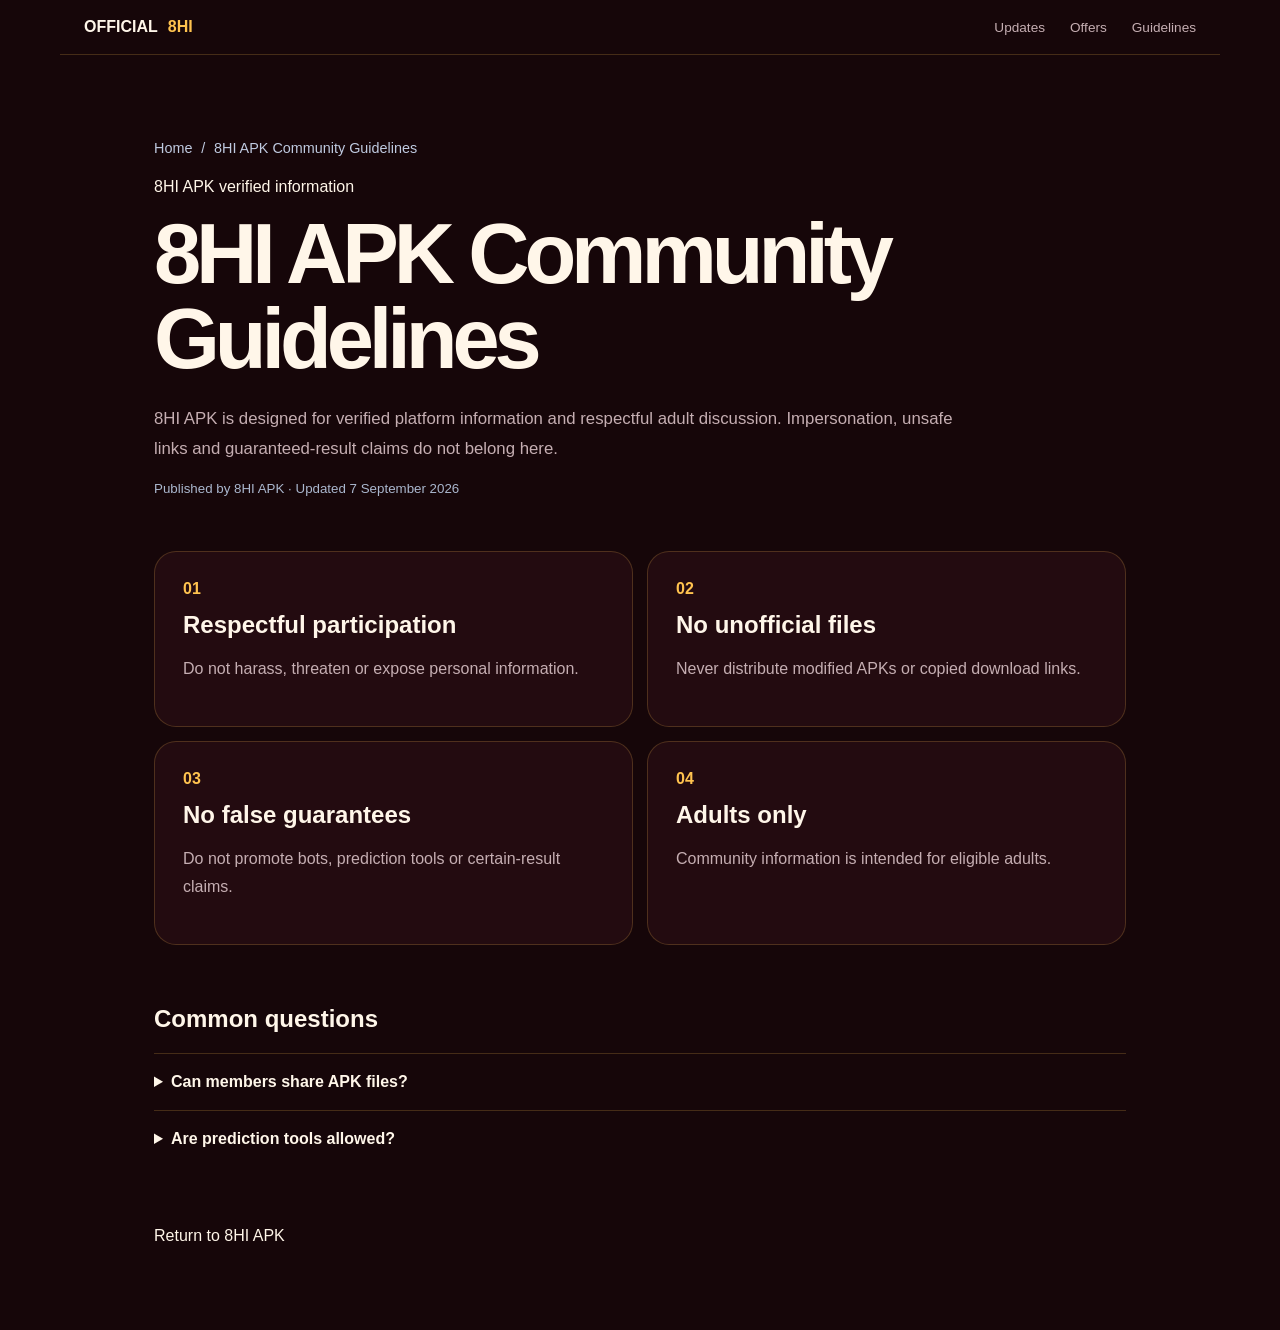
==== community-guidelines/index.html @ b9a1160f "Migrate 8HI site to GitHub Pages with live APK download" ====
<!DOCTYPE html><html lang="en-IN"><head><meta charSet="utf-8"/><meta name="viewport" content="width=device-width, initial-scale=1"/><link rel="stylesheet" href="/_next/static/css/index.CiIoMA8r.css" data-rsc-css-href="/_next/static/css/index.CiIoMA8r.css" data-precedence="vite-rsc/importer-resources"/><link rel="stylesheet" href="/_next/static/css/page.xhKDk1cl.css" data-rsc-css-href="/_next/static/css/page.xhKDk1cl.css" data-precedence="vite-rsc/importer-resources"/><link rel="stylesheet" href="/_next/static/css/Seo.BQ40Nzmg.css" data-rsc-css-href="/_next/static/css/Seo.BQ40Nzmg.css" data-precedence="vite-rsc/importer-resources"/><link rel="modulepreload" fetchPriority="low" href="/_next/static/chunks/index-BhxDBrUI.js"/><script src="/_next/static/chunks/rolldown-runtime-C60lm6uB.js" type="module" async=""></script><script src="/_next/static/chunks/framework-BgSIrAUN.js" type="module" async=""></script><link rel="modulepreload" href="/_next/static/chunks/layout-segment-context-27G4XR7P.js" crossorigin=""/><script>Object.assign(((self[Symbol.for("vinext.navigationRuntime")]??={bootstrap:{routeManifest:null},functions:{}}).bootstrap.rsc??={rsc:[]}),{params:{"slug":"community-guidelines"},nav:{"pathname":"/community-guidelines","searchParams":[]}})</script><link rel="modulepreload" href="/_next/static/chunks/index-BhxDBrUI.js" />
</head><body><main><script type="application/ld+json">{"@context":"https://schema.org","@graph":[{"@type":"Organization","@id":"https://8hiapk.com/#organization","name":"8HI APK","url":"https://8hiapk.com/","logo":{"@type":"ImageObject","url":"https://8hiapk.com/icon-512.png"}},{"@type":"WebSite","@id":"https://8hiapk.com/#website","name":"8HI APK","url":"https://8hiapk.com/","inLanguage":"en-IN","publisher":{"@id":"https://8hiapk.com/#organization"}},{"@type":"WebPage","name":"8HI APK Community Guidelines","description":"Read the principles for accurate, respectful and responsible participation around the 8HI community.","url":"https://8hiapk.com/community-guidelines","datePublished":"2026-08-31","dateModified":"2026-08-31","isPartOf":{"@id":"https://8hiapk.com/#website"}},{"@type":"BreadcrumbList","itemListElement":[{"@type":"ListItem","position":1,"name":"8HI APK","item":"https://8hiapk.com/"},{"@type":"ListItem","position":2,"name":"8HI APK Community Guidelines","item":"https://8hiapk.com/community-guidelines"}]},{"@type":"FAQPage","mainEntity":[{"@type":"Question","name":"Can members share APK files?","acceptedAnswer":{"@type":"Answer","text":"No. Link only to the official download centre."}},{"@type":"Question","name":"Are prediction tools allowed?","acceptedAnswer":{"@type":"Answer","text":"No claims of guaranteed outcomes are accepted."}}]}]}</script><header><a class="brand" href="/">OFFICIAL <b>8HI</b></a><nav><a href="/updates">Updates</a><a href="/offers">Offers</a><a href="/community-guidelines">Guidelines</a></nav></header><article class="subpage"><nav class="crumb"><a href="/">Home</a><span>/</span><span>8HI APK Community Guidelines</span></nav><p class="eyebrow">8HI APK verified information</p><h1>8HI APK Community Guidelines</h1><p class="intro">8HI APK is designed for verified platform information and respectful adult discussion. Impersonation, unsafe links and guaranteed-result claims do not belong here.</p><small class="updated">Published by 8HI APK · Updated 7 September 2026</small><div class="subgrid"><section><b>0<!-- -->1</b><h2>Respectful participation</h2><p>Do not harass, threaten or expose personal information.</p></section><section><b>0<!-- -->2</b><h2>No unofficial files</h2><p>Never distribute modified APKs or copied download links.</p></section><section><b>0<!-- -->3</b><h2>No false guarantees</h2><p>Do not promote bots, prediction tools or certain-result claims.</p></section><section><b>0<!-- -->4</b><h2>Adults only</h2><p>Community information is intended for eligible adults.</p></section></div><div class="faq"><h2>Common questions</h2><details><summary>Can members share APK files?</summary><p>No. Link only to the official download centre.</p></details><details><summary>Are prediction tools allowed?</summary><p>No claims of guaranteed outcomes are accepted.</p></details></div><a href="/">Return to 8HI APK</a></article></main><!--$--><!--/$--><div hidden=""><!--$--><div hidden=""><title>8HI APK Community Guidelines | 8HI APK</title><meta name="description" content="Read the principles for accurate, respectful and responsible participation around the 8HI community."><meta name="robots" content="index, follow"><meta name="googlebot" content="index, follow, max-image-preview:large, max-snippet:-1"><meta property="og:title" content="8HI APK — Verified Android Release Information"><meta property="og:description" content="Version, compatibility and APK safety information in one focused guide."><meta property="og:url" content="https://8hiapk.com"><meta property="og:site_name" content="8HI APK"><meta property="og:type" content="website"><meta property="og:locale" content="en_IN"><meta property="og:image" content="https://8hiapk.com/og.png"><meta name="twitter:card" content="summary_large_image"><meta name="twitter:title" content="8HI APK — Verified Android Release Information"><meta name="twitter:description" content="Version, compatibility and APK safety information in one focused guide."><meta name="twitter:image" content="https://8hiapk.com/og.png"><link rel="shortcut icon" href="/favicon.ico"><link rel="icon" href="/icon-48.png" type="image/png" sizes="48x48"><link rel="icon" href="/icon.png" type="image/png" sizes="96x96"><link rel="icon" href="/icon-192.png" type="image/png" sizes="192x192"><link rel="icon" href="/favicon.ico" type="image/x-icon" sizes="48x48"><link rel="apple-touch-icon" href="/icon-192.png" type="image/png" sizes="192x192"><link rel="manifest" href="/manifest.webmanifest"><link rel="canonical" href="https://8hiapk.com/community-guidelines"></div><!--/$--></div><script type="module" src="/_next/static/chunks/index-BhxDBrUI.js" id="_R_" async=""></script><script>((self[Symbol.for("vinext.navigationRuntime")]??={bootstrap:{routeManifest:null},functions:{}}).bootstrap.rsc??={rsc:[]}).rsc.push("4:I[\"d5075e13e03a\",[],\"Children\",1]\n")</script><script>((self[Symbol.for("vinext.navigationRuntime")]??={bootstrap:{routeManifest:null},functions:{}}).bootstrap.rsc??={rsc:[]}).rsc.push("5:I[\"f68a58624a56\",[],\"GlobalErrorBoundary\",1]\n")</script><script>((self[Symbol.for("vinext.navigationRuntime")]??={bootstrap:{routeManifest:null},functions:{}}).bootstrap.rsc??={rsc:[]}).rsc.push("6:I[\"ffd5c8636600\",[],\"default\",1]\n")</script><script>((self[Symbol.for("vinext.navigationRuntime")]??={bootstrap:{routeManifest:null},functions:{}}).bootstrap.rsc??={rsc:[]}).rsc.push("7:I[\"f68a58624a56\",[],\"ErrorBoundary\",1]\n")</script><script>((self[Symbol.for("vinext.navigationRuntime")]??={bootstrap:{routeManifest:null},functions:{}}).bootstrap.rsc??={rsc:[]}).rsc.push("8:I[\"ed53b9c3ef4a\",[],\"LayoutSegmentProvider\",1]\n")</script><script>((self[Symbol.for("vinext.navigationRuntime")]??={bootstrap:{routeManifest:null},functions:{}}).bootstrap.rsc??={rsc:[]}).rsc.push("9:I[\"d5075e13e03a\",[],\"Slot\",1]\n")</script><script>((self[Symbol.for("vinext.navigationRuntime")]??={bootstrap:{routeManifest:null},functions:{}}).bootstrap.rsc??={rsc:[]}).rsc.push("a:I[\"f68a58624a56\",[],\"NotFoundBoundary\",1]\n")</script><script>((self[Symbol.for("vinext.navigationRuntime")]??={bootstrap:{routeManifest:null},functions:{}}).bootstrap.rsc??={rsc:[]}).rsc.push("b:I[\"fe48302fca77\",[],\"AppRouterScrollTarget\",1]\n")</script><script>((self[Symbol.for("vinext.navigationRuntime")]??={bootstrap:{routeManifest:null},functions:{}}).bootstrap.rsc??={rsc:[]}).rsc.push("c:I[\"f68a58624a56\",[],\"RedirectBoundary\",1]\n")</script><script>((self[Symbol.for("vinext.navigationRuntime")]??={bootstrap:{routeManifest:null},functions:{}}).bootstrap.rsc??={rsc:[]}).rsc.push("d:\"$Sreact.suspense\"\n")</script><script>((self[Symbol.for("vinext.navigationRuntime")]??={bootstrap:{routeManifest:null},functions:{}}).bootstrap.rsc??={rsc:[]}).rsc.push(":HL[\"/_next/static/css/index.CiIoMA8r.css\",\"style\"     ]\n")</script><script>((self[Symbol.for("vinext.navigationRuntime")]??={bootstrap:{routeManifest:null},functions:{}}).bootstrap.rsc??={rsc:[]}).rsc.push("0:{\"__route\":\"route:/community-guidelines\",\"__interceptionContext\":null,\"__layoutIds\":[\"layout:/\"],\"__rootLayout\":\"/\",\"__sourcePage\":\"/[slug]/page\",\"__vinext_streaming_metadata_body:route:/community-guidelines\":\"$L1\",\"__vinext_streaming_metadata_outlet:route:/community-guidelines\":\"$L2\",\"page:/community-guidelines\":\"$L3\",\"layout:/\":[[[[\"$\",\"link\",\"css:/_next/static/css/index.CiIoMA8r.css\",{\"rel\":\"stylesheet\",\"precedence\":\"vite-rsc/importer-resources\",\"href\":\"/_next/static/css/index.CiIoMA8r.css\",\"data-rsc-css-href\":\"/_next/static/css/index.CiIoMA8r.css\"}],\"$undefined\"],[\"$\",\"html\",null,{\"lang\":\"en-IN\",\"children\":[\"$\",\"body\",null,{\"children\":[\"$\",\"$L4\",null,{}]}]}]],null],\"route:/community-guidelines\":[[[\"$\",\"meta\",null,{\"charSet\":\"utf-8\"}],null,[[\"$\",\"meta\",\"0\",{\"name\":\"viewport\",\"content\":\"width=device-width, initial-scale=1\"}]]],[\"$\",\"$L5\",null,{\"fallback\":\"$6\",\"children\":[\"$\",\"$L7\",null,{\"fallback\":\"$6\",\"children\":[\"$\",\"$L8\",null,{\"providerId\":\"layout:/\",\"segmentMap\":{\"children\":[\"community-guidelines\"]},\"children\":[\"$\",\"$L9\",null,{\"id\":\"layout:/\",\"parallelSlots\":\"$undefined\",\"children\":[\"$\",\"$La\",null,{\"resetKey\":\"slug|community-guidelines|d\",\"fallback\":[\"$\",\"main\",null,{\"className\":\"subpage\",\"children\":[[\"$\",\"p\",null,{\"className\":\"eyebrow\",\"children\":\"404\"}],[\"$\",\"h1\",null,{\"children\":\"Notice not found\"}],[\"$\",\"p\",null,{\"className\":\"intro\",\"children\":\"This address is not part of the verified 8HI APK information desk.\"}],[\"$\",\"a\",null,{\"href\":\"/\",\"children\":\"Return to 8HI APK\"}]]}],\"children\":[\"$\",\"$La\",null,{\"resetKey\":\"[\\\"slug|community-guidelines|d\\\"]\",\"fallback\":[\"$\",\"main\",null,{\"className\":\"subpage\",\"children\":[[\"$\",\"p\",null,{\"className\":\"eyebrow\",\"children\":\"404\"}],[\"$\",\"h1\",null,{\"children\":\"Notice not found\"}],[\"$\",\"p\",null,{\"className\":\"intro\",\"children\":\"This address is not part of the verified 8HI APK information desk.\"}],[\"$\",\"a\",null,{\"href\":\"/\",\"children\":\"Return to 8HI APK\"}]]}],\"children\":[\"$\",\"$Lb\",null,{\"children\":[\"$\",\"$Lc\",null,{\"children\":[[\"$\",\"$L8\",null,{\"providerId\":\"page:/community-guidelines\",\"segmentMap\":{\"children\":[\"__PAGE__\"]},\"children\":[\"$\",\"$L9\",null,{\"id\":\"page:/community-guidelines\"}]}],[\"$\",\"$d\",null,{\"fallback\":null,\"children\":[\"$\",\"$L9\",null,{\"id\":\"__vinext_streaming_metadata_outlet:route:/community-guidelines\"}]}]]}]}]}]}]}]}]}]}],null,[\"$\",\"div\",null,{\"hidden\":true,\"children\":[\"$\",\"$d\",null,{\"fallback\":null,\"children\":[\"$\",\"$L9\",null,{\"id\":\"__vinext_streaming_metadata_body:route:/community-guidelines\"}]}]}]],\"__layoutFlags\":{\"layout:/\":\"s\"},\"__artifactCompatibility\":{\"schemaVersion\":1,\"graphVersion\":\"app-route-graph:c75e66a7605490d9\",\"deploymentVersion\":\"e45ffc69-0d20-4cae-9b53-470d438253cd\",\"appElementsSchemaVersion\":1,\"rscPayloadSchemaVersion\":1,\"rootBoundaryId\":\"/\",\"renderEpoch\":null},\"__renderObservation\":{\"schemaVersion\":1,\"output\":{\"kind\":\"app-rsc\",\"mountedSlotsFingerprint\":null,\"renderEpoch\":null,\"rootBoundaryId\":\"/\",\"routeId\":\"route:/community-guidelines\"},\"completeness\":\"partial\",\"boundaryOutcome\":{\"kind\":\"unknown\"},\"requestApis\":[{\"kind\":\"connection\",\"status\":\"unknown\"},{\"kind\":\"cookies\",\"status\":\"unknown\"},{\"kind\":\"draftMode\",\"status\":\"unknown\"},{\"kind\":\"headers\",\"status\":\"unknown\"},{\"kind\":\"params\",\"status\":\"observed\"},{\"kind\":\"searchParams\",\"status\":\"unknown\"}],\"dynamicFetches\":[],\"cacheTags\":[\"/community-guidelines\",\"_N_T_/[slug]/layout\",\"_N_T_/[slug]/page\",\"_N_T_/community-guidelines\",\"_N_T_/layout\"],\"pathTags\":[\"/community-guidelines\"],\"cacheability\":\"unknown\",\"downgrade\":{\"target\":\"freshRender\",\"reasons\":[{\"code\":\"CP_DOWNGRADE_CACHEABILITY_UNKNOWN\",\"target\":\"freshRender\"},{\"code\":\"CP_DOWNGRADE_INCOMPLETE_OBSERVATION\",\"completeness\":\"partial\",\"target\":\"freshRender\"},{\"code\":\"CP_DOWNGRADE_UNKNOWN_REQUEST_API\",\"requestApi\":\"connection\",\"target\":\"freshRender\"},{\"code\":\"CP_DOWNGRADE_UNKNOWN_REQUEST_API\",\"requestApi\":\"cookies\",\"target\":\"freshRender\"},{\"code\":\"CP_DOWNGRADE_UNKNOWN_REQUEST_API\",\"requestApi\":\"draftMode\",\"target\":\"freshRender\"},{\"code\":\"CP_DOWNGRADE_UNKNOWN_REQUEST_API\",\"requestApi\":\"headers\",\"target\":\"freshRender\"},{\"code\":\"CP_DOWNGRADE_PUBLIC_REQUEST_API\",\"requestApi\":\"params\",\"target\":\"publicVariant\"},{\"code\":\"CP_DOWNGRADE_UNKNOWN_REQUEST_API\",\"requestApi\":\"searchParams\",\"target\":\"freshRender\"}],\"fallback\":{\"kind\":\"breakerFallback\",\"code\":\"CP_PRIVATE_DYNAMIC_DOWNGRADE\",\"mode\":\"renderFresh\",\"scope\":\"affectedOutput\",\"fields\":{\"reasonCodes\":[\"CP_DOWNGRADE_CACHEABILITY_UNKNOWN\",\"CP_DOWNGRADE_INCOMPLETE_OBSERVATION\",\"CP_DOWNGRADE_UNKNOWN_REQUEST_API\",\"CP_DOWNGRADE_UNKNOWN_REQUEST_API\",\"CP_DOWNGRADE_UNKNOWN_REQUEST_API\",\"CP_DOWNGRADE_UNKNOWN_REQUEST_API\",\"CP_DOWNGRADE_PUBLIC_REQUEST_API\",\"CP_DOWNGRADE_UNKNOWN_REQUEST_API\"],\"target\":\"freshRender\"}},\"isPublicCacheCandidate\":false}}}\n")</script><script>((self[Symbol.for("vinext.navigationRuntime")]??={bootstrap:{routeManifest:null},functions:{}}).bootstrap.rsc??={rsc:[]}).rsc.push("e:T64c,")</script><script>((self[Symbol.for("vinext.navigationRuntime")]??={bootstrap:{routeManifest:null},functions:{}}).bootstrap.rsc??={rsc:[]}).rsc.push("\u003ctitle\u003e8HI APK Community Guidelines | 8HI APK\u003c/title\u003e\u003cmeta name=\"description\" content=\"Read the principles for accurate, respectful and responsible participation around the 8HI community.\"\u003e\u003cmeta name=\"robots\" content=\"index, follow\"\u003e\u003cmeta name=\"googlebot\" content=\"index, follow, max-image-preview:large, max-snippet:-1\"\u003e\u003cmeta property=\"og:title\" content=\"8HI APK — Verified Android Release Information\"\u003e\u003cmeta property=\"og:description\" content=\"Version, compatibility and APK safety information in one focused guide.\"\u003e\u003cmeta property=\"og:url\" content=\"https://8hiapk.com\"\u003e\u003cmeta property=\"og:site_name\" content=\"8HI APK\"\u003e\u003cmeta property=\"og:type\" content=\"website\"\u003e\u003cmeta property=\"og:locale\" content=\"en_IN\"\u003e\u003cmeta property=\"og:image\" content=\"https://8hiapk.com/og.png\"\u003e\u003cmeta name=\"twitter:card\" content=\"summary_large_image\"\u003e\u003cmeta name=\"twitter:title\" content=\"8HI APK — Verified Android Release Information\"\u003e\u003cmeta name=\"twitter:description\" content=\"Version, compatibility and APK safety information in one focused guide.\"\u003e\u003cmeta name=\"twitter:image\" content=\"https://8hiapk.com/og.png\"\u003e\u003clink rel=\"shortcut icon\" href=\"/favicon.ico\"\u003e\u003clink rel=\"icon\" href=\"/icon-48.png\" type=\"image/png\" sizes=\"48x48\"\u003e\u003clink rel=\"icon\" href=\"/icon.png\" type=\"image/png\" sizes=\"96x96\"\u003e\u003clink rel=\"icon\" href=\"/icon-192.png\" type=\"image/png\" sizes=\"192x192\"\u003e\u003clink rel=\"icon\" href=\"/favicon.ico\" type=\"image/x-icon\" sizes=\"48x48\"\u003e\u003clink rel=\"apple-touch-icon\" href=\"/icon-192.png\" type=\"image/png\" sizes=\"192x192\"\u003e\u003clink rel=\"manifest\" href=\"/manifest.webmanifest\"\u003e\u003clink rel=\"canonical\" href=\"https://8hiapk.com/community-guidelines\"\u003e")</script><script>((self[Symbol.for("vinext.navigationRuntime")]??={bootstrap:{routeManifest:null},functions:{}}).bootstrap.rsc??={rsc:[]}).rsc.push("1:[\"$\",\"div\",null,{\"hidden\":true,\"dangerouslySetInnerHTML\":{\"__html\":\"$e\"}}]\n")</script><script>((self[Symbol.for("vinext.navigationRuntime")]??={bootstrap:{routeManifest:null},functions:{}}).bootstrap.rsc??={rsc:[]}).rsc.push("2:null\n")</script><script>((self[Symbol.for("vinext.navigationRuntime")]??={bootstrap:{routeManifest:null},functions:{}}).bootstrap.rsc??={rsc:[]}).rsc.push(":HL[\"/_next/static/css/page.xhKDk1cl.css\",\"style\"     ]\n")</script><script>((self[Symbol.for("vinext.navigationRuntime")]??={bootstrap:{routeManifest:null},functions:{}}).bootstrap.rsc??={rsc:[]}).rsc.push(":HL[\"/_next/static/css/Seo.BQ40Nzmg.css\",\"style\"     ]\n")</script><script>((self[Symbol.for("vinext.navigationRuntime")]??={bootstrap:{routeManifest:null},functions:{}}).bootstrap.rsc??={rsc:[]}).rsc.push("3:[[[\"$\",\"link\",\"css:/_next/static/css/page.xhKDk1cl.css\",{\"rel\":\"stylesheet\",\"precedence\":\"vite-rsc/importer-resources\",\"href\":\"/_next/static/css/page.xhKDk1cl.css\",\"data-rsc-css-href\":\"/_next/static/css/page.xhKDk1cl.css\"}],[\"$\",\"link\",\"css:/_next/static/css/Seo.BQ40Nzmg.css\",{\"rel\":\"stylesheet\",\"precedence\":\"vite-rsc/importer-resources\",\"href\":\"/_next/static/css/Seo.BQ40Nzmg.css\",\"data-rsc-css-href\":\"/_next/static/css/Seo.BQ40Nzmg.css\"}],\"$undefined\"],\"$Lf\"]\n")</script><script>((self[Symbol.for("vinext.navigationRuntime")]??={bootstrap:{routeManifest:null},functions:{}}).bootstrap.rsc??={rsc:[]}).rsc.push("10:T526,")</script><script>((self[Symbol.for("vinext.navigationRuntime")]??={bootstrap:{routeManifest:null},functions:{}}).bootstrap.rsc??={rsc:[]}).rsc.push("{\"@context\":\"https://schema.org\",\"@graph\":[{\"@type\":\"Organization\",\"@id\":\"https://8hiapk.com/#organization\",\"name\":\"8HI APK\",\"url\":\"https://8hiapk.com/\",\"logo\":{\"@type\":\"ImageObject\",\"url\":\"https://8hiapk.com/icon-512.png\"}},{\"@type\":\"WebSite\",\"@id\":\"https://8hiapk.com/#website\",\"name\":\"8HI APK\",\"url\":\"https://8hiapk.com/\",\"inLanguage\":\"en-IN\",\"publisher\":{\"@id\":\"https://8hiapk.com/#organization\"}},{\"@type\":\"WebPage\",\"name\":\"8HI APK Community Guidelines\",\"description\":\"Read the principles for accurate, respectful and responsible participation around the 8HI community.\",\"url\":\"https://8hiapk.com/community-guidelines\",\"datePublished\":\"2026-08-31\",\"dateModified\":\"2026-08-31\",\"isPartOf\":{\"@id\":\"https://8hiapk.com/#website\"}},{\"@type\":\"BreadcrumbList\",\"itemListElement\":[{\"@type\":\"ListItem\",\"position\":1,\"name\":\"8HI APK\",\"item\":\"https://8hiapk.com/\"},{\"@type\":\"ListItem\",\"position\":2,\"name\":\"8HI APK Community Guidelines\",\"item\":\"https://8hiapk.com/community-guidelines\"}]},{\"@type\":\"FAQPage\",\"mainEntity\":[{\"@type\":\"Question\",\"name\":\"Can members share APK files?\",\"acceptedAnswer\":{\"@type\":\"Answer\",\"text\":\"No. Link only to the official download centre.\"}},{\"@type")</script><script>((self[Symbol.for("vinext.navigationRuntime")]??={bootstrap:{routeManifest:null},functions:{}}).bootstrap.rsc??={rsc:[]}).rsc.push("\":\"Question\",\"name\":\"Are prediction tools allowed?\",\"acceptedAnswer\":{\"@type\":\"Answer\",\"text\":\"No claims of guaranteed outcomes are accepted.\"}}]}]}")</script><script>((self[Symbol.for("vinext.navigationRuntime")]??={bootstrap:{routeManifest:null},functions:{}}).bootstrap.rsc??={rsc:[]}).rsc.push("f:[\"$\",\"main\",null,{\"children\":[[[[\"$\",\"link\",\"css:/_next/static/css/Seo.BQ40Nzmg.css\",{\"rel\":\"stylesheet\",\"precedence\":\"vite-rsc/importer-resources\",\"href\":\"/_next/static/css/Seo.BQ40Nzmg.css\",\"data-rsc-css-href\":\"/_next/static/css/Seo.BQ40Nzmg.css\"}],\"$undefined\"],[\"$\",\"script\",null,{\"type\":\"application/ld+json\",\"dangerouslySetInnerHTML\":{\"__html\":\"$10\"}}]],[\"$\",\"header\",null,{\"children\":[[\"$\",\"a\",null,{\"className\":\"brand\",\"href\":\"/\",\"children\":[\"OFFICIAL \",[\"$\",\"b\",null,{\"children\":\"8HI\"}]]}],[\"$\",\"nav\",null,{\"children\":[[\"$\",\"a\",null,{\"href\":\"/updates\",\"children\":\"Updates\"}],[\"$\",\"a\",null,{\"href\":\"/offers\",\"children\":\"Offers\"}],[\"$\",\"a\",null,{\"href\":\"/community-guidelines\",\"children\":\"Guidelines\"}]]}]]}],[\"$\",\"article\",null,{\"className\":\"subpage\",\"children\":[[\"$\",\"nav\",null,{\"className\":\"crumb\",\"children\":[[\"$\",\"a\",null,{\"href\":\"/\",\"children\":\"Home\"}],[\"$\",\"span\",null,{\"children\":\"/\"}],[\"$\",\"span\",null,{\"children\":\"8HI APK Community Guidelines\"}]]}],[\"$\",\"p\",null,{\"className\":\"eyebrow\",\"children\":\"8HI APK verified information\"}],[\"$\",\"h1\",null,{\"children\":\"8HI APK Community Guidelines\"}],[\"$\",\"p\",null,{\"className\":\"intro\",\"children\":\"8HI APK is designed for verified platform information and respectful adult discussion. Impersonation, unsafe links and guaranteed-result claims do not belong here.\"}],[\"$\",\"small\",null,{\"className\":\"updated\",\"children\":\"Published by 8HI APK · Updated 7 September 2026\"}],[\"$\",\"div\",null,{\"className\":\"subgrid\",\"children\":[[\"$\",\"section\",\"Respectful participation\",{\"children\":[[\"$\",\"b\",null,{\"children\":[\"0\",1]}],[\"$\",\"h2\",null,{\"children\":\"Respectful participation\"}],[\"$\",\"p\",null,{\"children\":\"Do not harass, threaten or expose personal information.\"}]]}],[\"$\",\"section\",\"No unofficial files\",{\"children\":[[\"$\",\"b\",null,{\"children\":[\"0\",2]}],[\"$\",\"h2\",null,{\"children\":\"No unofficial files\"}],[\"$\",\"p\",null,{\"children\":\"Never distribute modified APKs or copied download links.\"}]]}],[\"$\",\"section\",\"No false guarantees\",{\"children\":[[\"$\",\"b\",null,{\"children\":[\"0\",3]}],[\"$\",\"h2\",null,{\"children\":\"No false guarantees\"}],[\"$\",\"p\",null,{\"children\":\"Do not promote bots, prediction tools or certain-result claims.\"}]]}],[\"$\",\"section\",\"Adults only\",{\"children\":[[\"$\",\"b\",null,{\"children\":[\"0\",4]}],[\"$\",\"h2\",null,{\"children\":\"Adults only\"}],[\"$\",\"p\",null,{\"children\":\"Community information is intended for eligible adults.\"}]]}]]}],[\"$\",\"div\",null,{\"className\":\"faq\",\"children\":[[\"$\",\"h2\",null,{\"children\":\"Common questions\"}],[[\"$\",\"details\",\"Can members share APK files?\",{\"children\":[[\"$\",\"summary\",null,{\"children\":\"Can members share APK files?\"}],[\"$\",\"p\",null,{\"children\":\"No. Link only to the official download centre.\"}]]}],\"$L11\"]]}],\"$L12\"]}]]}]\n")</script><script>((self[Symbol.for("vinext.navigationRuntime")]??={bootstrap:{routeManifest:null},functions:{}}).bootstrap.rsc??={rsc:[]}).rsc.push("11:[\"$\",\"details\",\"Are prediction tools allowed?\",{\"children\":[[\"$\",\"summary\",null,{\"children\":\"Are prediction tools allowed?\"}],[\"$\",\"p\",null,{\"children\":\"No claims of guaranteed outcomes are accepted.\"}]]}]\n")</script><script>((self[Symbol.for("vinext.navigationRuntime")]??={bootstrap:{routeManifest:null},functions:{}}).bootstrap.rsc??={rsc:[]}).rsc.push("12:[\"$\",\"a\",null,{\"href\":\"/\",\"children\":\"Return to 8HI APK\"}]\n")</script><script>Object.assign(((self[Symbol.for("vinext.navigationRuntime")]??={bootstrap:{routeManifest:null},functions:{}}).bootstrap.rsc??={rsc:[]}),{"initialCacheKind":"static"});((self[Symbol.for("vinext.navigationRuntime")]??={bootstrap:{routeManifest:null},functions:{}}).bootstrap.rsc??={rsc:[]}).done=true</script><script src="/download-ready.js" defer></script></body></html>
---- _next/static/css/index.CiIoMA8r.css ----
:root{--bg:#160609;--card:#230b10;--gold:#ffc34f;--text:#fff6e9;--muted:#c5aeb2;--line:#ffc34f33}*{box-sizing:border-box}html{scroll-behavior:smooth}body{background:var(--bg);color:var(--text);margin:0;font-family:Arial,sans-serif}a{color:inherit;text-decoration:none}header{border-bottom:1px solid var(--line);justify-content:space-between;align-items:center;max-width:1160px;margin:auto;padding:18px 24px;display:flex}.brand{align-items:center;gap:10px;font-weight:900;display:flex}.brand b,.hero p,.club>p{color:var(--gold)}nav{color:var(--muted);gap:25px;font-size:.85rem;display:flex}.hero{grid-template-columns:1fr .82fr;align-items:center;max-width:1160px;min-height:670px;margin:auto;padding:65px 24px;display:grid}.hero p,.club>p{letter-spacing:.16em;font-size:.72rem;font-weight:900}.hero h1{letter-spacing:-.07em;margin:10px 0 0;font-size:clamp(4rem,8vw,7.5rem);line-height:.9}.hero h1 span{color:var(--gold)}.hero h2{color:var(--muted);margin:22px 0 34px;font-size:1.2rem}.hero>div>a{background:var(--gold);color:#2a0a05;border-radius:999px;padding:14px 21px;font-weight:900;display:inline-flex}.hero img{border:1px solid var(--line);border-radius:35% 65% 55% 45%;width:100%;height:auto;box-shadow:0 35px 80px #090203}.updates{grid-template-columns:repeat(3,1fr);gap:14px;max-width:1120px;margin:auto;padding:60px 24px;display:grid}.updates>div{border:1px solid var(--line);background:var(--card);border-radius:24px;padding:30px}.updates small{color:var(--gold);letter-spacing:.12em}.updates strong{margin:15px 0;font-size:1.7rem;display:block}.updates p,.club span{color:var(--muted);line-height:1.65}.updates a{color:var(--gold);font-size:.8rem;font-weight:800}.club{max-width:1120px;margin:auto;padding:90px 24px}.club h2{letter-spacing:-.05em;max-width:700px;margin:10px 0 35px;font-size:clamp(2.4rem,5vw,4rem)}.club>div{grid-template-columns:repeat(3,1fr);gap:14px;display:grid}.club article{border-top:1px solid var(--line);padding:26px}.club b{color:var(--gold)}footer{border-top:1px solid var(--line);color:#a58f93;flex-wrap:wrap;justify-content:center;gap:24px;padding:32px;font-size:.78rem;display:flex}@media (max-width:720px){body{padding-bottom:72px}header{padding:12px 16px}header nav{z-index:10;border:1px solid var(--line);background:#160609f2;border-radius:16px;justify-content:space-around;padding:14px;position:fixed;bottom:8px;left:10px;right:10px}.hero{text-align:center;grid-template-columns:1fr;min-height:auto;padding:55px 18px}.hero h1{font-size:4rem}.hero img{margin-top:45px}.updates,.club>div{grid-template-columns:1fr}.updates,.club{padding:60px 18px}}
---- _next/static/css/page.xhKDk1cl.css ----
.subpage{max-width:1020px;margin:auto;padding:85px 24px}.subpage h1{letter-spacing:-.06em;max-width:880px;margin:12px 0 22px;font-size:clamp(3rem,7vw,5.3rem);line-height:1}.subpage>.intro{max-width:820px;color:var(--muted);font-size:1.05rem;line-height:1.8}.subgrid{grid-template-columns:1fr 1fr;gap:14px;margin:55px 0;display:grid}.subgrid section{border:1px solid var(--line);background:var(--card);border-radius:22px;padding:28px}.subgrid b{color:var(--gold)}.subgrid h2{margin:13px 0 9px}.subgrid p,.faq p{color:var(--muted);line-height:1.7}.faq{margin:60px 0}.faq details{border-top:1px solid var(--line);padding:19px 0}.faq summary{cursor:pointer;font-weight:800}@media (max-width:720px){.subpage{padding:55px 18px}.subpage h1{font-size:3rem}.subgrid{grid-template-columns:1fr}}
---- _next/static/css/Seo.BQ40Nzmg.css ----
.crumb{color:#bfcae0;flex-wrap:wrap;align-items:center;gap:.55rem;margin:0 0 1.4rem;font-size:.9rem;display:flex}.crumb a{color:inherit}.updated{color:#aab7ce;margin:1rem 0 2rem;display:block}:is(a:focus-visible,summary:focus-visible){outline-offset:4px;outline:3px solid #efbd45}
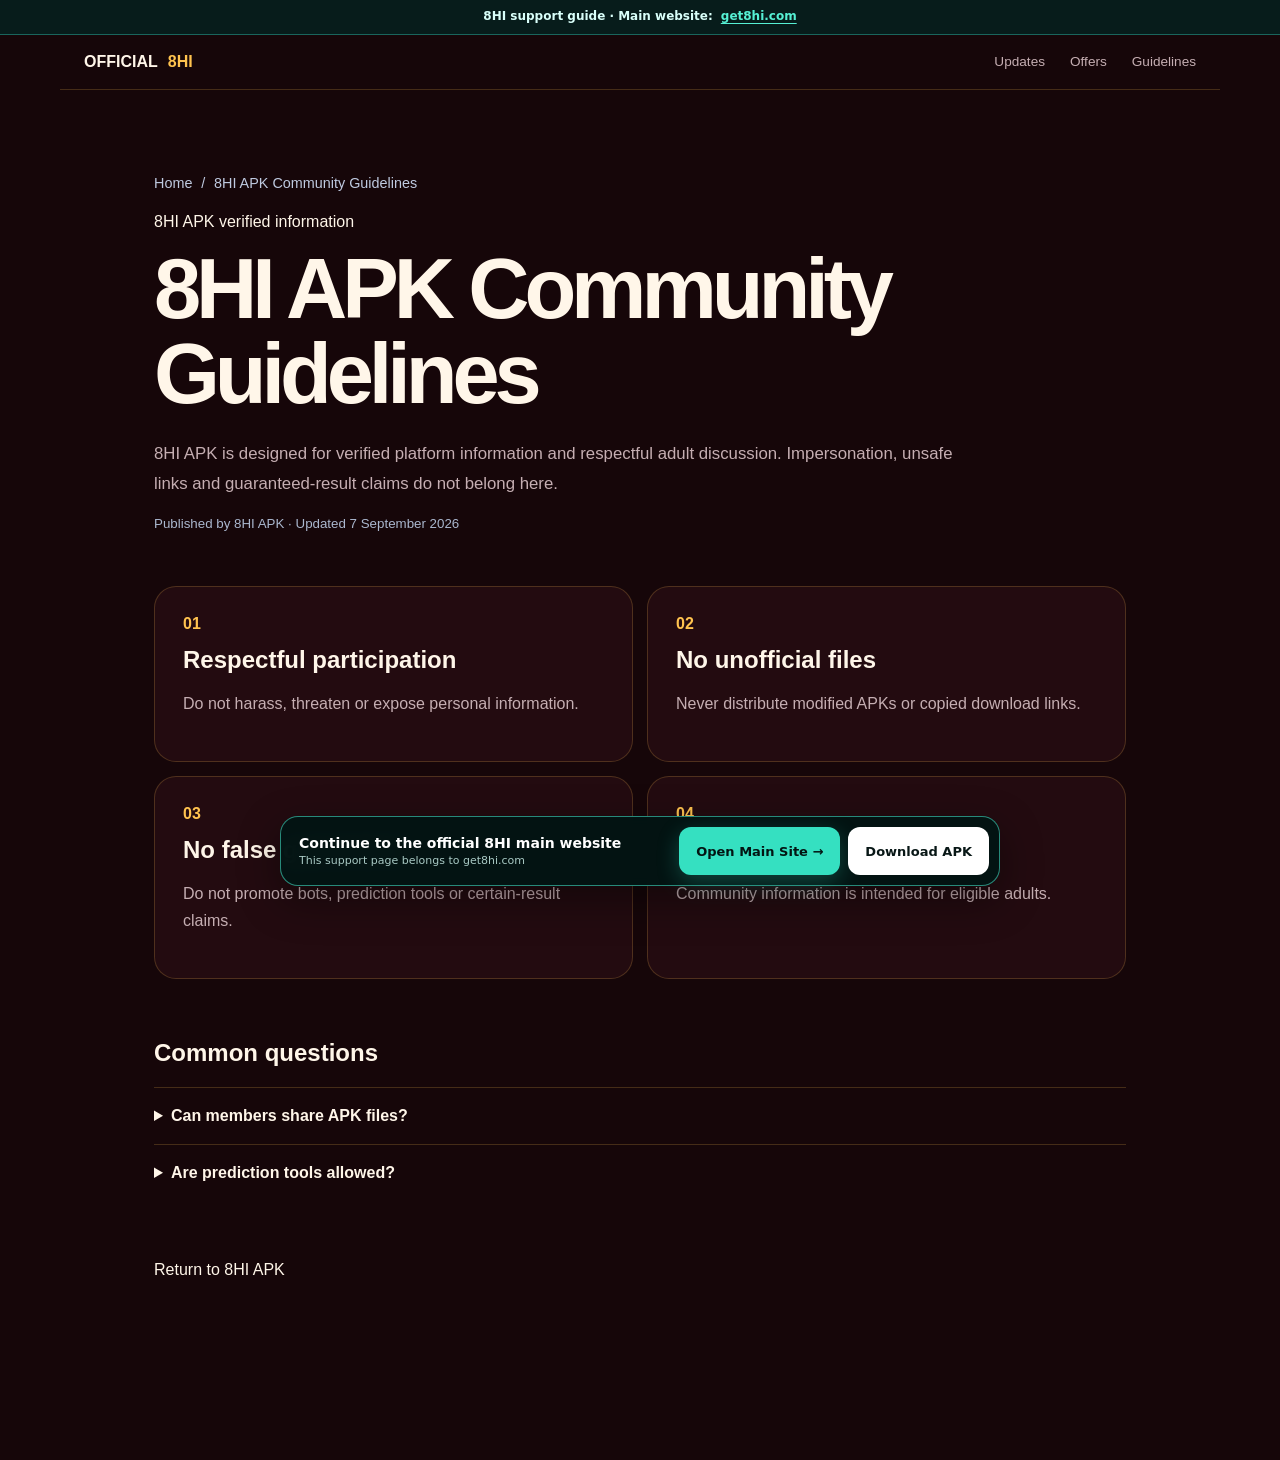
==== commit e8784ed2: "Add clear mobile navigation to main site" ====
--- a/community-guidelines/index.html
+++ b/community-guidelines/index.html
@@ -1,2 +1,2 @@
 <!DOCTYPE html><html lang="en-IN"><head><meta charSet="utf-8"/><meta name="viewport" content="width=device-width, initial-scale=1"/><link rel="stylesheet" href="/_next/static/css/index.CiIoMA8r.css" data-rsc-css-href="/_next/static/css/index.CiIoMA8r.css" data-precedence="vite-rsc/importer-resources"/><link rel="stylesheet" href="/_next/static/css/page.xhKDk1cl.css" data-rsc-css-href="/_next/static/css/page.xhKDk1cl.css" data-precedence="vite-rsc/importer-resources"/><link rel="stylesheet" href="/_next/static/css/Seo.BQ40Nzmg.css" data-rsc-css-href="/_next/static/css/Seo.BQ40Nzmg.css" data-precedence="vite-rsc/importer-resources"/><link rel="modulepreload" fetchPriority="low" href="/_next/static/chunks/index-BhxDBrUI.js"/><script src="/_next/static/chunks/rolldown-runtime-C60lm6uB.js" type="module" async=""></script><script src="/_next/static/chunks/framework-BgSIrAUN.js" type="module" async=""></script><link rel="modulepreload" href="/_next/static/chunks/layout-segment-context-27G4XR7P.js" crossorigin=""/><script>Object.assign(((self[Symbol.for("vinext.navigationRuntime")]??={bootstrap:{routeManifest:null},functions:{}}).bootstrap.rsc??={rsc:[]}),{params:{"slug":"community-guidelines"},nav:{"pathname":"/community-guidelines","searchParams":[]}})</script><link rel="modulepreload" href="/_next/static/chunks/index-BhxDBrUI.js" />
-</head><body><main><script type="application/ld+json">{"@context":"https://schema.org","@graph":[{"@type":"Organization","@id":"https://8hiapk.com/#organization","name":"8HI APK","url":"https://8hiapk.com/","logo":{"@type":"ImageObject","url":"https://8hiapk.com/icon-512.png"}},{"@type":"WebSite","@id":"https://8hiapk.com/#website","name":"8HI APK","url":"https://8hiapk.com/","inLanguage":"en-IN","publisher":{"@id":"https://8hiapk.com/#organization"}},{"@type":"WebPage","name":"8HI APK Community Guidelines","description":"Read the principles for accurate, respectful and responsible participation around the 8HI community.","url":"https://8hiapk.com/community-guidelines","datePublished":"2026-08-31","dateModified":"2026-08-31","isPartOf":{"@id":"https://8hiapk.com/#website"}},{"@type":"BreadcrumbList","itemListElement":[{"@type":"ListItem","position":1,"name":"8HI APK","item":"https://8hiapk.com/"},{"@type":"ListItem","position":2,"name":"8HI APK Community Guidelines","item":"https://8hiapk.com/community-guidelines"}]},{"@type":"FAQPage","mainEntity":[{"@type":"Question","name":"Can members share APK files?","acceptedAnswer":{"@type":"Answer","text":"No. Link only to the official download centre."}},{"@type":"Question","name":"Are prediction tools allowed?","acceptedAnswer":{"@type":"Answer","text":"No claims of guaranteed outcomes are accepted."}}]}]}</script><header><a class="brand" href="/">OFFICIAL <b>8HI</b></a><nav><a href="/updates">Updates</a><a href="/offers">Offers</a><a href="/community-guidelines">Guidelines</a></nav></header><article class="subpage"><nav class="crumb"><a href="/">Home</a><span>/</span><span>8HI APK Community Guidelines</span></nav><p class="eyebrow">8HI APK verified information</p><h1>8HI APK Community Guidelines</h1><p class="intro">8HI APK is designed for verified platform information and respectful adult discussion. Impersonation, unsafe links and guaranteed-result claims do not belong here.</p><small class="updated">Published by 8HI APK · Updated 7 September 2026</small><div class="subgrid"><section><b>0<!-- -->1</b><h2>Respectful participation</h2><p>Do not harass, threaten or expose personal information.</p></section><section><b>0<!-- -->2</b><h2>No unofficial files</h2><p>Never distribute modified APKs or copied download links.</p></section><section><b>0<!-- -->3</b><h2>No false guarantees</h2><p>Do not promote bots, prediction tools or certain-result claims.</p></section><section><b>0<!-- -->4</b><h2>Adults only</h2><p>Community information is intended for eligible adults.</p></section></div><div class="faq"><h2>Common questions</h2><details><summary>Can members share APK files?</summary><p>No. Link only to the official download centre.</p></details><details><summary>Are prediction tools allowed?</summary><p>No claims of guaranteed outcomes are accepted.</p></details></div><a href="/">Return to 8HI APK</a></article></main><!--$--><!--/$--><div hidden=""><!--$--><div hidden=""><title>8HI APK Community Guidelines | 8HI APK</title><meta name="description" content="Read the principles for accurate, respectful and responsible participation around the 8HI community."><meta name="robots" content="index, follow"><meta name="googlebot" content="index, follow, max-image-preview:large, max-snippet:-1"><meta property="og:title" content="8HI APK — Verified Android Release Information"><meta property="og:description" content="Version, compatibility and APK safety information in one focused guide."><meta property="og:url" content="https://8hiapk.com"><meta property="og:site_name" content="8HI APK"><meta property="og:type" content="website"><meta property="og:locale" content="en_IN"><meta property="og:image" content="https://8hiapk.com/og.png"><meta name="twitter:card" content="summary_large_image"><meta name="twitter:title" content="8HI APK — Verified Android Release Information"><meta name="twitter:description" content="Version, compatibility and APK safety information in one focused guide."><meta name="twitter:image" content="https://8hiapk.com/og.png"><link rel="shortcut icon" href="/favicon.ico"><link rel="icon" href="/icon-48.png" type="image/png" sizes="48x48"><link rel="icon" href="/icon.png" type="image/png" sizes="96x96"><link rel="icon" href="/icon-192.png" type="image/png" sizes="192x192"><link rel="icon" href="/favicon.ico" type="image/x-icon" sizes="48x48"><link rel="apple-touch-icon" href="/icon-192.png" type="image/png" sizes="192x192"><link rel="manifest" href="/manifest.webmanifest"><link rel="canonical" href="https://8hiapk.com/community-guidelines"></div><!--/$--></div><script type="module" src="/_next/static/chunks/index-BhxDBrUI.js" id="_R_" async=""></script><script>((self[Symbol.for("vinext.navigationRuntime")]??={bootstrap:{routeManifest:null},functions:{}}).bootstrap.rsc??={rsc:[]}).rsc.push("4:I[\"d5075e13e03a\",[],\"Children\",1]\n")</script><script>((self[Symbol.for("vinext.navigationRuntime")]??={bootstrap:{routeManifest:null},functions:{}}).bootstrap.rsc??={rsc:[]}).rsc.push("5:I[\"f68a58624a56\",[],\"GlobalErrorBoundary\",1]\n")</script><script>((self[Symbol.for("vinext.navigationRuntime")]??={bootstrap:{routeManifest:null},functions:{}}).bootstrap.rsc??={rsc:[]}).rsc.push("6:I[\"ffd5c8636600\",[],\"default\",1]\n")</script><script>((self[Symbol.for("vinext.navigationRuntime")]??={bootstrap:{routeManifest:null},functions:{}}).bootstrap.rsc??={rsc:[]}).rsc.push("7:I[\"f68a58624a56\",[],\"ErrorBoundary\",1]\n")</script><script>((self[Symbol.for("vinext.navigationRuntime")]??={bootstrap:{routeManifest:null},functions:{}}).bootstrap.rsc??={rsc:[]}).rsc.push("8:I[\"ed53b9c3ef4a\",[],\"LayoutSegmentProvider\",1]\n")</script><script>((self[Symbol.for("vinext.navigationRuntime")]??={bootstrap:{routeManifest:null},functions:{}}).bootstrap.rsc??={rsc:[]}).rsc.push("9:I[\"d5075e13e03a\",[],\"Slot\",1]\n")</script><script>((self[Symbol.for("vinext.navigationRuntime")]??={bootstrap:{routeManifest:null},functions:{}}).bootstrap.rsc??={rsc:[]}).rsc.push("a:I[\"f68a58624a56\",[],\"NotFoundBoundary\",1]\n")</script><script>((self[Symbol.for("vinext.navigationRuntime")]??={bootstrap:{routeManifest:null},functions:{}}).bootstrap.rsc??={rsc:[]}).rsc.push("b:I[\"fe48302fca77\",[],\"AppRouterScrollTarget\",1]\n")</script><script>((self[Symbol.for("vinext.navigationRuntime")]??={bootstrap:{routeManifest:null},functions:{}}).bootstrap.rsc??={rsc:[]}).rsc.push("c:I[\"f68a58624a56\",[],\"RedirectBoundary\",1]\n")</script><script>((self[Symbol.for("vinext.navigationRuntime")]??={bootstrap:{routeManifest:null},functions:{}}).bootstrap.rsc??={rsc:[]}).rsc.push("d:\"$Sreact.suspense\"\n")</script><script>((self[Symbol.for("vinext.navigationRuntime")]??={bootstrap:{routeManifest:null},functions:{}}).bootstrap.rsc??={rsc:[]}).rsc.push(":HL[\"/_next/static/css/index.CiIoMA8r.css\",\"style\"     ]\n")</script><script>((self[Symbol.for("vinext.navigationRuntime")]??={bootstrap:{routeManifest:null},functions:{}}).bootstrap.rsc??={rsc:[]}).rsc.push("0:{\"__route\":\"route:/community-guidelines\",\"__interceptionContext\":null,\"__layoutIds\":[\"layout:/\"],\"__rootLayout\":\"/\",\"__sourcePage\":\"/[slug]/page\",\"__vinext_streaming_metadata_body:route:/community-guidelines\":\"$L1\",\"__vinext_streaming_metadata_outlet:route:/community-guidelines\":\"$L2\",\"page:/community-guidelines\":\"$L3\",\"layout:/\":[[[[\"$\",\"link\",\"css:/_next/static/css/index.CiIoMA8r.css\",{\"rel\":\"stylesheet\",\"precedence\":\"vite-rsc/importer-resources\",\"href\":\"/_next/static/css/index.CiIoMA8r.css\",\"data-rsc-css-href\":\"/_next/static/css/index.CiIoMA8r.css\"}],\"$undefined\"],[\"$\",\"html\",null,{\"lang\":\"en-IN\",\"children\":[\"$\",\"body\",null,{\"children\":[\"$\",\"$L4\",null,{}]}]}]],null],\"route:/community-guidelines\":[[[\"$\",\"meta\",null,{\"charSet\":\"utf-8\"}],null,[[\"$\",\"meta\",\"0\",{\"name\":\"viewport\",\"content\":\"width=device-width, initial-scale=1\"}]]],[\"$\",\"$L5\",null,{\"fallback\":\"$6\",\"children\":[\"$\",\"$L7\",null,{\"fallback\":\"$6\",\"children\":[\"$\",\"$L8\",null,{\"providerId\":\"layout:/\",\"segmentMap\":{\"children\":[\"community-guidelines\"]},\"children\":[\"$\",\"$L9\",null,{\"id\":\"layout:/\",\"parallelSlots\":\"$undefined\",\"children\":[\"$\",\"$La\",null,{\"resetKey\":\"slug|community-guidelines|d\",\"fallback\":[\"$\",\"main\",null,{\"className\":\"subpage\",\"children\":[[\"$\",\"p\",null,{\"className\":\"eyebrow\",\"children\":\"404\"}],[\"$\",\"h1\",null,{\"children\":\"Notice not found\"}],[\"$\",\"p\",null,{\"className\":\"intro\",\"children\":\"This address is not part of the verified 8HI APK information desk.\"}],[\"$\",\"a\",null,{\"href\":\"/\",\"children\":\"Return to 8HI APK\"}]]}],\"children\":[\"$\",\"$La\",null,{\"resetKey\":\"[\\\"slug|community-guidelines|d\\\"]\",\"fallback\":[\"$\",\"main\",null,{\"className\":\"subpage\",\"children\":[[\"$\",\"p\",null,{\"className\":\"eyebrow\",\"children\":\"404\"}],[\"$\",\"h1\",null,{\"children\":\"Notice not found\"}],[\"$\",\"p\",null,{\"className\":\"intro\",\"children\":\"This address is not part of the verified 8HI APK information desk.\"}],[\"$\",\"a\",null,{\"href\":\"/\",\"children\":\"Return to 8HI APK\"}]]}],\"children\":[\"$\",\"$Lb\",null,{\"children\":[\"$\",\"$Lc\",null,{\"children\":[[\"$\",\"$L8\",null,{\"providerId\":\"page:/community-guidelines\",\"segmentMap\":{\"children\":[\"__PAGE__\"]},\"children\":[\"$\",\"$L9\",null,{\"id\":\"page:/community-guidelines\"}]}],[\"$\",\"$d\",null,{\"fallback\":null,\"children\":[\"$\",\"$L9\",null,{\"id\":\"__vinext_streaming_metadata_outlet:route:/community-guidelines\"}]}]]}]}]}]}]}]}]}]}],null,[\"$\",\"div\",null,{\"hidden\":true,\"children\":[\"$\",\"$d\",null,{\"fallback\":null,\"children\":[\"$\",\"$L9\",null,{\"id\":\"__vinext_streaming_metadata_body:route:/community-guidelines\"}]}]}]],\"__layoutFlags\":{\"layout:/\":\"s\"},\"__artifactCompatibility\":{\"schemaVersion\":1,\"graphVersion\":\"app-route-graph:c75e66a7605490d9\",\"deploymentVersion\":\"e45ffc69-0d20-4cae-9b53-470d438253cd\",\"appElementsSchemaVersion\":1,\"rscPayloadSchemaVersion\":1,\"rootBoundaryId\":\"/\",\"renderEpoch\":null},\"__renderObservation\":{\"schemaVersion\":1,\"output\":{\"kind\":\"app-rsc\",\"mountedSlotsFingerprint\":null,\"renderEpoch\":null,\"rootBoundaryId\":\"/\",\"routeId\":\"route:/community-guidelines\"},\"completeness\":\"partial\",\"boundaryOutcome\":{\"kind\":\"unknown\"},\"requestApis\":[{\"kind\":\"connection\",\"status\":\"unknown\"},{\"kind\":\"cookies\",\"status\":\"unknown\"},{\"kind\":\"draftMode\",\"status\":\"unknown\"},{\"kind\":\"headers\",\"status\":\"unknown\"},{\"kind\":\"params\",\"status\":\"observed\"},{\"kind\":\"searchParams\",\"status\":\"unknown\"}],\"dynamicFetches\":[],\"cacheTags\":[\"/community-guidelines\",\"_N_T_/[slug]/layout\",\"_N_T_/[slug]/page\",\"_N_T_/community-guidelines\",\"_N_T_/layout\"],\"pathTags\":[\"/community-guidelines\"],\"cacheability\":\"unknown\",\"downgrade\":{\"target\":\"freshRender\",\"reasons\":[{\"code\":\"CP_DOWNGRADE_CACHEABILITY_UNKNOWN\",\"target\":\"freshRender\"},{\"code\":\"CP_DOWNGRADE_INCOMPLETE_OBSERVATION\",\"completeness\":\"partial\",\"target\":\"freshRender\"},{\"code\":\"CP_DOWNGRADE_UNKNOWN_REQUEST_API\",\"requestApi\":\"connection\",\"target\":\"freshRender\"},{\"code\":\"CP_DOWNGRADE_UNKNOWN_REQUEST_API\",\"requestApi\":\"cookies\",\"target\":\"freshRender\"},{\"code\":\"CP_DOWNGRADE_UNKNOWN_REQUEST_API\",\"requestApi\":\"draftMode\",\"target\":\"freshRender\"},{\"code\":\"CP_DOWNGRADE_UNKNOWN_REQUEST_API\",\"requestApi\":\"headers\",\"target\":\"freshRender\"},{\"code\":\"CP_DOWNGRADE_PUBLIC_REQUEST_API\",\"requestApi\":\"params\",\"target\":\"publicVariant\"},{\"code\":\"CP_DOWNGRADE_UNKNOWN_REQUEST_API\",\"requestApi\":\"searchParams\",\"target\":\"freshRender\"}],\"fallback\":{\"kind\":\"breakerFallback\",\"code\":\"CP_PRIVATE_DYNAMIC_DOWNGRADE\",\"mode\":\"renderFresh\",\"scope\":\"affectedOutput\",\"fields\":{\"reasonCodes\":[\"CP_DOWNGRADE_CACHEABILITY_UNKNOWN\",\"CP_DOWNGRADE_INCOMPLETE_OBSERVATION\",\"CP_DOWNGRADE_UNKNOWN_REQUEST_API\",\"CP_DOWNGRADE_UNKNOWN_REQUEST_API\",\"CP_DOWNGRADE_UNKNOWN_REQUEST_API\",\"CP_DOWNGRADE_UNKNOWN_REQUEST_API\",\"CP_DOWNGRADE_PUBLIC_REQUEST_API\",\"CP_DOWNGRADE_UNKNOWN_REQUEST_API\"],\"target\":\"freshRender\"}},\"isPublicCacheCandidate\":false}}}\n")</script><script>((self[Symbol.for("vinext.navigationRuntime")]??={bootstrap:{routeManifest:null},functions:{}}).bootstrap.rsc??={rsc:[]}).rsc.push("e:T64c,")</script><script>((self[Symbol.for("vinext.navigationRuntime")]??={bootstrap:{routeManifest:null},functions:{}}).bootstrap.rsc??={rsc:[]}).rsc.push("\u003ctitle\u003e8HI APK Community Guidelines | 8HI APK\u003c/title\u003e\u003cmeta name=\"description\" content=\"Read the principles for accurate, respectful and responsible participation around the 8HI community.\"\u003e\u003cmeta name=\"robots\" content=\"index, follow\"\u003e\u003cmeta name=\"googlebot\" content=\"index, follow, max-image-preview:large, max-snippet:-1\"\u003e\u003cmeta property=\"og:title\" content=\"8HI APK — Verified Android Release Information\"\u003e\u003cmeta property=\"og:description\" content=\"Version, compatibility and APK safety information in one focused guide.\"\u003e\u003cmeta property=\"og:url\" content=\"https://8hiapk.com\"\u003e\u003cmeta property=\"og:site_name\" content=\"8HI APK\"\u003e\u003cmeta property=\"og:type\" content=\"website\"\u003e\u003cmeta property=\"og:locale\" content=\"en_IN\"\u003e\u003cmeta property=\"og:image\" content=\"https://8hiapk.com/og.png\"\u003e\u003cmeta name=\"twitter:card\" content=\"summary_large_image\"\u003e\u003cmeta name=\"twitter:title\" content=\"8HI APK — Verified Android Release Information\"\u003e\u003cmeta name=\"twitter:description\" content=\"Version, compatibility and APK safety information in one focused guide.\"\u003e\u003cmeta name=\"twitter:image\" content=\"https://8hiapk.com/og.png\"\u003e\u003clink rel=\"shortcut icon\" href=\"/favicon.ico\"\u003e\u003clink rel=\"icon\" href=\"/icon-48.png\" type=\"image/png\" sizes=\"48x48\"\u003e\u003clink rel=\"icon\" href=\"/icon.png\" type=\"image/png\" sizes=\"96x96\"\u003e\u003clink rel=\"icon\" href=\"/icon-192.png\" type=\"image/png\" sizes=\"192x192\"\u003e\u003clink rel=\"icon\" href=\"/favicon.ico\" type=\"image/x-icon\" sizes=\"48x48\"\u003e\u003clink rel=\"apple-touch-icon\" href=\"/icon-192.png\" type=\"image/png\" sizes=\"192x192\"\u003e\u003clink rel=\"manifest\" href=\"/manifest.webmanifest\"\u003e\u003clink rel=\"canonical\" href=\"https://8hiapk.com/community-guidelines\"\u003e")</script><script>((self[Symbol.for("vinext.navigationRuntime")]??={bootstrap:{routeManifest:null},functions:{}}).bootstrap.rsc??={rsc:[]}).rsc.push("1:[\"$\",\"div\",null,{\"hidden\":true,\"dangerouslySetInnerHTML\":{\"__html\":\"$e\"}}]\n")</script><script>((self[Symbol.for("vinext.navigationRuntime")]??={bootstrap:{routeManifest:null},functions:{}}).bootstrap.rsc??={rsc:[]}).rsc.push("2:null\n")</script><script>((self[Symbol.for("vinext.navigationRuntime")]??={bootstrap:{routeManifest:null},functions:{}}).bootstrap.rsc??={rsc:[]}).rsc.push(":HL[\"/_next/static/css/page.xhKDk1cl.css\",\"style\"     ]\n")</script><script>((self[Symbol.for("vinext.navigationRuntime")]??={bootstrap:{routeManifest:null},functions:{}}).bootstrap.rsc??={rsc:[]}).rsc.push(":HL[\"/_next/static/css/Seo.BQ40Nzmg.css\",\"style\"     ]\n")</script><script>((self[Symbol.for("vinext.navigationRuntime")]??={bootstrap:{routeManifest:null},functions:{}}).bootstrap.rsc??={rsc:[]}).rsc.push("3:[[[\"$\",\"link\",\"css:/_next/static/css/page.xhKDk1cl.css\",{\"rel\":\"stylesheet\",\"precedence\":\"vite-rsc/importer-resources\",\"href\":\"/_next/static/css/page.xhKDk1cl.css\",\"data-rsc-css-href\":\"/_next/static/css/page.xhKDk1cl.css\"}],[\"$\",\"link\",\"css:/_next/static/css/Seo.BQ40Nzmg.css\",{\"rel\":\"stylesheet\",\"precedence\":\"vite-rsc/importer-resources\",\"href\":\"/_next/static/css/Seo.BQ40Nzmg.css\",\"data-rsc-css-href\":\"/_next/static/css/Seo.BQ40Nzmg.css\"}],\"$undefined\"],\"$Lf\"]\n")</script><script>((self[Symbol.for("vinext.navigationRuntime")]??={bootstrap:{routeManifest:null},functions:{}}).bootstrap.rsc??={rsc:[]}).rsc.push("10:T526,")</script><script>((self[Symbol.for("vinext.navigationRuntime")]??={bootstrap:{routeManifest:null},functions:{}}).bootstrap.rsc??={rsc:[]}).rsc.push("{\"@context\":\"https://schema.org\",\"@graph\":[{\"@type\":\"Organization\",\"@id\":\"https://8hiapk.com/#organization\",\"name\":\"8HI APK\",\"url\":\"https://8hiapk.com/\",\"logo\":{\"@type\":\"ImageObject\",\"url\":\"https://8hiapk.com/icon-512.png\"}},{\"@type\":\"WebSite\",\"@id\":\"https://8hiapk.com/#website\",\"name\":\"8HI APK\",\"url\":\"https://8hiapk.com/\",\"inLanguage\":\"en-IN\",\"publisher\":{\"@id\":\"https://8hiapk.com/#organization\"}},{\"@type\":\"WebPage\",\"name\":\"8HI APK Community Guidelines\",\"description\":\"Read the principles for accurate, respectful and responsible participation around the 8HI community.\",\"url\":\"https://8hiapk.com/community-guidelines\",\"datePublished\":\"2026-08-31\",\"dateModified\":\"2026-08-31\",\"isPartOf\":{\"@id\":\"https://8hiapk.com/#website\"}},{\"@type\":\"BreadcrumbList\",\"itemListElement\":[{\"@type\":\"ListItem\",\"position\":1,\"name\":\"8HI APK\",\"item\":\"https://8hiapk.com/\"},{\"@type\":\"ListItem\",\"position\":2,\"name\":\"8HI APK Community Guidelines\",\"item\":\"https://8hiapk.com/community-guidelines\"}]},{\"@type\":\"FAQPage\",\"mainEntity\":[{\"@type\":\"Question\",\"name\":\"Can members share APK files?\",\"acceptedAnswer\":{\"@type\":\"Answer\",\"text\":\"No. Link only to the official download centre.\"}},{\"@type")</script><script>((self[Symbol.for("vinext.navigationRuntime")]??={bootstrap:{routeManifest:null},functions:{}}).bootstrap.rsc??={rsc:[]}).rsc.push("\":\"Question\",\"name\":\"Are prediction tools allowed?\",\"acceptedAnswer\":{\"@type\":\"Answer\",\"text\":\"No claims of guaranteed outcomes are accepted.\"}}]}]}")</script><script>((self[Symbol.for("vinext.navigationRuntime")]??={bootstrap:{routeManifest:null},functions:{}}).bootstrap.rsc??={rsc:[]}).rsc.push("f:[\"$\",\"main\",null,{\"children\":[[[[\"$\",\"link\",\"css:/_next/static/css/Seo.BQ40Nzmg.css\",{\"rel\":\"stylesheet\",\"precedence\":\"vite-rsc/importer-resources\",\"href\":\"/_next/static/css/Seo.BQ40Nzmg.css\",\"data-rsc-css-href\":\"/_next/static/css/Seo.BQ40Nzmg.css\"}],\"$undefined\"],[\"$\",\"script\",null,{\"type\":\"application/ld+json\",\"dangerouslySetInnerHTML\":{\"__html\":\"$10\"}}]],[\"$\",\"header\",null,{\"children\":[[\"$\",\"a\",null,{\"className\":\"brand\",\"href\":\"/\",\"children\":[\"OFFICIAL \",[\"$\",\"b\",null,{\"children\":\"8HI\"}]]}],[\"$\",\"nav\",null,{\"children\":[[\"$\",\"a\",null,{\"href\":\"/updates\",\"children\":\"Updates\"}],[\"$\",\"a\",null,{\"href\":\"/offers\",\"children\":\"Offers\"}],[\"$\",\"a\",null,{\"href\":\"/community-guidelines\",\"children\":\"Guidelines\"}]]}]]}],[\"$\",\"article\",null,{\"className\":\"subpage\",\"children\":[[\"$\",\"nav\",null,{\"className\":\"crumb\",\"children\":[[\"$\",\"a\",null,{\"href\":\"/\",\"children\":\"Home\"}],[\"$\",\"span\",null,{\"children\":\"/\"}],[\"$\",\"span\",null,{\"children\":\"8HI APK Community Guidelines\"}]]}],[\"$\",\"p\",null,{\"className\":\"eyebrow\",\"children\":\"8HI APK verified information\"}],[\"$\",\"h1\",null,{\"children\":\"8HI APK Community Guidelines\"}],[\"$\",\"p\",null,{\"className\":\"intro\",\"children\":\"8HI APK is designed for verified platform information and respectful adult discussion. Impersonation, unsafe links and guaranteed-result claims do not belong here.\"}],[\"$\",\"small\",null,{\"className\":\"updated\",\"children\":\"Published by 8HI APK · Updated 7 September 2026\"}],[\"$\",\"div\",null,{\"className\":\"subgrid\",\"children\":[[\"$\",\"section\",\"Respectful participation\",{\"children\":[[\"$\",\"b\",null,{\"children\":[\"0\",1]}],[\"$\",\"h2\",null,{\"children\":\"Respectful participation\"}],[\"$\",\"p\",null,{\"children\":\"Do not harass, threaten or expose personal information.\"}]]}],[\"$\",\"section\",\"No unofficial files\",{\"children\":[[\"$\",\"b\",null,{\"children\":[\"0\",2]}],[\"$\",\"h2\",null,{\"children\":\"No unofficial files\"}],[\"$\",\"p\",null,{\"children\":\"Never distribute modified APKs or copied download links.\"}]]}],[\"$\",\"section\",\"No false guarantees\",{\"children\":[[\"$\",\"b\",null,{\"children\":[\"0\",3]}],[\"$\",\"h2\",null,{\"children\":\"No false guarantees\"}],[\"$\",\"p\",null,{\"children\":\"Do not promote bots, prediction tools or certain-result claims.\"}]]}],[\"$\",\"section\",\"Adults only\",{\"children\":[[\"$\",\"b\",null,{\"children\":[\"0\",4]}],[\"$\",\"h2\",null,{\"children\":\"Adults only\"}],[\"$\",\"p\",null,{\"children\":\"Community information is intended for eligible adults.\"}]]}]]}],[\"$\",\"div\",null,{\"className\":\"faq\",\"children\":[[\"$\",\"h2\",null,{\"children\":\"Common questions\"}],[[\"$\",\"details\",\"Can members share APK files?\",{\"children\":[[\"$\",\"summary\",null,{\"children\":\"Can members share APK files?\"}],[\"$\",\"p\",null,{\"children\":\"No. Link only to the official download centre.\"}]]}],\"$L11\"]]}],\"$L12\"]}]]}]\n")</script><script>((self[Symbol.for("vinext.navigationRuntime")]??={bootstrap:{routeManifest:null},functions:{}}).bootstrap.rsc??={rsc:[]}).rsc.push("11:[\"$\",\"details\",\"Are prediction tools allowed?\",{\"children\":[[\"$\",\"summary\",null,{\"children\":\"Are prediction tools allowed?\"}],[\"$\",\"p\",null,{\"children\":\"No claims of guaranteed outcomes are accepted.\"}]]}]\n")</script><script>((self[Symbol.for("vinext.navigationRuntime")]??={bootstrap:{routeManifest:null},functions:{}}).bootstrap.rsc??={rsc:[]}).rsc.push("12:[\"$\",\"a\",null,{\"href\":\"/\",\"children\":\"Return to 8HI APK\"}]\n")</script><script>Object.assign(((self[Symbol.for("vinext.navigationRuntime")]??={bootstrap:{routeManifest:null},functions:{}}).bootstrap.rsc??={rsc:[]}),{"initialCacheKind":"static"});((self[Symbol.for("vinext.navigationRuntime")]??={bootstrap:{routeManifest:null},functions:{}}).bootstrap.rsc??={rsc:[]}).done=true</script><script src="/download-ready.js" defer></script></body></html>+</head><body><main><script type="application/ld+json">{"@context":"https://schema.org","@graph":[{"@type":"Organization","@id":"https://8hiapk.com/#organization","name":"8HI APK","url":"https://8hiapk.com/","logo":{"@type":"ImageObject","url":"https://8hiapk.com/icon-512.png"}},{"@type":"WebSite","@id":"https://8hiapk.com/#website","name":"8HI APK","url":"https://8hiapk.com/","inLanguage":"en-IN","publisher":{"@id":"https://8hiapk.com/#organization"}},{"@type":"WebPage","name":"8HI APK Community Guidelines","description":"Read the principles for accurate, respectful and responsible participation around the 8HI community.","url":"https://8hiapk.com/community-guidelines","datePublished":"2026-08-31","dateModified":"2026-08-31","isPartOf":{"@id":"https://8hiapk.com/#website"}},{"@type":"BreadcrumbList","itemListElement":[{"@type":"ListItem","position":1,"name":"8HI APK","item":"https://8hiapk.com/"},{"@type":"ListItem","position":2,"name":"8HI APK Community Guidelines","item":"https://8hiapk.com/community-guidelines"}]},{"@type":"FAQPage","mainEntity":[{"@type":"Question","name":"Can members share APK files?","acceptedAnswer":{"@type":"Answer","text":"No. Link only to the official download centre."}},{"@type":"Question","name":"Are prediction tools allowed?","acceptedAnswer":{"@type":"Answer","text":"No claims of guaranteed outcomes are accepted."}}]}]}</script><header><a class="brand" href="/">OFFICIAL <b>8HI</b></a><nav><a href="/updates">Updates</a><a href="/offers">Offers</a><a href="/community-guidelines">Guidelines</a></nav></header><article class="subpage"><nav class="crumb"><a href="/">Home</a><span>/</span><span>8HI APK Community Guidelines</span></nav><p class="eyebrow">8HI APK verified information</p><h1>8HI APK Community Guidelines</h1><p class="intro">8HI APK is designed for verified platform information and respectful adult discussion. Impersonation, unsafe links and guaranteed-result claims do not belong here.</p><small class="updated">Published by 8HI APK · Updated 7 September 2026</small><div class="subgrid"><section><b>0<!-- -->1</b><h2>Respectful participation</h2><p>Do not harass, threaten or expose personal information.</p></section><section><b>0<!-- -->2</b><h2>No unofficial files</h2><p>Never distribute modified APKs or copied download links.</p></section><section><b>0<!-- -->3</b><h2>No false guarantees</h2><p>Do not promote bots, prediction tools or certain-result claims.</p></section><section><b>0<!-- -->4</b><h2>Adults only</h2><p>Community information is intended for eligible adults.</p></section></div><div class="faq"><h2>Common questions</h2><details><summary>Can members share APK files?</summary><p>No. Link only to the official download centre.</p></details><details><summary>Are prediction tools allowed?</summary><p>No claims of guaranteed outcomes are accepted.</p></details></div><a href="/">Return to 8HI APK</a></article></main><!--$--><!--/$--><div hidden=""><!--$--><div hidden=""><title>8HI APK Community Guidelines | 8HI APK</title><meta name="description" content="Read the principles for accurate, respectful and responsible participation around the 8HI community."><meta name="robots" content="index, follow"><meta name="googlebot" content="index, follow, max-image-preview:large, max-snippet:-1"><meta property="og:title" content="8HI APK — Verified Android Release Information"><meta property="og:description" content="Version, compatibility and APK safety information in one focused guide."><meta property="og:url" content="https://8hiapk.com"><meta property="og:site_name" content="8HI APK"><meta property="og:type" content="website"><meta property="og:locale" content="en_IN"><meta property="og:image" content="https://8hiapk.com/og.png"><meta name="twitter:card" content="summary_large_image"><meta name="twitter:title" content="8HI APK — Verified Android Release Information"><meta name="twitter:description" content="Version, compatibility and APK safety information in one focused guide."><meta name="twitter:image" content="https://8hiapk.com/og.png"><link rel="shortcut icon" href="/favicon.ico"><link rel="icon" href="/icon-48.png" type="image/png" sizes="48x48"><link rel="icon" href="/icon.png" type="image/png" sizes="96x96"><link rel="icon" href="/icon-192.png" type="image/png" sizes="192x192"><link rel="icon" href="/favicon.ico" type="image/x-icon" sizes="48x48"><link rel="apple-touch-icon" href="/icon-192.png" type="image/png" sizes="192x192"><link rel="manifest" href="/manifest.webmanifest"><link rel="canonical" href="https://8hiapk.com/community-guidelines"></div><!--/$--></div><script type="module" src="/_next/static/chunks/index-BhxDBrUI.js" id="_R_" async=""></script><script>((self[Symbol.for("vinext.navigationRuntime")]??={bootstrap:{routeManifest:null},functions:{}}).bootstrap.rsc??={rsc:[]}).rsc.push("4:I[\"d5075e13e03a\",[],\"Children\",1]\n")</script><script>((self[Symbol.for("vinext.navigationRuntime")]??={bootstrap:{routeManifest:null},functions:{}}).bootstrap.rsc??={rsc:[]}).rsc.push("5:I[\"f68a58624a56\",[],\"GlobalErrorBoundary\",1]\n")</script><script>((self[Symbol.for("vinext.navigationRuntime")]??={bootstrap:{routeManifest:null},functions:{}}).bootstrap.rsc??={rsc:[]}).rsc.push("6:I[\"ffd5c8636600\",[],\"default\",1]\n")</script><script>((self[Symbol.for("vinext.navigationRuntime")]??={bootstrap:{routeManifest:null},functions:{}}).bootstrap.rsc??={rsc:[]}).rsc.push("7:I[\"f68a58624a56\",[],\"ErrorBoundary\",1]\n")</script><script>((self[Symbol.for("vinext.navigationRuntime")]??={bootstrap:{routeManifest:null},functions:{}}).bootstrap.rsc??={rsc:[]}).rsc.push("8:I[\"ed53b9c3ef4a\",[],\"LayoutSegmentProvider\",1]\n")</script><script>((self[Symbol.for("vinext.navigationRuntime")]??={bootstrap:{routeManifest:null},functions:{}}).bootstrap.rsc??={rsc:[]}).rsc.push("9:I[\"d5075e13e03a\",[],\"Slot\",1]\n")</script><script>((self[Symbol.for("vinext.navigationRuntime")]??={bootstrap:{routeManifest:null},functions:{}}).bootstrap.rsc??={rsc:[]}).rsc.push("a:I[\"f68a58624a56\",[],\"NotFoundBoundary\",1]\n")</script><script>((self[Symbol.for("vinext.navigationRuntime")]??={bootstrap:{routeManifest:null},functions:{}}).bootstrap.rsc??={rsc:[]}).rsc.push("b:I[\"fe48302fca77\",[],\"AppRouterScrollTarget\",1]\n")</script><script>((self[Symbol.for("vinext.navigationRuntime")]??={bootstrap:{routeManifest:null},functions:{}}).bootstrap.rsc??={rsc:[]}).rsc.push("c:I[\"f68a58624a56\",[],\"RedirectBoundary\",1]\n")</script><script>((self[Symbol.for("vinext.navigationRuntime")]??={bootstrap:{routeManifest:null},functions:{}}).bootstrap.rsc??={rsc:[]}).rsc.push("d:\"$Sreact.suspense\"\n")</script><script>((self[Symbol.for("vinext.navigationRuntime")]??={bootstrap:{routeManifest:null},functions:{}}).bootstrap.rsc??={rsc:[]}).rsc.push(":HL[\"/_next/static/css/index.CiIoMA8r.css\",\"style\"     ]\n")</script><script>((self[Symbol.for("vinext.navigationRuntime")]??={bootstrap:{routeManifest:null},functions:{}}).bootstrap.rsc??={rsc:[]}).rsc.push("0:{\"__route\":\"route:/community-guidelines\",\"__interceptionContext\":null,\"__layoutIds\":[\"layout:/\"],\"__rootLayout\":\"/\",\"__sourcePage\":\"/[slug]/page\",\"__vinext_streaming_metadata_body:route:/community-guidelines\":\"$L1\",\"__vinext_streaming_metadata_outlet:route:/community-guidelines\":\"$L2\",\"page:/community-guidelines\":\"$L3\",\"layout:/\":[[[[\"$\",\"link\",\"css:/_next/static/css/index.CiIoMA8r.css\",{\"rel\":\"stylesheet\",\"precedence\":\"vite-rsc/importer-resources\",\"href\":\"/_next/static/css/index.CiIoMA8r.css\",\"data-rsc-css-href\":\"/_next/static/css/index.CiIoMA8r.css\"}],\"$undefined\"],[\"$\",\"html\",null,{\"lang\":\"en-IN\",\"children\":[\"$\",\"body\",null,{\"children\":[\"$\",\"$L4\",null,{}]}]}]],null],\"route:/community-guidelines\":[[[\"$\",\"meta\",null,{\"charSet\":\"utf-8\"}],null,[[\"$\",\"meta\",\"0\",{\"name\":\"viewport\",\"content\":\"width=device-width, initial-scale=1\"}]]],[\"$\",\"$L5\",null,{\"fallback\":\"$6\",\"children\":[\"$\",\"$L7\",null,{\"fallback\":\"$6\",\"children\":[\"$\",\"$L8\",null,{\"providerId\":\"layout:/\",\"segmentMap\":{\"children\":[\"community-guidelines\"]},\"children\":[\"$\",\"$L9\",null,{\"id\":\"layout:/\",\"parallelSlots\":\"$undefined\",\"children\":[\"$\",\"$La\",null,{\"resetKey\":\"slug|community-guidelines|d\",\"fallback\":[\"$\",\"main\",null,{\"className\":\"subpage\",\"children\":[[\"$\",\"p\",null,{\"className\":\"eyebrow\",\"children\":\"404\"}],[\"$\",\"h1\",null,{\"children\":\"Notice not found\"}],[\"$\",\"p\",null,{\"className\":\"intro\",\"children\":\"This address is not part of the verified 8HI APK information desk.\"}],[\"$\",\"a\",null,{\"href\":\"/\",\"children\":\"Return to 8HI APK\"}]]}],\"children\":[\"$\",\"$La\",null,{\"resetKey\":\"[\\\"slug|community-guidelines|d\\\"]\",\"fallback\":[\"$\",\"main\",null,{\"className\":\"subpage\",\"children\":[[\"$\",\"p\",null,{\"className\":\"eyebrow\",\"children\":\"404\"}],[\"$\",\"h1\",null,{\"children\":\"Notice not found\"}],[\"$\",\"p\",null,{\"className\":\"intro\",\"children\":\"This address is not part of the verified 8HI APK information desk.\"}],[\"$\",\"a\",null,{\"href\":\"/\",\"children\":\"Return to 8HI APK\"}]]}],\"children\":[\"$\",\"$Lb\",null,{\"children\":[\"$\",\"$Lc\",null,{\"children\":[[\"$\",\"$L8\",null,{\"providerId\":\"page:/community-guidelines\",\"segmentMap\":{\"children\":[\"__PAGE__\"]},\"children\":[\"$\",\"$L9\",null,{\"id\":\"page:/community-guidelines\"}]}],[\"$\",\"$d\",null,{\"fallback\":null,\"children\":[\"$\",\"$L9\",null,{\"id\":\"__vinext_streaming_metadata_outlet:route:/community-guidelines\"}]}]]}]}]}]}]}]}]}]}],null,[\"$\",\"div\",null,{\"hidden\":true,\"children\":[\"$\",\"$d\",null,{\"fallback\":null,\"children\":[\"$\",\"$L9\",null,{\"id\":\"__vinext_streaming_metadata_body:route:/community-guidelines\"}]}]}]],\"__layoutFlags\":{\"layout:/\":\"s\"},\"__artifactCompatibility\":{\"schemaVersion\":1,\"graphVersion\":\"app-route-graph:c75e66a7605490d9\",\"deploymentVersion\":\"e45ffc69-0d20-4cae-9b53-470d438253cd\",\"appElementsSchemaVersion\":1,\"rscPayloadSchemaVersion\":1,\"rootBoundaryId\":\"/\",\"renderEpoch\":null},\"__renderObservation\":{\"schemaVersion\":1,\"output\":{\"kind\":\"app-rsc\",\"mountedSlotsFingerprint\":null,\"renderEpoch\":null,\"rootBoundaryId\":\"/\",\"routeId\":\"route:/community-guidelines\"},\"completeness\":\"partial\",\"boundaryOutcome\":{\"kind\":\"unknown\"},\"requestApis\":[{\"kind\":\"connection\",\"status\":\"unknown\"},{\"kind\":\"cookies\",\"status\":\"unknown\"},{\"kind\":\"draftMode\",\"status\":\"unknown\"},{\"kind\":\"headers\",\"status\":\"unknown\"},{\"kind\":\"params\",\"status\":\"observed\"},{\"kind\":\"searchParams\",\"status\":\"unknown\"}],\"dynamicFetches\":[],\"cacheTags\":[\"/community-guidelines\",\"_N_T_/[slug]/layout\",\"_N_T_/[slug]/page\",\"_N_T_/community-guidelines\",\"_N_T_/layout\"],\"pathTags\":[\"/community-guidelines\"],\"cacheability\":\"unknown\",\"downgrade\":{\"target\":\"freshRender\",\"reasons\":[{\"code\":\"CP_DOWNGRADE_CACHEABILITY_UNKNOWN\",\"target\":\"freshRender\"},{\"code\":\"CP_DOWNGRADE_INCOMPLETE_OBSERVATION\",\"completeness\":\"partial\",\"target\":\"freshRender\"},{\"code\":\"CP_DOWNGRADE_UNKNOWN_REQUEST_API\",\"requestApi\":\"connection\",\"target\":\"freshRender\"},{\"code\":\"CP_DOWNGRADE_UNKNOWN_REQUEST_API\",\"requestApi\":\"cookies\",\"target\":\"freshRender\"},{\"code\":\"CP_DOWNGRADE_UNKNOWN_REQUEST_API\",\"requestApi\":\"draftMode\",\"target\":\"freshRender\"},{\"code\":\"CP_DOWNGRADE_UNKNOWN_REQUEST_API\",\"requestApi\":\"headers\",\"target\":\"freshRender\"},{\"code\":\"CP_DOWNGRADE_PUBLIC_REQUEST_API\",\"requestApi\":\"params\",\"target\":\"publicVariant\"},{\"code\":\"CP_DOWNGRADE_UNKNOWN_REQUEST_API\",\"requestApi\":\"searchParams\",\"target\":\"freshRender\"}],\"fallback\":{\"kind\":\"breakerFallback\",\"code\":\"CP_PRIVATE_DYNAMIC_DOWNGRADE\",\"mode\":\"renderFresh\",\"scope\":\"affectedOutput\",\"fields\":{\"reasonCodes\":[\"CP_DOWNGRADE_CACHEABILITY_UNKNOWN\",\"CP_DOWNGRADE_INCOMPLETE_OBSERVATION\",\"CP_DOWNGRADE_UNKNOWN_REQUEST_API\",\"CP_DOWNGRADE_UNKNOWN_REQUEST_API\",\"CP_DOWNGRADE_UNKNOWN_REQUEST_API\",\"CP_DOWNGRADE_UNKNOWN_REQUEST_API\",\"CP_DOWNGRADE_PUBLIC_REQUEST_API\",\"CP_DOWNGRADE_UNKNOWN_REQUEST_API\"],\"target\":\"freshRender\"}},\"isPublicCacheCandidate\":false}}}\n")</script><script>((self[Symbol.for("vinext.navigationRuntime")]??={bootstrap:{routeManifest:null},functions:{}}).bootstrap.rsc??={rsc:[]}).rsc.push("e:T64c,")</script><script>((self[Symbol.for("vinext.navigationRuntime")]??={bootstrap:{routeManifest:null},functions:{}}).bootstrap.rsc??={rsc:[]}).rsc.push("\u003ctitle\u003e8HI APK Community Guidelines | 8HI APK\u003c/title\u003e\u003cmeta name=\"description\" content=\"Read the principles for accurate, respectful and responsible participation around the 8HI community.\"\u003e\u003cmeta name=\"robots\" content=\"index, follow\"\u003e\u003cmeta name=\"googlebot\" content=\"index, follow, max-image-preview:large, max-snippet:-1\"\u003e\u003cmeta property=\"og:title\" content=\"8HI APK — Verified Android Release Information\"\u003e\u003cmeta property=\"og:description\" content=\"Version, compatibility and APK safety information in one focused guide.\"\u003e\u003cmeta property=\"og:url\" content=\"https://8hiapk.com\"\u003e\u003cmeta property=\"og:site_name\" content=\"8HI APK\"\u003e\u003cmeta property=\"og:type\" content=\"website\"\u003e\u003cmeta property=\"og:locale\" content=\"en_IN\"\u003e\u003cmeta property=\"og:image\" content=\"https://8hiapk.com/og.png\"\u003e\u003cmeta name=\"twitter:card\" content=\"summary_large_image\"\u003e\u003cmeta name=\"twitter:title\" content=\"8HI APK — Verified Android Release Information\"\u003e\u003cmeta name=\"twitter:description\" content=\"Version, compatibility and APK safety information in one focused guide.\"\u003e\u003cmeta name=\"twitter:image\" content=\"https://8hiapk.com/og.png\"\u003e\u003clink rel=\"shortcut icon\" href=\"/favicon.ico\"\u003e\u003clink rel=\"icon\" href=\"/icon-48.png\" type=\"image/png\" sizes=\"48x48\"\u003e\u003clink rel=\"icon\" href=\"/icon.png\" type=\"image/png\" sizes=\"96x96\"\u003e\u003clink rel=\"icon\" href=\"/icon-192.png\" type=\"image/png\" sizes=\"192x192\"\u003e\u003clink rel=\"icon\" href=\"/favicon.ico\" type=\"image/x-icon\" sizes=\"48x48\"\u003e\u003clink rel=\"apple-touch-icon\" href=\"/icon-192.png\" type=\"image/png\" sizes=\"192x192\"\u003e\u003clink rel=\"manifest\" href=\"/manifest.webmanifest\"\u003e\u003clink rel=\"canonical\" href=\"https://8hiapk.com/community-guidelines\"\u003e")</script><script>((self[Symbol.for("vinext.navigationRuntime")]??={bootstrap:{routeManifest:null},functions:{}}).bootstrap.rsc??={rsc:[]}).rsc.push("1:[\"$\",\"div\",null,{\"hidden\":true,\"dangerouslySetInnerHTML\":{\"__html\":\"$e\"}}]\n")</script><script>((self[Symbol.for("vinext.navigationRuntime")]??={bootstrap:{routeManifest:null},functions:{}}).bootstrap.rsc??={rsc:[]}).rsc.push("2:null\n")</script><script>((self[Symbol.for("vinext.navigationRuntime")]??={bootstrap:{routeManifest:null},functions:{}}).bootstrap.rsc??={rsc:[]}).rsc.push(":HL[\"/_next/static/css/page.xhKDk1cl.css\",\"style\"     ]\n")</script><script>((self[Symbol.for("vinext.navigationRuntime")]??={bootstrap:{routeManifest:null},functions:{}}).bootstrap.rsc??={rsc:[]}).rsc.push(":HL[\"/_next/static/css/Seo.BQ40Nzmg.css\",\"style\"     ]\n")</script><script>((self[Symbol.for("vinext.navigationRuntime")]??={bootstrap:{routeManifest:null},functions:{}}).bootstrap.rsc??={rsc:[]}).rsc.push("3:[[[\"$\",\"link\",\"css:/_next/static/css/page.xhKDk1cl.css\",{\"rel\":\"stylesheet\",\"precedence\":\"vite-rsc/importer-resources\",\"href\":\"/_next/static/css/page.xhKDk1cl.css\",\"data-rsc-css-href\":\"/_next/static/css/page.xhKDk1cl.css\"}],[\"$\",\"link\",\"css:/_next/static/css/Seo.BQ40Nzmg.css\",{\"rel\":\"stylesheet\",\"precedence\":\"vite-rsc/importer-resources\",\"href\":\"/_next/static/css/Seo.BQ40Nzmg.css\",\"data-rsc-css-href\":\"/_next/static/css/Seo.BQ40Nzmg.css\"}],\"$undefined\"],\"$Lf\"]\n")</script><script>((self[Symbol.for("vinext.navigationRuntime")]??={bootstrap:{routeManifest:null},functions:{}}).bootstrap.rsc??={rsc:[]}).rsc.push("10:T526,")</script><script>((self[Symbol.for("vinext.navigationRuntime")]??={bootstrap:{routeManifest:null},functions:{}}).bootstrap.rsc??={rsc:[]}).rsc.push("{\"@context\":\"https://schema.org\",\"@graph\":[{\"@type\":\"Organization\",\"@id\":\"https://8hiapk.com/#organization\",\"name\":\"8HI APK\",\"url\":\"https://8hiapk.com/\",\"logo\":{\"@type\":\"ImageObject\",\"url\":\"https://8hiapk.com/icon-512.png\"}},{\"@type\":\"WebSite\",\"@id\":\"https://8hiapk.com/#website\",\"name\":\"8HI APK\",\"url\":\"https://8hiapk.com/\",\"inLanguage\":\"en-IN\",\"publisher\":{\"@id\":\"https://8hiapk.com/#organization\"}},{\"@type\":\"WebPage\",\"name\":\"8HI APK Community Guidelines\",\"description\":\"Read the principles for accurate, respectful and responsible participation around the 8HI community.\",\"url\":\"https://8hiapk.com/community-guidelines\",\"datePublished\":\"2026-08-31\",\"dateModified\":\"2026-08-31\",\"isPartOf\":{\"@id\":\"https://8hiapk.com/#website\"}},{\"@type\":\"BreadcrumbList\",\"itemListElement\":[{\"@type\":\"ListItem\",\"position\":1,\"name\":\"8HI APK\",\"item\":\"https://8hiapk.com/\"},{\"@type\":\"ListItem\",\"position\":2,\"name\":\"8HI APK Community Guidelines\",\"item\":\"https://8hiapk.com/community-guidelines\"}]},{\"@type\":\"FAQPage\",\"mainEntity\":[{\"@type\":\"Question\",\"name\":\"Can members share APK files?\",\"acceptedAnswer\":{\"@type\":\"Answer\",\"text\":\"No. Link only to the official download centre.\"}},{\"@type")</script><script>((self[Symbol.for("vinext.navigationRuntime")]??={bootstrap:{routeManifest:null},functions:{}}).bootstrap.rsc??={rsc:[]}).rsc.push("\":\"Question\",\"name\":\"Are prediction tools allowed?\",\"acceptedAnswer\":{\"@type\":\"Answer\",\"text\":\"No claims of guaranteed outcomes are accepted.\"}}]}]}")</script><script>((self[Symbol.for("vinext.navigationRuntime")]??={bootstrap:{routeManifest:null},functions:{}}).bootstrap.rsc??={rsc:[]}).rsc.push("f:[\"$\",\"main\",null,{\"children\":[[[[\"$\",\"link\",\"css:/_next/static/css/Seo.BQ40Nzmg.css\",{\"rel\":\"stylesheet\",\"precedence\":\"vite-rsc/importer-resources\",\"href\":\"/_next/static/css/Seo.BQ40Nzmg.css\",\"data-rsc-css-href\":\"/_next/static/css/Seo.BQ40Nzmg.css\"}],\"$undefined\"],[\"$\",\"script\",null,{\"type\":\"application/ld+json\",\"dangerouslySetInnerHTML\":{\"__html\":\"$10\"}}]],[\"$\",\"header\",null,{\"children\":[[\"$\",\"a\",null,{\"className\":\"brand\",\"href\":\"/\",\"children\":[\"OFFICIAL \",[\"$\",\"b\",null,{\"children\":\"8HI\"}]]}],[\"$\",\"nav\",null,{\"children\":[[\"$\",\"a\",null,{\"href\":\"/updates\",\"children\":\"Updates\"}],[\"$\",\"a\",null,{\"href\":\"/offers\",\"children\":\"Offers\"}],[\"$\",\"a\",null,{\"href\":\"/community-guidelines\",\"children\":\"Guidelines\"}]]}]]}],[\"$\",\"article\",null,{\"className\":\"subpage\",\"children\":[[\"$\",\"nav\",null,{\"className\":\"crumb\",\"children\":[[\"$\",\"a\",null,{\"href\":\"/\",\"children\":\"Home\"}],[\"$\",\"span\",null,{\"children\":\"/\"}],[\"$\",\"span\",null,{\"children\":\"8HI APK Community Guidelines\"}]]}],[\"$\",\"p\",null,{\"className\":\"eyebrow\",\"children\":\"8HI APK verified information\"}],[\"$\",\"h1\",null,{\"children\":\"8HI APK Community Guidelines\"}],[\"$\",\"p\",null,{\"className\":\"intro\",\"children\":\"8HI APK is designed for verified platform information and respectful adult discussion. Impersonation, unsafe links and guaranteed-result claims do not belong here.\"}],[\"$\",\"small\",null,{\"className\":\"updated\",\"children\":\"Published by 8HI APK · Updated 7 September 2026\"}],[\"$\",\"div\",null,{\"className\":\"subgrid\",\"children\":[[\"$\",\"section\",\"Respectful participation\",{\"children\":[[\"$\",\"b\",null,{\"children\":[\"0\",1]}],[\"$\",\"h2\",null,{\"children\":\"Respectful participation\"}],[\"$\",\"p\",null,{\"children\":\"Do not harass, threaten or expose personal information.\"}]]}],[\"$\",\"section\",\"No unofficial files\",{\"children\":[[\"$\",\"b\",null,{\"children\":[\"0\",2]}],[\"$\",\"h2\",null,{\"children\":\"No unofficial files\"}],[\"$\",\"p\",null,{\"children\":\"Never distribute modified APKs or copied download links.\"}]]}],[\"$\",\"section\",\"No false guarantees\",{\"children\":[[\"$\",\"b\",null,{\"children\":[\"0\",3]}],[\"$\",\"h2\",null,{\"children\":\"No false guarantees\"}],[\"$\",\"p\",null,{\"children\":\"Do not promote bots, prediction tools or certain-result claims.\"}]]}],[\"$\",\"section\",\"Adults only\",{\"children\":[[\"$\",\"b\",null,{\"children\":[\"0\",4]}],[\"$\",\"h2\",null,{\"children\":\"Adults only\"}],[\"$\",\"p\",null,{\"children\":\"Community information is intended for eligible adults.\"}]]}]]}],[\"$\",\"div\",null,{\"className\":\"faq\",\"children\":[[\"$\",\"h2\",null,{\"children\":\"Common questions\"}],[[\"$\",\"details\",\"Can members share APK files?\",{\"children\":[[\"$\",\"summary\",null,{\"children\":\"Can members share APK files?\"}],[\"$\",\"p\",null,{\"children\":\"No. Link only to the official download centre.\"}]]}],\"$L11\"]]}],\"$L12\"]}]]}]\n")</script><script>((self[Symbol.for("vinext.navigationRuntime")]??={bootstrap:{routeManifest:null},functions:{}}).bootstrap.rsc??={rsc:[]}).rsc.push("11:[\"$\",\"details\",\"Are prediction tools allowed?\",{\"children\":[[\"$\",\"summary\",null,{\"children\":\"Are prediction tools allowed?\"}],[\"$\",\"p\",null,{\"children\":\"No claims of guaranteed outcomes are accepted.\"}]]}]\n")</script><script>((self[Symbol.for("vinext.navigationRuntime")]??={bootstrap:{routeManifest:null},functions:{}}).bootstrap.rsc??={rsc:[]}).rsc.push("12:[\"$\",\"a\",null,{\"href\":\"/\",\"children\":\"Return to 8HI APK\"}]\n")</script><script>Object.assign(((self[Symbol.for("vinext.navigationRuntime")]??={bootstrap:{routeManifest:null},functions:{}}).bootstrap.rsc??={rsc:[]}),{"initialCacheKind":"static"});((self[Symbol.for("vinext.navigationRuntime")]??={bootstrap:{routeManifest:null},functions:{}}).bootstrap.rsc??={rsc:[]}).done=true</script><script src="/download-ready.js" defer></script><script src="/support-navigation.js" defer></script></body></html>
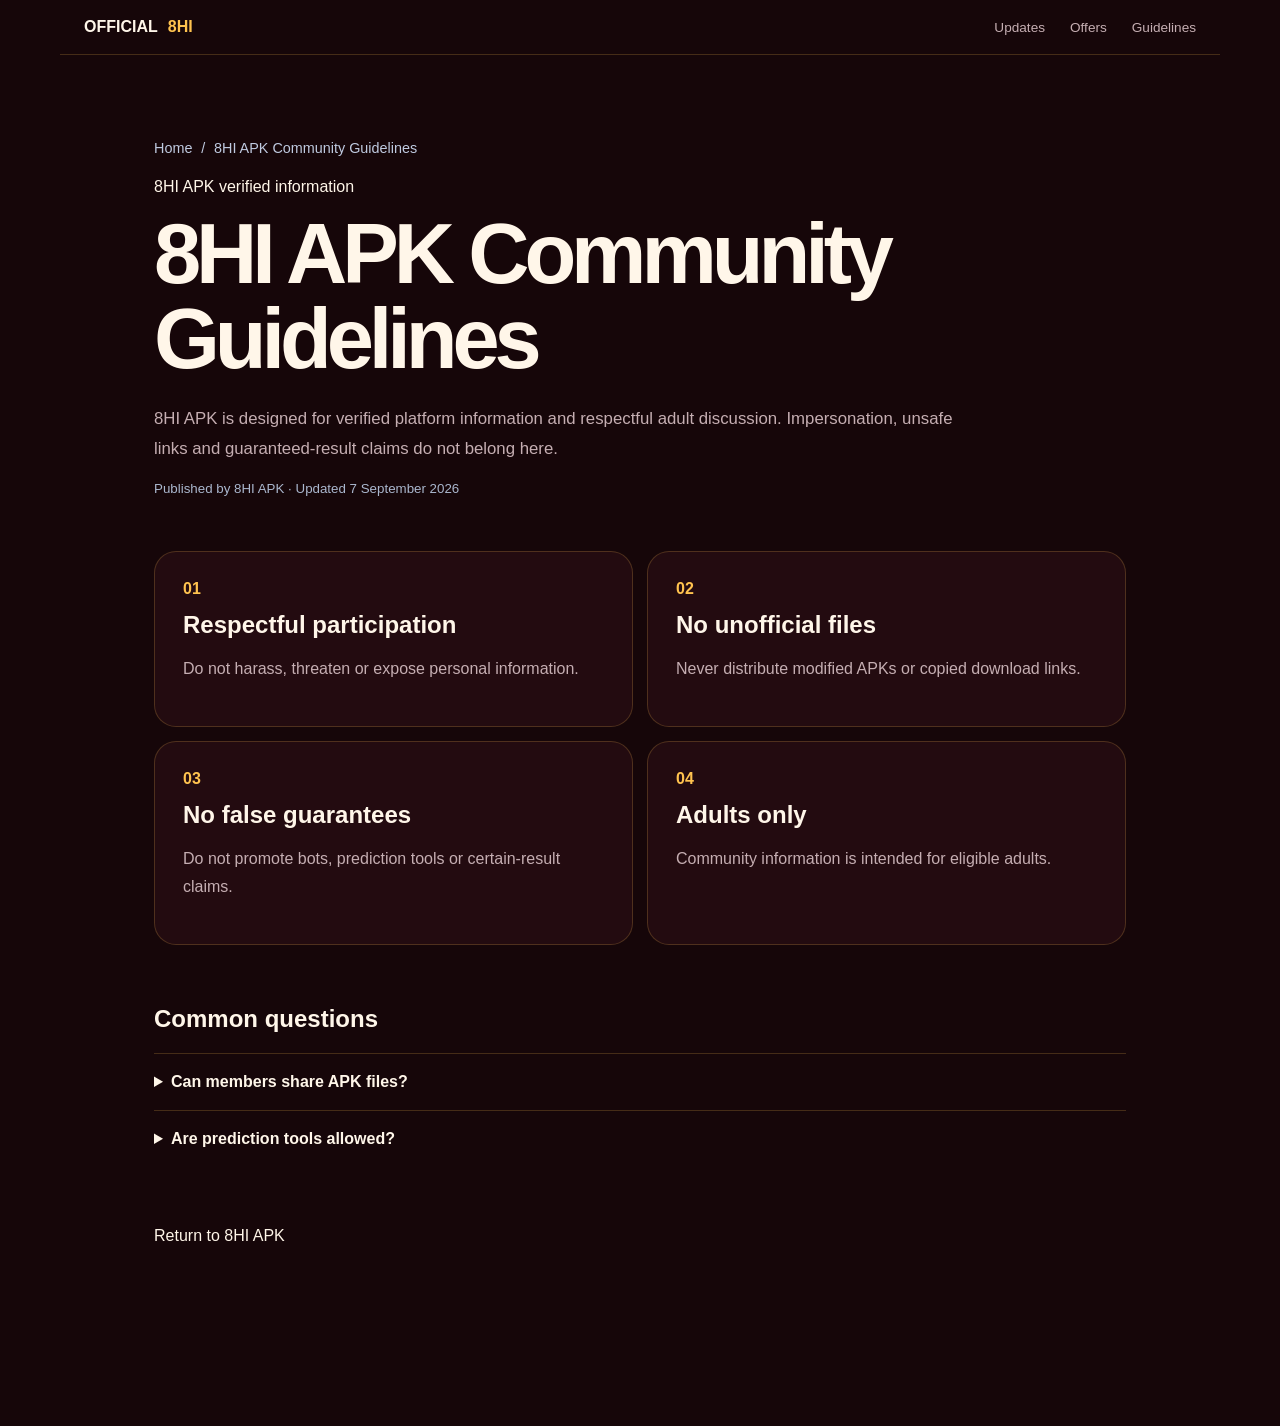
==== commit 300534bc: "Deepen support content and current APK guidance" ====
--- a/community-guidelines/index.html
+++ b/community-guidelines/index.html
@@ -1,2 +1,2 @@
 <!DOCTYPE html><html lang="en-IN"><head><meta charSet="utf-8"/><meta name="viewport" content="width=device-width, initial-scale=1"/><link rel="stylesheet" href="/_next/static/css/index.CiIoMA8r.css" data-rsc-css-href="/_next/static/css/index.CiIoMA8r.css" data-precedence="vite-rsc/importer-resources"/><link rel="stylesheet" href="/_next/static/css/page.xhKDk1cl.css" data-rsc-css-href="/_next/static/css/page.xhKDk1cl.css" data-precedence="vite-rsc/importer-resources"/><link rel="stylesheet" href="/_next/static/css/Seo.BQ40Nzmg.css" data-rsc-css-href="/_next/static/css/Seo.BQ40Nzmg.css" data-precedence="vite-rsc/importer-resources"/><link rel="modulepreload" fetchPriority="low" href="/_next/static/chunks/index-BhxDBrUI.js"/><script src="/_next/static/chunks/rolldown-runtime-C60lm6uB.js" type="module" async=""></script><script src="/_next/static/chunks/framework-BgSIrAUN.js" type="module" async=""></script><link rel="modulepreload" href="/_next/static/chunks/layout-segment-context-27G4XR7P.js" crossorigin=""/><script>Object.assign(((self[Symbol.for("vinext.navigationRuntime")]??={bootstrap:{routeManifest:null},functions:{}}).bootstrap.rsc??={rsc:[]}),{params:{"slug":"community-guidelines"},nav:{"pathname":"/community-guidelines","searchParams":[]}})</script><link rel="modulepreload" href="/_next/static/chunks/index-BhxDBrUI.js" />
-</head><body><main><script type="application/ld+json">{"@context":"https://schema.org","@graph":[{"@type":"Organization","@id":"https://8hiapk.com/#organization","name":"8HI APK","url":"https://8hiapk.com/","logo":{"@type":"ImageObject","url":"https://8hiapk.com/icon-512.png"}},{"@type":"WebSite","@id":"https://8hiapk.com/#website","name":"8HI APK","url":"https://8hiapk.com/","inLanguage":"en-IN","publisher":{"@id":"https://8hiapk.com/#organization"}},{"@type":"WebPage","name":"8HI APK Community Guidelines","description":"Read the principles for accurate, respectful and responsible participation around the 8HI community.","url":"https://8hiapk.com/community-guidelines","datePublished":"2026-08-31","dateModified":"2026-08-31","isPartOf":{"@id":"https://8hiapk.com/#website"}},{"@type":"BreadcrumbList","itemListElement":[{"@type":"ListItem","position":1,"name":"8HI APK","item":"https://8hiapk.com/"},{"@type":"ListItem","position":2,"name":"8HI APK Community Guidelines","item":"https://8hiapk.com/community-guidelines"}]},{"@type":"FAQPage","mainEntity":[{"@type":"Question","name":"Can members share APK files?","acceptedAnswer":{"@type":"Answer","text":"No. Link only to the official download centre."}},{"@type":"Question","name":"Are prediction tools allowed?","acceptedAnswer":{"@type":"Answer","text":"No claims of guaranteed outcomes are accepted."}}]}]}</script><header><a class="brand" href="/">OFFICIAL <b>8HI</b></a><nav><a href="/updates">Updates</a><a href="/offers">Offers</a><a href="/community-guidelines">Guidelines</a></nav></header><article class="subpage"><nav class="crumb"><a href="/">Home</a><span>/</span><span>8HI APK Community Guidelines</span></nav><p class="eyebrow">8HI APK verified information</p><h1>8HI APK Community Guidelines</h1><p class="intro">8HI APK is designed for verified platform information and respectful adult discussion. Impersonation, unsafe links and guaranteed-result claims do not belong here.</p><small class="updated">Published by 8HI APK · Updated 7 September 2026</small><div class="subgrid"><section><b>0<!-- -->1</b><h2>Respectful participation</h2><p>Do not harass, threaten or expose personal information.</p></section><section><b>0<!-- -->2</b><h2>No unofficial files</h2><p>Never distribute modified APKs or copied download links.</p></section><section><b>0<!-- -->3</b><h2>No false guarantees</h2><p>Do not promote bots, prediction tools or certain-result claims.</p></section><section><b>0<!-- -->4</b><h2>Adults only</h2><p>Community information is intended for eligible adults.</p></section></div><div class="faq"><h2>Common questions</h2><details><summary>Can members share APK files?</summary><p>No. Link only to the official download centre.</p></details><details><summary>Are prediction tools allowed?</summary><p>No claims of guaranteed outcomes are accepted.</p></details></div><a href="/">Return to 8HI APK</a></article></main><!--$--><!--/$--><div hidden=""><!--$--><div hidden=""><title>8HI APK Community Guidelines | 8HI APK</title><meta name="description" content="Read the principles for accurate, respectful and responsible participation around the 8HI community."><meta name="robots" content="index, follow"><meta name="googlebot" content="index, follow, max-image-preview:large, max-snippet:-1"><meta property="og:title" content="8HI APK — Verified Android Release Information"><meta property="og:description" content="Version, compatibility and APK safety information in one focused guide."><meta property="og:url" content="https://8hiapk.com"><meta property="og:site_name" content="8HI APK"><meta property="og:type" content="website"><meta property="og:locale" content="en_IN"><meta property="og:image" content="https://8hiapk.com/og.png"><meta name="twitter:card" content="summary_large_image"><meta name="twitter:title" content="8HI APK — Verified Android Release Information"><meta name="twitter:description" content="Version, compatibility and APK safety information in one focused guide."><meta name="twitter:image" content="https://8hiapk.com/og.png"><link rel="shortcut icon" href="/favicon.ico"><link rel="icon" href="/icon-48.png" type="image/png" sizes="48x48"><link rel="icon" href="/icon.png" type="image/png" sizes="96x96"><link rel="icon" href="/icon-192.png" type="image/png" sizes="192x192"><link rel="icon" href="/favicon.ico" type="image/x-icon" sizes="48x48"><link rel="apple-touch-icon" href="/icon-192.png" type="image/png" sizes="192x192"><link rel="manifest" href="/manifest.webmanifest"><link rel="canonical" href="https://8hiapk.com/community-guidelines"></div><!--/$--></div><script type="module" src="/_next/static/chunks/index-BhxDBrUI.js" id="_R_" async=""></script><script>((self[Symbol.for("vinext.navigationRuntime")]??={bootstrap:{routeManifest:null},functions:{}}).bootstrap.rsc??={rsc:[]}).rsc.push("4:I[\"d5075e13e03a\",[],\"Children\",1]\n")</script><script>((self[Symbol.for("vinext.navigationRuntime")]??={bootstrap:{routeManifest:null},functions:{}}).bootstrap.rsc??={rsc:[]}).rsc.push("5:I[\"f68a58624a56\",[],\"GlobalErrorBoundary\",1]\n")</script><script>((self[Symbol.for("vinext.navigationRuntime")]??={bootstrap:{routeManifest:null},functions:{}}).bootstrap.rsc??={rsc:[]}).rsc.push("6:I[\"ffd5c8636600\",[],\"default\",1]\n")</script><script>((self[Symbol.for("vinext.navigationRuntime")]??={bootstrap:{routeManifest:null},functions:{}}).bootstrap.rsc??={rsc:[]}).rsc.push("7:I[\"f68a58624a56\",[],\"ErrorBoundary\",1]\n")</script><script>((self[Symbol.for("vinext.navigationRuntime")]??={bootstrap:{routeManifest:null},functions:{}}).bootstrap.rsc??={rsc:[]}).rsc.push("8:I[\"ed53b9c3ef4a\",[],\"LayoutSegmentProvider\",1]\n")</script><script>((self[Symbol.for("vinext.navigationRuntime")]??={bootstrap:{routeManifest:null},functions:{}}).bootstrap.rsc??={rsc:[]}).rsc.push("9:I[\"d5075e13e03a\",[],\"Slot\",1]\n")</script><script>((self[Symbol.for("vinext.navigationRuntime")]??={bootstrap:{routeManifest:null},functions:{}}).bootstrap.rsc??={rsc:[]}).rsc.push("a:I[\"f68a58624a56\",[],\"NotFoundBoundary\",1]\n")</script><script>((self[Symbol.for("vinext.navigationRuntime")]??={bootstrap:{routeManifest:null},functions:{}}).bootstrap.rsc??={rsc:[]}).rsc.push("b:I[\"fe48302fca77\",[],\"AppRouterScrollTarget\",1]\n")</script><script>((self[Symbol.for("vinext.navigationRuntime")]??={bootstrap:{routeManifest:null},functions:{}}).bootstrap.rsc??={rsc:[]}).rsc.push("c:I[\"f68a58624a56\",[],\"RedirectBoundary\",1]\n")</script><script>((self[Symbol.for("vinext.navigationRuntime")]??={bootstrap:{routeManifest:null},functions:{}}).bootstrap.rsc??={rsc:[]}).rsc.push("d:\"$Sreact.suspense\"\n")</script><script>((self[Symbol.for("vinext.navigationRuntime")]??={bootstrap:{routeManifest:null},functions:{}}).bootstrap.rsc??={rsc:[]}).rsc.push(":HL[\"/_next/static/css/index.CiIoMA8r.css\",\"style\"     ]\n")</script><script>((self[Symbol.for("vinext.navigationRuntime")]??={bootstrap:{routeManifest:null},functions:{}}).bootstrap.rsc??={rsc:[]}).rsc.push("0:{\"__route\":\"route:/community-guidelines\",\"__interceptionContext\":null,\"__layoutIds\":[\"layout:/\"],\"__rootLayout\":\"/\",\"__sourcePage\":\"/[slug]/page\",\"__vinext_streaming_metadata_body:route:/community-guidelines\":\"$L1\",\"__vinext_streaming_metadata_outlet:route:/community-guidelines\":\"$L2\",\"page:/community-guidelines\":\"$L3\",\"layout:/\":[[[[\"$\",\"link\",\"css:/_next/static/css/index.CiIoMA8r.css\",{\"rel\":\"stylesheet\",\"precedence\":\"vite-rsc/importer-resources\",\"href\":\"/_next/static/css/index.CiIoMA8r.css\",\"data-rsc-css-href\":\"/_next/static/css/index.CiIoMA8r.css\"}],\"$undefined\"],[\"$\",\"html\",null,{\"lang\":\"en-IN\",\"children\":[\"$\",\"body\",null,{\"children\":[\"$\",\"$L4\",null,{}]}]}]],null],\"route:/community-guidelines\":[[[\"$\",\"meta\",null,{\"charSet\":\"utf-8\"}],null,[[\"$\",\"meta\",\"0\",{\"name\":\"viewport\",\"content\":\"width=device-width, initial-scale=1\"}]]],[\"$\",\"$L5\",null,{\"fallback\":\"$6\",\"children\":[\"$\",\"$L7\",null,{\"fallback\":\"$6\",\"children\":[\"$\",\"$L8\",null,{\"providerId\":\"layout:/\",\"segmentMap\":{\"children\":[\"community-guidelines\"]},\"children\":[\"$\",\"$L9\",null,{\"id\":\"layout:/\",\"parallelSlots\":\"$undefined\",\"children\":[\"$\",\"$La\",null,{\"resetKey\":\"slug|community-guidelines|d\",\"fallback\":[\"$\",\"main\",null,{\"className\":\"subpage\",\"children\":[[\"$\",\"p\",null,{\"className\":\"eyebrow\",\"children\":\"404\"}],[\"$\",\"h1\",null,{\"children\":\"Notice not found\"}],[\"$\",\"p\",null,{\"className\":\"intro\",\"children\":\"This address is not part of the verified 8HI APK information desk.\"}],[\"$\",\"a\",null,{\"href\":\"/\",\"children\":\"Return to 8HI APK\"}]]}],\"children\":[\"$\",\"$La\",null,{\"resetKey\":\"[\\\"slug|community-guidelines|d\\\"]\",\"fallback\":[\"$\",\"main\",null,{\"className\":\"subpage\",\"children\":[[\"$\",\"p\",null,{\"className\":\"eyebrow\",\"children\":\"404\"}],[\"$\",\"h1\",null,{\"children\":\"Notice not found\"}],[\"$\",\"p\",null,{\"className\":\"intro\",\"children\":\"This address is not part of the verified 8HI APK information desk.\"}],[\"$\",\"a\",null,{\"href\":\"/\",\"children\":\"Return to 8HI APK\"}]]}],\"children\":[\"$\",\"$Lb\",null,{\"children\":[\"$\",\"$Lc\",null,{\"children\":[[\"$\",\"$L8\",null,{\"providerId\":\"page:/community-guidelines\",\"segmentMap\":{\"children\":[\"__PAGE__\"]},\"children\":[\"$\",\"$L9\",null,{\"id\":\"page:/community-guidelines\"}]}],[\"$\",\"$d\",null,{\"fallback\":null,\"children\":[\"$\",\"$L9\",null,{\"id\":\"__vinext_streaming_metadata_outlet:route:/community-guidelines\"}]}]]}]}]}]}]}]}]}]}],null,[\"$\",\"div\",null,{\"hidden\":true,\"children\":[\"$\",\"$d\",null,{\"fallback\":null,\"children\":[\"$\",\"$L9\",null,{\"id\":\"__vinext_streaming_metadata_body:route:/community-guidelines\"}]}]}]],\"__layoutFlags\":{\"layout:/\":\"s\"},\"__artifactCompatibility\":{\"schemaVersion\":1,\"graphVersion\":\"app-route-graph:c75e66a7605490d9\",\"deploymentVersion\":\"e45ffc69-0d20-4cae-9b53-470d438253cd\",\"appElementsSchemaVersion\":1,\"rscPayloadSchemaVersion\":1,\"rootBoundaryId\":\"/\",\"renderEpoch\":null},\"__renderObservation\":{\"schemaVersion\":1,\"output\":{\"kind\":\"app-rsc\",\"mountedSlotsFingerprint\":null,\"renderEpoch\":null,\"rootBoundaryId\":\"/\",\"routeId\":\"route:/community-guidelines\"},\"completeness\":\"partial\",\"boundaryOutcome\":{\"kind\":\"unknown\"},\"requestApis\":[{\"kind\":\"connection\",\"status\":\"unknown\"},{\"kind\":\"cookies\",\"status\":\"unknown\"},{\"kind\":\"draftMode\",\"status\":\"unknown\"},{\"kind\":\"headers\",\"status\":\"unknown\"},{\"kind\":\"params\",\"status\":\"observed\"},{\"kind\":\"searchParams\",\"status\":\"unknown\"}],\"dynamicFetches\":[],\"cacheTags\":[\"/community-guidelines\",\"_N_T_/[slug]/layout\",\"_N_T_/[slug]/page\",\"_N_T_/community-guidelines\",\"_N_T_/layout\"],\"pathTags\":[\"/community-guidelines\"],\"cacheability\":\"unknown\",\"downgrade\":{\"target\":\"freshRender\",\"reasons\":[{\"code\":\"CP_DOWNGRADE_CACHEABILITY_UNKNOWN\",\"target\":\"freshRender\"},{\"code\":\"CP_DOWNGRADE_INCOMPLETE_OBSERVATION\",\"completeness\":\"partial\",\"target\":\"freshRender\"},{\"code\":\"CP_DOWNGRADE_UNKNOWN_REQUEST_API\",\"requestApi\":\"connection\",\"target\":\"freshRender\"},{\"code\":\"CP_DOWNGRADE_UNKNOWN_REQUEST_API\",\"requestApi\":\"cookies\",\"target\":\"freshRender\"},{\"code\":\"CP_DOWNGRADE_UNKNOWN_REQUEST_API\",\"requestApi\":\"draftMode\",\"target\":\"freshRender\"},{\"code\":\"CP_DOWNGRADE_UNKNOWN_REQUEST_API\",\"requestApi\":\"headers\",\"target\":\"freshRender\"},{\"code\":\"CP_DOWNGRADE_PUBLIC_REQUEST_API\",\"requestApi\":\"params\",\"target\":\"publicVariant\"},{\"code\":\"CP_DOWNGRADE_UNKNOWN_REQUEST_API\",\"requestApi\":\"searchParams\",\"target\":\"freshRender\"}],\"fallback\":{\"kind\":\"breakerFallback\",\"code\":\"CP_PRIVATE_DYNAMIC_DOWNGRADE\",\"mode\":\"renderFresh\",\"scope\":\"affectedOutput\",\"fields\":{\"reasonCodes\":[\"CP_DOWNGRADE_CACHEABILITY_UNKNOWN\",\"CP_DOWNGRADE_INCOMPLETE_OBSERVATION\",\"CP_DOWNGRADE_UNKNOWN_REQUEST_API\",\"CP_DOWNGRADE_UNKNOWN_REQUEST_API\",\"CP_DOWNGRADE_UNKNOWN_REQUEST_API\",\"CP_DOWNGRADE_UNKNOWN_REQUEST_API\",\"CP_DOWNGRADE_PUBLIC_REQUEST_API\",\"CP_DOWNGRADE_UNKNOWN_REQUEST_API\"],\"target\":\"freshRender\"}},\"isPublicCacheCandidate\":false}}}\n")</script><script>((self[Symbol.for("vinext.navigationRuntime")]??={bootstrap:{routeManifest:null},functions:{}}).bootstrap.rsc??={rsc:[]}).rsc.push("e:T64c,")</script><script>((self[Symbol.for("vinext.navigationRuntime")]??={bootstrap:{routeManifest:null},functions:{}}).bootstrap.rsc??={rsc:[]}).rsc.push("\u003ctitle\u003e8HI APK Community Guidelines | 8HI APK\u003c/title\u003e\u003cmeta name=\"description\" content=\"Read the principles for accurate, respectful and responsible participation around the 8HI community.\"\u003e\u003cmeta name=\"robots\" content=\"index, follow\"\u003e\u003cmeta name=\"googlebot\" content=\"index, follow, max-image-preview:large, max-snippet:-1\"\u003e\u003cmeta property=\"og:title\" content=\"8HI APK — Verified Android Release Information\"\u003e\u003cmeta property=\"og:description\" content=\"Version, compatibility and APK safety information in one focused guide.\"\u003e\u003cmeta property=\"og:url\" content=\"https://8hiapk.com\"\u003e\u003cmeta property=\"og:site_name\" content=\"8HI APK\"\u003e\u003cmeta property=\"og:type\" content=\"website\"\u003e\u003cmeta property=\"og:locale\" content=\"en_IN\"\u003e\u003cmeta property=\"og:image\" content=\"https://8hiapk.com/og.png\"\u003e\u003cmeta name=\"twitter:card\" content=\"summary_large_image\"\u003e\u003cmeta name=\"twitter:title\" content=\"8HI APK — Verified Android Release Information\"\u003e\u003cmeta name=\"twitter:description\" content=\"Version, compatibility and APK safety information in one focused guide.\"\u003e\u003cmeta name=\"twitter:image\" content=\"https://8hiapk.com/og.png\"\u003e\u003clink rel=\"shortcut icon\" href=\"/favicon.ico\"\u003e\u003clink rel=\"icon\" href=\"/icon-48.png\" type=\"image/png\" sizes=\"48x48\"\u003e\u003clink rel=\"icon\" href=\"/icon.png\" type=\"image/png\" sizes=\"96x96\"\u003e\u003clink rel=\"icon\" href=\"/icon-192.png\" type=\"image/png\" sizes=\"192x192\"\u003e\u003clink rel=\"icon\" href=\"/favicon.ico\" type=\"image/x-icon\" sizes=\"48x48\"\u003e\u003clink rel=\"apple-touch-icon\" href=\"/icon-192.png\" type=\"image/png\" sizes=\"192x192\"\u003e\u003clink rel=\"manifest\" href=\"/manifest.webmanifest\"\u003e\u003clink rel=\"canonical\" href=\"https://8hiapk.com/community-guidelines\"\u003e")</script><script>((self[Symbol.for("vinext.navigationRuntime")]??={bootstrap:{routeManifest:null},functions:{}}).bootstrap.rsc??={rsc:[]}).rsc.push("1:[\"$\",\"div\",null,{\"hidden\":true,\"dangerouslySetInnerHTML\":{\"__html\":\"$e\"}}]\n")</script><script>((self[Symbol.for("vinext.navigationRuntime")]??={bootstrap:{routeManifest:null},functions:{}}).bootstrap.rsc??={rsc:[]}).rsc.push("2:null\n")</script><script>((self[Symbol.for("vinext.navigationRuntime")]??={bootstrap:{routeManifest:null},functions:{}}).bootstrap.rsc??={rsc:[]}).rsc.push(":HL[\"/_next/static/css/page.xhKDk1cl.css\",\"style\"     ]\n")</script><script>((self[Symbol.for("vinext.navigationRuntime")]??={bootstrap:{routeManifest:null},functions:{}}).bootstrap.rsc??={rsc:[]}).rsc.push(":HL[\"/_next/static/css/Seo.BQ40Nzmg.css\",\"style\"     ]\n")</script><script>((self[Symbol.for("vinext.navigationRuntime")]??={bootstrap:{routeManifest:null},functions:{}}).bootstrap.rsc??={rsc:[]}).rsc.push("3:[[[\"$\",\"link\",\"css:/_next/static/css/page.xhKDk1cl.css\",{\"rel\":\"stylesheet\",\"precedence\":\"vite-rsc/importer-resources\",\"href\":\"/_next/static/css/page.xhKDk1cl.css\",\"data-rsc-css-href\":\"/_next/static/css/page.xhKDk1cl.css\"}],[\"$\",\"link\",\"css:/_next/static/css/Seo.BQ40Nzmg.css\",{\"rel\":\"stylesheet\",\"precedence\":\"vite-rsc/importer-resources\",\"href\":\"/_next/static/css/Seo.BQ40Nzmg.css\",\"data-rsc-css-href\":\"/_next/static/css/Seo.BQ40Nzmg.css\"}],\"$undefined\"],\"$Lf\"]\n")</script><script>((self[Symbol.for("vinext.navigationRuntime")]??={bootstrap:{routeManifest:null},functions:{}}).bootstrap.rsc??={rsc:[]}).rsc.push("10:T526,")</script><script>((self[Symbol.for("vinext.navigationRuntime")]??={bootstrap:{routeManifest:null},functions:{}}).bootstrap.rsc??={rsc:[]}).rsc.push("{\"@context\":\"https://schema.org\",\"@graph\":[{\"@type\":\"Organization\",\"@id\":\"https://8hiapk.com/#organization\",\"name\":\"8HI APK\",\"url\":\"https://8hiapk.com/\",\"logo\":{\"@type\":\"ImageObject\",\"url\":\"https://8hiapk.com/icon-512.png\"}},{\"@type\":\"WebSite\",\"@id\":\"https://8hiapk.com/#website\",\"name\":\"8HI APK\",\"url\":\"https://8hiapk.com/\",\"inLanguage\":\"en-IN\",\"publisher\":{\"@id\":\"https://8hiapk.com/#organization\"}},{\"@type\":\"WebPage\",\"name\":\"8HI APK Community Guidelines\",\"description\":\"Read the principles for accurate, respectful and responsible participation around the 8HI community.\",\"url\":\"https://8hiapk.com/community-guidelines\",\"datePublished\":\"2026-08-31\",\"dateModified\":\"2026-08-31\",\"isPartOf\":{\"@id\":\"https://8hiapk.com/#website\"}},{\"@type\":\"BreadcrumbList\",\"itemListElement\":[{\"@type\":\"ListItem\",\"position\":1,\"name\":\"8HI APK\",\"item\":\"https://8hiapk.com/\"},{\"@type\":\"ListItem\",\"position\":2,\"name\":\"8HI APK Community Guidelines\",\"item\":\"https://8hiapk.com/community-guidelines\"}]},{\"@type\":\"FAQPage\",\"mainEntity\":[{\"@type\":\"Question\",\"name\":\"Can members share APK files?\",\"acceptedAnswer\":{\"@type\":\"Answer\",\"text\":\"No. Link only to the official download centre.\"}},{\"@type")</script><script>((self[Symbol.for("vinext.navigationRuntime")]??={bootstrap:{routeManifest:null},functions:{}}).bootstrap.rsc??={rsc:[]}).rsc.push("\":\"Question\",\"name\":\"Are prediction tools allowed?\",\"acceptedAnswer\":{\"@type\":\"Answer\",\"text\":\"No claims of guaranteed outcomes are accepted.\"}}]}]}")</script><script>((self[Symbol.for("vinext.navigationRuntime")]??={bootstrap:{routeManifest:null},functions:{}}).bootstrap.rsc??={rsc:[]}).rsc.push("f:[\"$\",\"main\",null,{\"children\":[[[[\"$\",\"link\",\"css:/_next/static/css/Seo.BQ40Nzmg.css\",{\"rel\":\"stylesheet\",\"precedence\":\"vite-rsc/importer-resources\",\"href\":\"/_next/static/css/Seo.BQ40Nzmg.css\",\"data-rsc-css-href\":\"/_next/static/css/Seo.BQ40Nzmg.css\"}],\"$undefined\"],[\"$\",\"script\",null,{\"type\":\"application/ld+json\",\"dangerouslySetInnerHTML\":{\"__html\":\"$10\"}}]],[\"$\",\"header\",null,{\"children\":[[\"$\",\"a\",null,{\"className\":\"brand\",\"href\":\"/\",\"children\":[\"OFFICIAL \",[\"$\",\"b\",null,{\"children\":\"8HI\"}]]}],[\"$\",\"nav\",null,{\"children\":[[\"$\",\"a\",null,{\"href\":\"/updates\",\"children\":\"Updates\"}],[\"$\",\"a\",null,{\"href\":\"/offers\",\"children\":\"Offers\"}],[\"$\",\"a\",null,{\"href\":\"/community-guidelines\",\"children\":\"Guidelines\"}]]}]]}],[\"$\",\"article\",null,{\"className\":\"subpage\",\"children\":[[\"$\",\"nav\",null,{\"className\":\"crumb\",\"children\":[[\"$\",\"a\",null,{\"href\":\"/\",\"children\":\"Home\"}],[\"$\",\"span\",null,{\"children\":\"/\"}],[\"$\",\"span\",null,{\"children\":\"8HI APK Community Guidelines\"}]]}],[\"$\",\"p\",null,{\"className\":\"eyebrow\",\"children\":\"8HI APK verified information\"}],[\"$\",\"h1\",null,{\"children\":\"8HI APK Community Guidelines\"}],[\"$\",\"p\",null,{\"className\":\"intro\",\"children\":\"8HI APK is designed for verified platform information and respectful adult discussion. Impersonation, unsafe links and guaranteed-result claims do not belong here.\"}],[\"$\",\"small\",null,{\"className\":\"updated\",\"children\":\"Published by 8HI APK · Updated 7 September 2026\"}],[\"$\",\"div\",null,{\"className\":\"subgrid\",\"children\":[[\"$\",\"section\",\"Respectful participation\",{\"children\":[[\"$\",\"b\",null,{\"children\":[\"0\",1]}],[\"$\",\"h2\",null,{\"children\":\"Respectful participation\"}],[\"$\",\"p\",null,{\"children\":\"Do not harass, threaten or expose personal information.\"}]]}],[\"$\",\"section\",\"No unofficial files\",{\"children\":[[\"$\",\"b\",null,{\"children\":[\"0\",2]}],[\"$\",\"h2\",null,{\"children\":\"No unofficial files\"}],[\"$\",\"p\",null,{\"children\":\"Never distribute modified APKs or copied download links.\"}]]}],[\"$\",\"section\",\"No false guarantees\",{\"children\":[[\"$\",\"b\",null,{\"children\":[\"0\",3]}],[\"$\",\"h2\",null,{\"children\":\"No false guarantees\"}],[\"$\",\"p\",null,{\"children\":\"Do not promote bots, prediction tools or certain-result claims.\"}]]}],[\"$\",\"section\",\"Adults only\",{\"children\":[[\"$\",\"b\",null,{\"children\":[\"0\",4]}],[\"$\",\"h2\",null,{\"children\":\"Adults only\"}],[\"$\",\"p\",null,{\"children\":\"Community information is intended for eligible adults.\"}]]}]]}],[\"$\",\"div\",null,{\"className\":\"faq\",\"children\":[[\"$\",\"h2\",null,{\"children\":\"Common questions\"}],[[\"$\",\"details\",\"Can members share APK files?\",{\"children\":[[\"$\",\"summary\",null,{\"children\":\"Can members share APK files?\"}],[\"$\",\"p\",null,{\"children\":\"No. Link only to the official download centre.\"}]]}],\"$L11\"]]}],\"$L12\"]}]]}]\n")</script><script>((self[Symbol.for("vinext.navigationRuntime")]??={bootstrap:{routeManifest:null},functions:{}}).bootstrap.rsc??={rsc:[]}).rsc.push("11:[\"$\",\"details\",\"Are prediction tools allowed?\",{\"children\":[[\"$\",\"summary\",null,{\"children\":\"Are prediction tools allowed?\"}],[\"$\",\"p\",null,{\"children\":\"No claims of guaranteed outcomes are accepted.\"}]]}]\n")</script><script>((self[Symbol.for("vinext.navigationRuntime")]??={bootstrap:{routeManifest:null},functions:{}}).bootstrap.rsc??={rsc:[]}).rsc.push("12:[\"$\",\"a\",null,{\"href\":\"/\",\"children\":\"Return to 8HI APK\"}]\n")</script><script>Object.assign(((self[Symbol.for("vinext.navigationRuntime")]??={bootstrap:{routeManifest:null},functions:{}}).bootstrap.rsc??={rsc:[]}),{"initialCacheKind":"static"});((self[Symbol.for("vinext.navigationRuntime")]??={bootstrap:{routeManifest:null},functions:{}}).bootstrap.rsc??={rsc:[]}).done=true</script><script src="/download-ready.js" defer></script><script src="/support-navigation.js" defer></script></body></html>+</head><body><main><script type="application/ld+json">{"@context":"https://schema.org","@graph":[{"@type":"Organization","@id":"https://8hiapk.com/#organization","name":"8HI APK","url":"https://8hiapk.com/","logo":{"@type":"ImageObject","url":"https://8hiapk.com/icon-512.png"}},{"@type":"WebSite","@id":"https://8hiapk.com/#website","name":"8HI APK","url":"https://8hiapk.com/","inLanguage":"en-IN","publisher":{"@id":"https://8hiapk.com/#organization"}},{"@type":"WebPage","name":"8HI APK Community Guidelines","description":"Read the principles for accurate, respectful and responsible participation around the 8HI community.","url":"https://8hiapk.com/community-guidelines","datePublished":"2026-08-31","dateModified":"2026-08-31","isPartOf":{"@id":"https://8hiapk.com/#website"}},{"@type":"BreadcrumbList","itemListElement":[{"@type":"ListItem","position":1,"name":"8HI APK","item":"https://8hiapk.com/"},{"@type":"ListItem","position":2,"name":"8HI APK Community Guidelines","item":"https://8hiapk.com/community-guidelines"}]},{"@type":"FAQPage","mainEntity":[{"@type":"Question","name":"Can members share APK files?","acceptedAnswer":{"@type":"Answer","text":"No. Link only to the official download centre."}},{"@type":"Question","name":"Are prediction tools allowed?","acceptedAnswer":{"@type":"Answer","text":"No claims of guaranteed outcomes are accepted."}}]}]}</script><header><a class="brand" href="/">OFFICIAL <b>8HI</b></a><nav><a href="/updates">Updates</a><a href="/offers">Offers</a><a href="/community-guidelines">Guidelines</a></nav></header><article class="subpage"><nav class="crumb"><a href="/">Home</a><span>/</span><span>8HI APK Community Guidelines</span></nav><p class="eyebrow">8HI APK verified information</p><h1>8HI APK Community Guidelines</h1><p class="intro">8HI APK is designed for verified platform information and respectful adult discussion. Impersonation, unsafe links and guaranteed-result claims do not belong here.</p><small class="updated">Published by 8HI APK · Updated 7 September 2026</small><div class="subgrid"><section><b>0<!-- -->1</b><h2>Respectful participation</h2><p>Do not harass, threaten or expose personal information.</p></section><section><b>0<!-- -->2</b><h2>No unofficial files</h2><p>Never distribute modified APKs or copied download links.</p></section><section><b>0<!-- -->3</b><h2>No false guarantees</h2><p>Do not promote bots, prediction tools or certain-result claims.</p></section><section><b>0<!-- -->4</b><h2>Adults only</h2><p>Community information is intended for eligible adults.</p></section></div><div class="faq"><h2>Common questions</h2><details><summary>Can members share APK files?</summary><p>No. Link only to the official download centre.</p></details><details><summary>Are prediction tools allowed?</summary><p>No claims of guaranteed outcomes are accepted.</p></details></div><a href="/">Return to 8HI APK</a></article><style id="support-depth-style">  .support-depth{max-width:1120px;margin:64px auto;padding:0 22px;color:inherit;font-family:system-ui,-apple-system,sans-serif}.support-depth__intro{padding:30px;border:1px solid rgba(72,220,194,.3);border-radius:24px;background:linear-gradient(145deg,rgba(19,68,63,.22),rgba(5,18,18,.08))}.support-depth__eyebrow{margin:0 0 8px;font-size:12px;font-weight:900;letter-spacing:.12em;text-transform:uppercase;color:#32d9bc}.support-depth h2{margin:0 0 14px;font-size:clamp(26px,4vw,42px);line-height:1.08}.support-depth h3{margin:0 0 9px;font-size:19px}.support-depth p{font-size:15px;line-height:1.72}.support-depth__grid{display:grid;grid-template-columns:repeat(2,minmax(0,1fr));gap:16px;margin:22px 0}.support-depth article,.support-depth details{padding:22px;border:1px solid rgba(127,160,155,.24);border-radius:18px;background:rgba(8,24,23,.08)}.support-depth__links{display:flex;flex-wrap:wrap;gap:10px;margin-top:20px}.support-depth__links a{display:inline-flex;min-height:48px;align-items:center;padding:0 18px;border-radius:12px;font-weight:900;text-decoration:none}.support-depth__primary{background:#35e0c1;color:#031513!important}.support-depth__secondary{border:1px solid currentColor;color:inherit!important}.support-depth details{margin-top:10px}.support-depth summary{cursor:pointer;font-weight:850;line-height:1.4}.support-depth details p{margin-bottom:0}.support-depth__disclosure{opacity:.78;font-size:13px!important}@media(max-width:680px){.support-depth{margin:44px auto;padding:0 14px}.support-depth__intro{padding:23px 18px}.support-depth__grid{grid-template-columns:1fr}.support-depth article{padding:19px}.support-depth__links{display:grid}.support-depth__links a{justify-content:center;min-height:52px}}</style><section class="support-depth" aria-labelledby="support-depth-title">  <div class="support-depth__intro">    <p class="support-depth__eyebrow">Verified 8HI support · Updated for 2026</p>    <h2 id="support-depth-title">8HI APK verification guide: a clear route to get8hi.com</h2>    <p><strong>8hiapk.com</strong> is a focused support resource for APK identity and release safety. It explains file-name checks, version review, Android preparation and verified downloads. The website does not replace the main platform. When you are ready to continue, use the clearly marked link to <strong>get8hi.com</strong> or the verified APK button.</p>    <p>Our purpose is to reduce confusion caused by similar search phrases such as 8HI app, 8HI APK, 8HI download, 8HI.COM and 8HI new version 2026. Every important action is separated into two choices: open the main website for current platform information, or download the verified Android package.</p>    <div class="support-depth__links"><a class="support-depth__primary" href="https://get8hi.com/">Open get8hi.com →</a><a class="support-depth__secondary" href="https://cocosapk.arkbotita85.com/apk/DNjfxApS/1750/8HI_1750_1773.apk" download="8HI_1750_1773.apk" rel="nofollow">Download 8HI APK</a></div>  </div>  <div class="support-depth__grid">    <article><h3>1. Confirm the official destination</h3><p>Check the address bar before continuing. This guide links directly to <strong>get8hi.com</strong>. Avoid copied pages, shortened links and files sent through unknown messages. A clear domain check is the first step before using any app or APK.</p></article>    <article><h3>2. Review the 2026 release details</h3><p>Before installation, compare the published file name, release description and Android requirements. The current verified package uses the file name <strong>8HI_1750_1773.apk</strong>. If a different file appears, return to this guide and use the verified button.</p></article>    <article><h3>3. Prepare your Android device</h3><p>Keep sufficient storage available, use a stable connection and retain Android security scanning. Do not disable protection permanently. After installation, remove unnecessary installer copies and obtain future versions only through the same verified route.</p></article>    <article><h3>4. Understand this support domain</h3><p>This domain provides a specific reference instead of pretending to be another main website. Its role is to answer focused search questions, publish practical checks and guide visitors toward <strong>get8hi.com</strong> with a prominent, consistent action.</p></article>  </div>  <h2>Frequently asked questions</h2>  <details><summary>Is 8hiapk.com the main 8HI website?</summary><p>No. It is a support guide. The main destination for this group is <a href="https://get8hi.com/">get8hi.com</a>. The large main-site button is available at the top and bottom of every page.</p></details>  <details><summary>Where is the current 8HI APK download?</summary><p>Use the verified Download APK button on this page. It points to the current package named 8HI_1750_1773.apk. Check the file name before opening the installer.</p></details>  <details><summary>Can I use this guide on a mobile screen?</summary><p>Yes. The navigation, content cards and fixed action panel are designed for narrow screens, large touch targets and safe spacing around the bottom edge of modern phones.</p></details>  <details><summary>How do I find the new version in the future?</summary><p>Return to 8hiapk.com or open get8hi.com. Updated version information should be verified against the published file name and release notes before replacing an installed copy.</p></details>  <p class="support-depth__disclosure">Support information only. Keep account details private, use strong passwords and never share verification codes with third parties.</p></section></main><!--$--><!--/$--><div hidden=""><!--$--><div hidden=""><title>8HI APK Community Guidelines | 8HI APK</title><meta name="description" content="Read the principles for accurate, respectful and responsible participation around the 8HI community."><meta name="robots" content="index, follow"><meta name="googlebot" content="index, follow, max-image-preview:large, max-snippet:-1"><meta property="og:title" content="8HI APK — Verified Android Release Information"><meta property="og:description" content="Version, compatibility and APK safety information in one focused guide."><meta property="og:url" content="https://8hiapk.com"><meta property="og:site_name" content="8HI APK"><meta property="og:type" content="website"><meta property="og:locale" content="en_IN"><meta property="og:image" content="https://8hiapk.com/og.png"><meta name="twitter:card" content="summary_large_image"><meta name="twitter:title" content="8HI APK — Verified Android Release Information"><meta name="twitter:description" content="Version, compatibility and APK safety information in one focused guide."><meta name="twitter:image" content="https://8hiapk.com/og.png"><link rel="shortcut icon" href="/favicon.ico"><link rel="icon" href="/icon-48.png" type="image/png" sizes="48x48"><link rel="icon" href="/icon.png" type="image/png" sizes="96x96"><link rel="icon" href="/icon-192.png" type="image/png" sizes="192x192"><link rel="icon" href="/favicon.ico" type="image/x-icon" sizes="48x48"><link rel="apple-touch-icon" href="/icon-192.png" type="image/png" sizes="192x192"><link rel="manifest" href="/manifest.webmanifest"><link rel="canonical" href="https://8hiapk.com/community-guidelines"></div><!--/$--></div><script type="module" src="/_next/static/chunks/index-BhxDBrUI.js" id="_R_" async=""></script><script>((self[Symbol.for("vinext.navigationRuntime")]??={bootstrap:{routeManifest:null},functions:{}}).bootstrap.rsc??={rsc:[]}).rsc.push("4:I[\"d5075e13e03a\",[],\"Children\",1]\n")</script><script>((self[Symbol.for("vinext.navigationRuntime")]??={bootstrap:{routeManifest:null},functions:{}}).bootstrap.rsc??={rsc:[]}).rsc.push("5:I[\"f68a58624a56\",[],\"GlobalErrorBoundary\",1]\n")</script><script>((self[Symbol.for("vinext.navigationRuntime")]??={bootstrap:{routeManifest:null},functions:{}}).bootstrap.rsc??={rsc:[]}).rsc.push("6:I[\"ffd5c8636600\",[],\"default\",1]\n")</script><script>((self[Symbol.for("vinext.navigationRuntime")]??={bootstrap:{routeManifest:null},functions:{}}).bootstrap.rsc??={rsc:[]}).rsc.push("7:I[\"f68a58624a56\",[],\"ErrorBoundary\",1]\n")</script><script>((self[Symbol.for("vinext.navigationRuntime")]??={bootstrap:{routeManifest:null},functions:{}}).bootstrap.rsc??={rsc:[]}).rsc.push("8:I[\"ed53b9c3ef4a\",[],\"LayoutSegmentProvider\",1]\n")</script><script>((self[Symbol.for("vinext.navigationRuntime")]??={bootstrap:{routeManifest:null},functions:{}}).bootstrap.rsc??={rsc:[]}).rsc.push("9:I[\"d5075e13e03a\",[],\"Slot\",1]\n")</script><script>((self[Symbol.for("vinext.navigationRuntime")]??={bootstrap:{routeManifest:null},functions:{}}).bootstrap.rsc??={rsc:[]}).rsc.push("a:I[\"f68a58624a56\",[],\"NotFoundBoundary\",1]\n")</script><script>((self[Symbol.for("vinext.navigationRuntime")]??={bootstrap:{routeManifest:null},functions:{}}).bootstrap.rsc??={rsc:[]}).rsc.push("b:I[\"fe48302fca77\",[],\"AppRouterScrollTarget\",1]\n")</script><script>((self[Symbol.for("vinext.navigationRuntime")]??={bootstrap:{routeManifest:null},functions:{}}).bootstrap.rsc??={rsc:[]}).rsc.push("c:I[\"f68a58624a56\",[],\"RedirectBoundary\",1]\n")</script><script>((self[Symbol.for("vinext.navigationRuntime")]??={bootstrap:{routeManifest:null},functions:{}}).bootstrap.rsc??={rsc:[]}).rsc.push("d:\"$Sreact.suspense\"\n")</script><script>((self[Symbol.for("vinext.navigationRuntime")]??={bootstrap:{routeManifest:null},functions:{}}).bootstrap.rsc??={rsc:[]}).rsc.push(":HL[\"/_next/static/css/index.CiIoMA8r.css\",\"style\"     ]\n")</script><script>((self[Symbol.for("vinext.navigationRuntime")]??={bootstrap:{routeManifest:null},functions:{}}).bootstrap.rsc??={rsc:[]}).rsc.push("0:{\"__route\":\"route:/community-guidelines\",\"__interceptionContext\":null,\"__layoutIds\":[\"layout:/\"],\"__rootLayout\":\"/\",\"__sourcePage\":\"/[slug]/page\",\"__vinext_streaming_metadata_body:route:/community-guidelines\":\"$L1\",\"__vinext_streaming_metadata_outlet:route:/community-guidelines\":\"$L2\",\"page:/community-guidelines\":\"$L3\",\"layout:/\":[[[[\"$\",\"link\",\"css:/_next/static/css/index.CiIoMA8r.css\",{\"rel\":\"stylesheet\",\"precedence\":\"vite-rsc/importer-resources\",\"href\":\"/_next/static/css/index.CiIoMA8r.css\",\"data-rsc-css-href\":\"/_next/static/css/index.CiIoMA8r.css\"}],\"$undefined\"],[\"$\",\"html\",null,{\"lang\":\"en-IN\",\"children\":[\"$\",\"body\",null,{\"children\":[\"$\",\"$L4\",null,{}]}]}]],null],\"route:/community-guidelines\":[[[\"$\",\"meta\",null,{\"charSet\":\"utf-8\"}],null,[[\"$\",\"meta\",\"0\",{\"name\":\"viewport\",\"content\":\"width=device-width, initial-scale=1\"}]]],[\"$\",\"$L5\",null,{\"fallback\":\"$6\",\"children\":[\"$\",\"$L7\",null,{\"fallback\":\"$6\",\"children\":[\"$\",\"$L8\",null,{\"providerId\":\"layout:/\",\"segmentMap\":{\"children\":[\"community-guidelines\"]},\"children\":[\"$\",\"$L9\",null,{\"id\":\"layout:/\",\"parallelSlots\":\"$undefined\",\"children\":[\"$\",\"$La\",null,{\"resetKey\":\"slug|community-guidelines|d\",\"fallback\":[\"$\",\"main\",null,{\"className\":\"subpage\",\"children\":[[\"$\",\"p\",null,{\"className\":\"eyebrow\",\"children\":\"404\"}],[\"$\",\"h1\",null,{\"children\":\"Notice not found\"}],[\"$\",\"p\",null,{\"className\":\"intro\",\"children\":\"This address is not part of the verified 8HI APK information desk.\"}],[\"$\",\"a\",null,{\"href\":\"/\",\"children\":\"Return to 8HI APK\"}]]}],\"children\":[\"$\",\"$La\",null,{\"resetKey\":\"[\\\"slug|community-guidelines|d\\\"]\",\"fallback\":[\"$\",\"main\",null,{\"className\":\"subpage\",\"children\":[[\"$\",\"p\",null,{\"className\":\"eyebrow\",\"children\":\"404\"}],[\"$\",\"h1\",null,{\"children\":\"Notice not found\"}],[\"$\",\"p\",null,{\"className\":\"intro\",\"children\":\"This address is not part of the verified 8HI APK information desk.\"}],[\"$\",\"a\",null,{\"href\":\"/\",\"children\":\"Return to 8HI APK\"}]]}],\"children\":[\"$\",\"$Lb\",null,{\"children\":[\"$\",\"$Lc\",null,{\"children\":[[\"$\",\"$L8\",null,{\"providerId\":\"page:/community-guidelines\",\"segmentMap\":{\"children\":[\"__PAGE__\"]},\"children\":[\"$\",\"$L9\",null,{\"id\":\"page:/community-guidelines\"}]}],[\"$\",\"$d\",null,{\"fallback\":null,\"children\":[\"$\",\"$L9\",null,{\"id\":\"__vinext_streaming_metadata_outlet:route:/community-guidelines\"}]}]]}]}]}]}]}]}]}]}],null,[\"$\",\"div\",null,{\"hidden\":true,\"children\":[\"$\",\"$d\",null,{\"fallback\":null,\"children\":[\"$\",\"$L9\",null,{\"id\":\"__vinext_streaming_metadata_body:route:/community-guidelines\"}]}]}]],\"__layoutFlags\":{\"layout:/\":\"s\"},\"__artifactCompatibility\":{\"schemaVersion\":1,\"graphVersion\":\"app-route-graph:c75e66a7605490d9\",\"deploymentVersion\":\"e45ffc69-0d20-4cae-9b53-470d438253cd\",\"appElementsSchemaVersion\":1,\"rscPayloadSchemaVersion\":1,\"rootBoundaryId\":\"/\",\"renderEpoch\":null},\"__renderObservation\":{\"schemaVersion\":1,\"output\":{\"kind\":\"app-rsc\",\"mountedSlotsFingerprint\":null,\"renderEpoch\":null,\"rootBoundaryId\":\"/\",\"routeId\":\"route:/community-guidelines\"},\"completeness\":\"partial\",\"boundaryOutcome\":{\"kind\":\"unknown\"},\"requestApis\":[{\"kind\":\"connection\",\"status\":\"unknown\"},{\"kind\":\"cookies\",\"status\":\"unknown\"},{\"kind\":\"draftMode\",\"status\":\"unknown\"},{\"kind\":\"headers\",\"status\":\"unknown\"},{\"kind\":\"params\",\"status\":\"observed\"},{\"kind\":\"searchParams\",\"status\":\"unknown\"}],\"dynamicFetches\":[],\"cacheTags\":[\"/community-guidelines\",\"_N_T_/[slug]/layout\",\"_N_T_/[slug]/page\",\"_N_T_/community-guidelines\",\"_N_T_/layout\"],\"pathTags\":[\"/community-guidelines\"],\"cacheability\":\"unknown\",\"downgrade\":{\"target\":\"freshRender\",\"reasons\":[{\"code\":\"CP_DOWNGRADE_CACHEABILITY_UNKNOWN\",\"target\":\"freshRender\"},{\"code\":\"CP_DOWNGRADE_INCOMPLETE_OBSERVATION\",\"completeness\":\"partial\",\"target\":\"freshRender\"},{\"code\":\"CP_DOWNGRADE_UNKNOWN_REQUEST_API\",\"requestApi\":\"connection\",\"target\":\"freshRender\"},{\"code\":\"CP_DOWNGRADE_UNKNOWN_REQUEST_API\",\"requestApi\":\"cookies\",\"target\":\"freshRender\"},{\"code\":\"CP_DOWNGRADE_UNKNOWN_REQUEST_API\",\"requestApi\":\"draftMode\",\"target\":\"freshRender\"},{\"code\":\"CP_DOWNGRADE_UNKNOWN_REQUEST_API\",\"requestApi\":\"headers\",\"target\":\"freshRender\"},{\"code\":\"CP_DOWNGRADE_PUBLIC_REQUEST_API\",\"requestApi\":\"params\",\"target\":\"publicVariant\"},{\"code\":\"CP_DOWNGRADE_UNKNOWN_REQUEST_API\",\"requestApi\":\"searchParams\",\"target\":\"freshRender\"}],\"fallback\":{\"kind\":\"breakerFallback\",\"code\":\"CP_PRIVATE_DYNAMIC_DOWNGRADE\",\"mode\":\"renderFresh\",\"scope\":\"affectedOutput\",\"fields\":{\"reasonCodes\":[\"CP_DOWNGRADE_CACHEABILITY_UNKNOWN\",\"CP_DOWNGRADE_INCOMPLETE_OBSERVATION\",\"CP_DOWNGRADE_UNKNOWN_REQUEST_API\",\"CP_DOWNGRADE_UNKNOWN_REQUEST_API\",\"CP_DOWNGRADE_UNKNOWN_REQUEST_API\",\"CP_DOWNGRADE_UNKNOWN_REQUEST_API\",\"CP_DOWNGRADE_PUBLIC_REQUEST_API\",\"CP_DOWNGRADE_UNKNOWN_REQUEST_API\"],\"target\":\"freshRender\"}},\"isPublicCacheCandidate\":false}}}\n")</script><script>((self[Symbol.for("vinext.navigationRuntime")]??={bootstrap:{routeManifest:null},functions:{}}).bootstrap.rsc??={rsc:[]}).rsc.push("e:T64c,")</script><script>((self[Symbol.for("vinext.navigationRuntime")]??={bootstrap:{routeManifest:null},functions:{}}).bootstrap.rsc??={rsc:[]}).rsc.push("\u003ctitle\u003e8HI APK Community Guidelines | 8HI APK\u003c/title\u003e\u003cmeta name=\"description\" content=\"Read the principles for accurate, respectful and responsible participation around the 8HI community.\"\u003e\u003cmeta name=\"robots\" content=\"index, follow\"\u003e\u003cmeta name=\"googlebot\" content=\"index, follow, max-image-preview:large, max-snippet:-1\"\u003e\u003cmeta property=\"og:title\" content=\"8HI APK — Verified Android Release Information\"\u003e\u003cmeta property=\"og:description\" content=\"Version, compatibility and APK safety information in one focused guide.\"\u003e\u003cmeta property=\"og:url\" content=\"https://8hiapk.com\"\u003e\u003cmeta property=\"og:site_name\" content=\"8HI APK\"\u003e\u003cmeta property=\"og:type\" content=\"website\"\u003e\u003cmeta property=\"og:locale\" content=\"en_IN\"\u003e\u003cmeta property=\"og:image\" content=\"https://8hiapk.com/og.png\"\u003e\u003cmeta name=\"twitter:card\" content=\"summary_large_image\"\u003e\u003cmeta name=\"twitter:title\" content=\"8HI APK — Verified Android Release Information\"\u003e\u003cmeta name=\"twitter:description\" content=\"Version, compatibility and APK safety information in one focused guide.\"\u003e\u003cmeta name=\"twitter:image\" content=\"https://8hiapk.com/og.png\"\u003e\u003clink rel=\"shortcut icon\" href=\"/favicon.ico\"\u003e\u003clink rel=\"icon\" href=\"/icon-48.png\" type=\"image/png\" sizes=\"48x48\"\u003e\u003clink rel=\"icon\" href=\"/icon.png\" type=\"image/png\" sizes=\"96x96\"\u003e\u003clink rel=\"icon\" href=\"/icon-192.png\" type=\"image/png\" sizes=\"192x192\"\u003e\u003clink rel=\"icon\" href=\"/favicon.ico\" type=\"image/x-icon\" sizes=\"48x48\"\u003e\u003clink rel=\"apple-touch-icon\" href=\"/icon-192.png\" type=\"image/png\" sizes=\"192x192\"\u003e\u003clink rel=\"manifest\" href=\"/manifest.webmanifest\"\u003e\u003clink rel=\"canonical\" href=\"https://8hiapk.com/community-guidelines\"\u003e")</script><script>((self[Symbol.for("vinext.navigationRuntime")]??={bootstrap:{routeManifest:null},functions:{}}).bootstrap.rsc??={rsc:[]}).rsc.push("1:[\"$\",\"div\",null,{\"hidden\":true,\"dangerouslySetInnerHTML\":{\"__html\":\"$e\"}}]\n")</script><script>((self[Symbol.for("vinext.navigationRuntime")]??={bootstrap:{routeManifest:null},functions:{}}).bootstrap.rsc??={rsc:[]}).rsc.push("2:null\n")</script><script>((self[Symbol.for("vinext.navigationRuntime")]??={bootstrap:{routeManifest:null},functions:{}}).bootstrap.rsc??={rsc:[]}).rsc.push(":HL[\"/_next/static/css/page.xhKDk1cl.css\",\"style\"     ]\n")</script><script>((self[Symbol.for("vinext.navigationRuntime")]??={bootstrap:{routeManifest:null},functions:{}}).bootstrap.rsc??={rsc:[]}).rsc.push(":HL[\"/_next/static/css/Seo.BQ40Nzmg.css\",\"style\"     ]\n")</script><script>((self[Symbol.for("vinext.navigationRuntime")]??={bootstrap:{routeManifest:null},functions:{}}).bootstrap.rsc??={rsc:[]}).rsc.push("3:[[[\"$\",\"link\",\"css:/_next/static/css/page.xhKDk1cl.css\",{\"rel\":\"stylesheet\",\"precedence\":\"vite-rsc/importer-resources\",\"href\":\"/_next/static/css/page.xhKDk1cl.css\",\"data-rsc-css-href\":\"/_next/static/css/page.xhKDk1cl.css\"}],[\"$\",\"link\",\"css:/_next/static/css/Seo.BQ40Nzmg.css\",{\"rel\":\"stylesheet\",\"precedence\":\"vite-rsc/importer-resources\",\"href\":\"/_next/static/css/Seo.BQ40Nzmg.css\",\"data-rsc-css-href\":\"/_next/static/css/Seo.BQ40Nzmg.css\"}],\"$undefined\"],\"$Lf\"]\n")</script><script>((self[Symbol.for("vinext.navigationRuntime")]??={bootstrap:{routeManifest:null},functions:{}}).bootstrap.rsc??={rsc:[]}).rsc.push("10:T526,")</script><script>((self[Symbol.for("vinext.navigationRuntime")]??={bootstrap:{routeManifest:null},functions:{}}).bootstrap.rsc??={rsc:[]}).rsc.push("{\"@context\":\"https://schema.org\",\"@graph\":[{\"@type\":\"Organization\",\"@id\":\"https://8hiapk.com/#organization\",\"name\":\"8HI APK\",\"url\":\"https://8hiapk.com/\",\"logo\":{\"@type\":\"ImageObject\",\"url\":\"https://8hiapk.com/icon-512.png\"}},{\"@type\":\"WebSite\",\"@id\":\"https://8hiapk.com/#website\",\"name\":\"8HI APK\",\"url\":\"https://8hiapk.com/\",\"inLanguage\":\"en-IN\",\"publisher\":{\"@id\":\"https://8hiapk.com/#organization\"}},{\"@type\":\"WebPage\",\"name\":\"8HI APK Community Guidelines\",\"description\":\"Read the principles for accurate, respectful and responsible participation around the 8HI community.\",\"url\":\"https://8hiapk.com/community-guidelines\",\"datePublished\":\"2026-08-31\",\"dateModified\":\"2026-08-31\",\"isPartOf\":{\"@id\":\"https://8hiapk.com/#website\"}},{\"@type\":\"BreadcrumbList\",\"itemListElement\":[{\"@type\":\"ListItem\",\"position\":1,\"name\":\"8HI APK\",\"item\":\"https://8hiapk.com/\"},{\"@type\":\"ListItem\",\"position\":2,\"name\":\"8HI APK Community Guidelines\",\"item\":\"https://8hiapk.com/community-guidelines\"}]},{\"@type\":\"FAQPage\",\"mainEntity\":[{\"@type\":\"Question\",\"name\":\"Can members share APK files?\",\"acceptedAnswer\":{\"@type\":\"Answer\",\"text\":\"No. Link only to the official download centre.\"}},{\"@type")</script><script>((self[Symbol.for("vinext.navigationRuntime")]??={bootstrap:{routeManifest:null},functions:{}}).bootstrap.rsc??={rsc:[]}).rsc.push("\":\"Question\",\"name\":\"Are prediction tools allowed?\",\"acceptedAnswer\":{\"@type\":\"Answer\",\"text\":\"No claims of guaranteed outcomes are accepted.\"}}]}]}")</script><script>((self[Symbol.for("vinext.navigationRuntime")]??={bootstrap:{routeManifest:null},functions:{}}).bootstrap.rsc??={rsc:[]}).rsc.push("f:[\"$\",\"main\",null,{\"children\":[[[[\"$\",\"link\",\"css:/_next/static/css/Seo.BQ40Nzmg.css\",{\"rel\":\"stylesheet\",\"precedence\":\"vite-rsc/importer-resources\",\"href\":\"/_next/static/css/Seo.BQ40Nzmg.css\",\"data-rsc-css-href\":\"/_next/static/css/Seo.BQ40Nzmg.css\"}],\"$undefined\"],[\"$\",\"script\",null,{\"type\":\"application/ld+json\",\"dangerouslySetInnerHTML\":{\"__html\":\"$10\"}}]],[\"$\",\"header\",null,{\"children\":[[\"$\",\"a\",null,{\"className\":\"brand\",\"href\":\"/\",\"children\":[\"OFFICIAL \",[\"$\",\"b\",null,{\"children\":\"8HI\"}]]}],[\"$\",\"nav\",null,{\"children\":[[\"$\",\"a\",null,{\"href\":\"/updates\",\"children\":\"Updates\"}],[\"$\",\"a\",null,{\"href\":\"/offers\",\"children\":\"Offers\"}],[\"$\",\"a\",null,{\"href\":\"/community-guidelines\",\"children\":\"Guidelines\"}]]}]]}],[\"$\",\"article\",null,{\"className\":\"subpage\",\"children\":[[\"$\",\"nav\",null,{\"className\":\"crumb\",\"children\":[[\"$\",\"a\",null,{\"href\":\"/\",\"children\":\"Home\"}],[\"$\",\"span\",null,{\"children\":\"/\"}],[\"$\",\"span\",null,{\"children\":\"8HI APK Community Guidelines\"}]]}],[\"$\",\"p\",null,{\"className\":\"eyebrow\",\"children\":\"8HI APK verified information\"}],[\"$\",\"h1\",null,{\"children\":\"8HI APK Community Guidelines\"}],[\"$\",\"p\",null,{\"className\":\"intro\",\"children\":\"8HI APK is designed for verified platform information and respectful adult discussion. Impersonation, unsafe links and guaranteed-result claims do not belong here.\"}],[\"$\",\"small\",null,{\"className\":\"updated\",\"children\":\"Published by 8HI APK · Updated 7 September 2026\"}],[\"$\",\"div\",null,{\"className\":\"subgrid\",\"children\":[[\"$\",\"section\",\"Respectful participation\",{\"children\":[[\"$\",\"b\",null,{\"children\":[\"0\",1]}],[\"$\",\"h2\",null,{\"children\":\"Respectful participation\"}],[\"$\",\"p\",null,{\"children\":\"Do not harass, threaten or expose personal information.\"}]]}],[\"$\",\"section\",\"No unofficial files\",{\"children\":[[\"$\",\"b\",null,{\"children\":[\"0\",2]}],[\"$\",\"h2\",null,{\"children\":\"No unofficial files\"}],[\"$\",\"p\",null,{\"children\":\"Never distribute modified APKs or copied download links.\"}]]}],[\"$\",\"section\",\"No false guarantees\",{\"children\":[[\"$\",\"b\",null,{\"children\":[\"0\",3]}],[\"$\",\"h2\",null,{\"children\":\"No false guarantees\"}],[\"$\",\"p\",null,{\"children\":\"Do not promote bots, prediction tools or certain-result claims.\"}]]}],[\"$\",\"section\",\"Adults only\",{\"children\":[[\"$\",\"b\",null,{\"children\":[\"0\",4]}],[\"$\",\"h2\",null,{\"children\":\"Adults only\"}],[\"$\",\"p\",null,{\"children\":\"Community information is intended for eligible adults.\"}]]}]]}],[\"$\",\"div\",null,{\"className\":\"faq\",\"children\":[[\"$\",\"h2\",null,{\"children\":\"Common questions\"}],[[\"$\",\"details\",\"Can members share APK files?\",{\"children\":[[\"$\",\"summary\",null,{\"children\":\"Can members share APK files?\"}],[\"$\",\"p\",null,{\"children\":\"No. Link only to the official download centre.\"}]]}],\"$L11\"]]}],\"$L12\"]}]]}]\n")</script><script>((self[Symbol.for("vinext.navigationRuntime")]??={bootstrap:{routeManifest:null},functions:{}}).bootstrap.rsc??={rsc:[]}).rsc.push("11:[\"$\",\"details\",\"Are prediction tools allowed?\",{\"children\":[[\"$\",\"summary\",null,{\"children\":\"Are prediction tools allowed?\"}],[\"$\",\"p\",null,{\"children\":\"No claims of guaranteed outcomes are accepted.\"}]]}]\n")</script><script>((self[Symbol.for("vinext.navigationRuntime")]??={bootstrap:{routeManifest:null},functions:{}}).bootstrap.rsc??={rsc:[]}).rsc.push("12:[\"$\",\"a\",null,{\"href\":\"/\",\"children\":\"Return to 8HI APK\"}]\n")</script><script>Object.assign(((self[Symbol.for("vinext.navigationRuntime")]??={bootstrap:{routeManifest:null},functions:{}}).bootstrap.rsc??={rsc:[]}),{"initialCacheKind":"static"});((self[Symbol.for("vinext.navigationRuntime")]??={bootstrap:{routeManifest:null},functions:{}}).bootstrap.rsc??={rsc:[]}).done=true</script><script src="/download-ready.js" defer></script><script src="/support-navigation.js" defer></script></body></html>
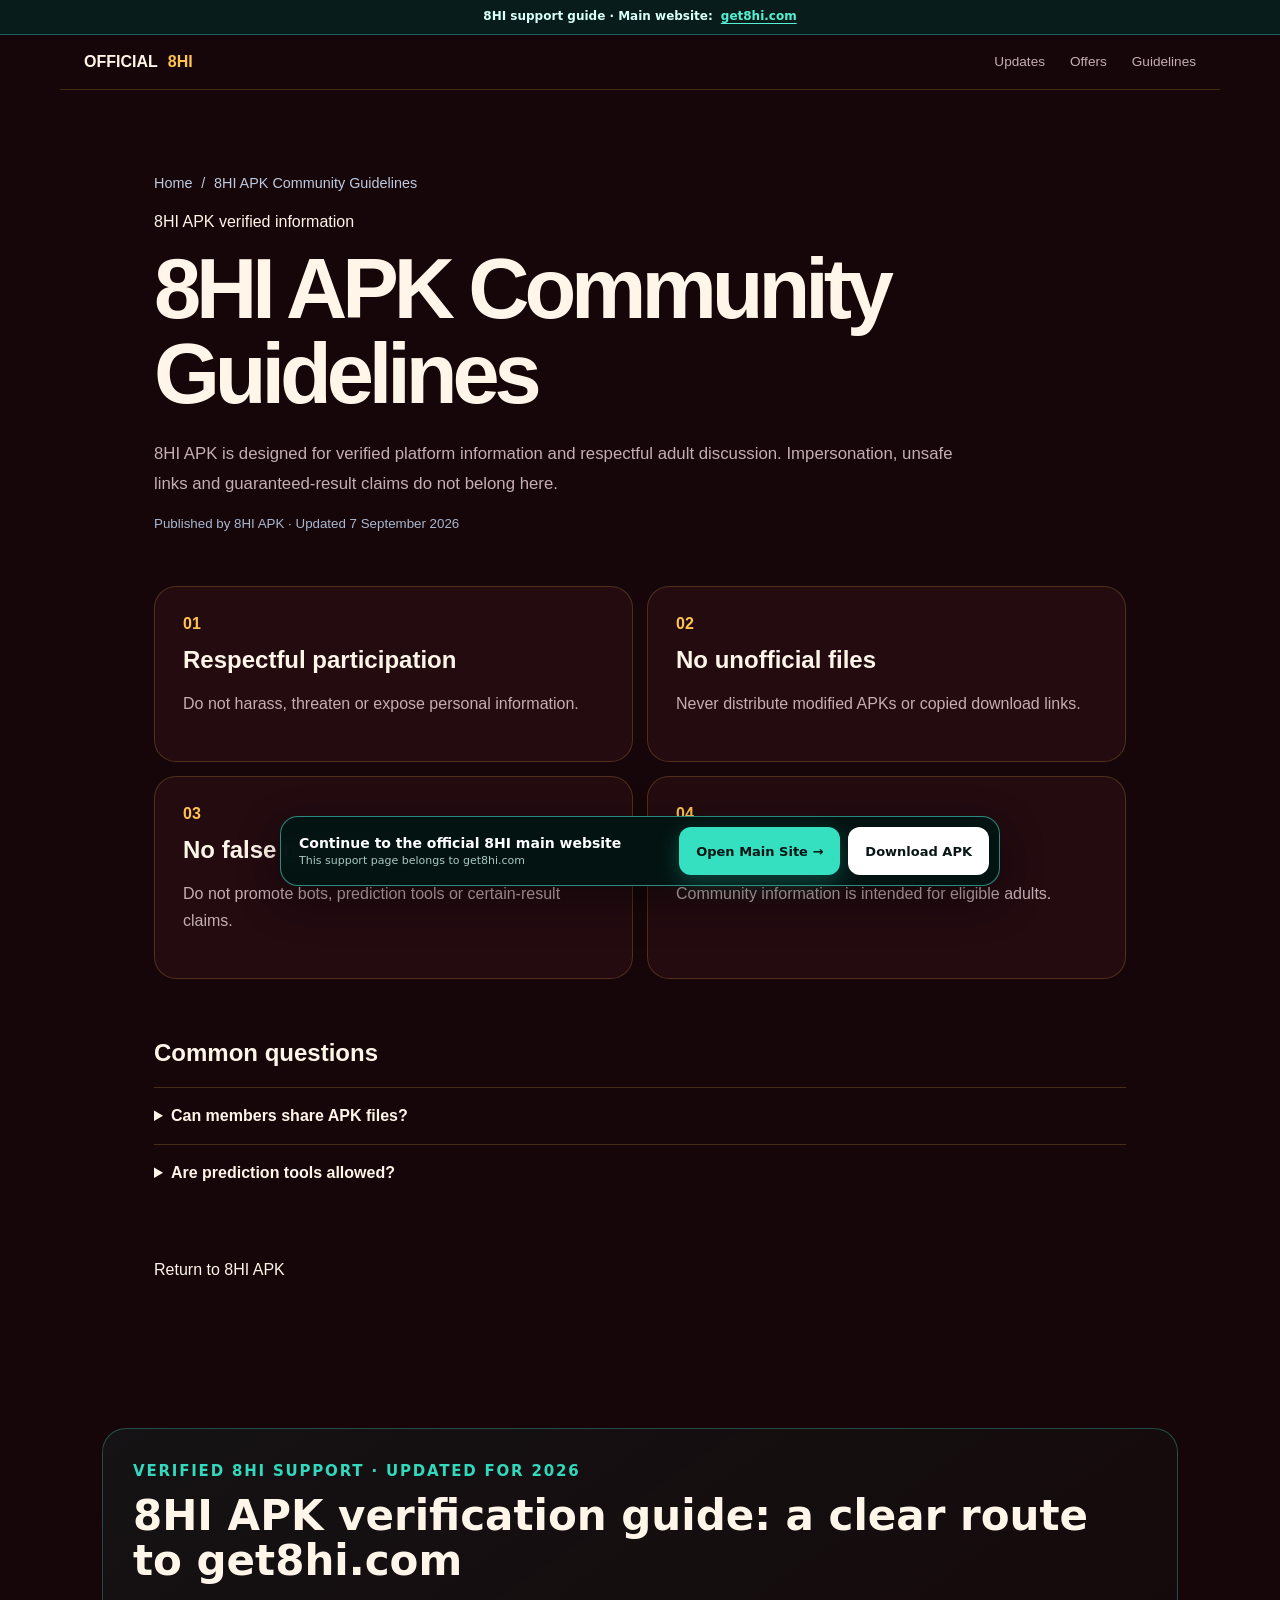
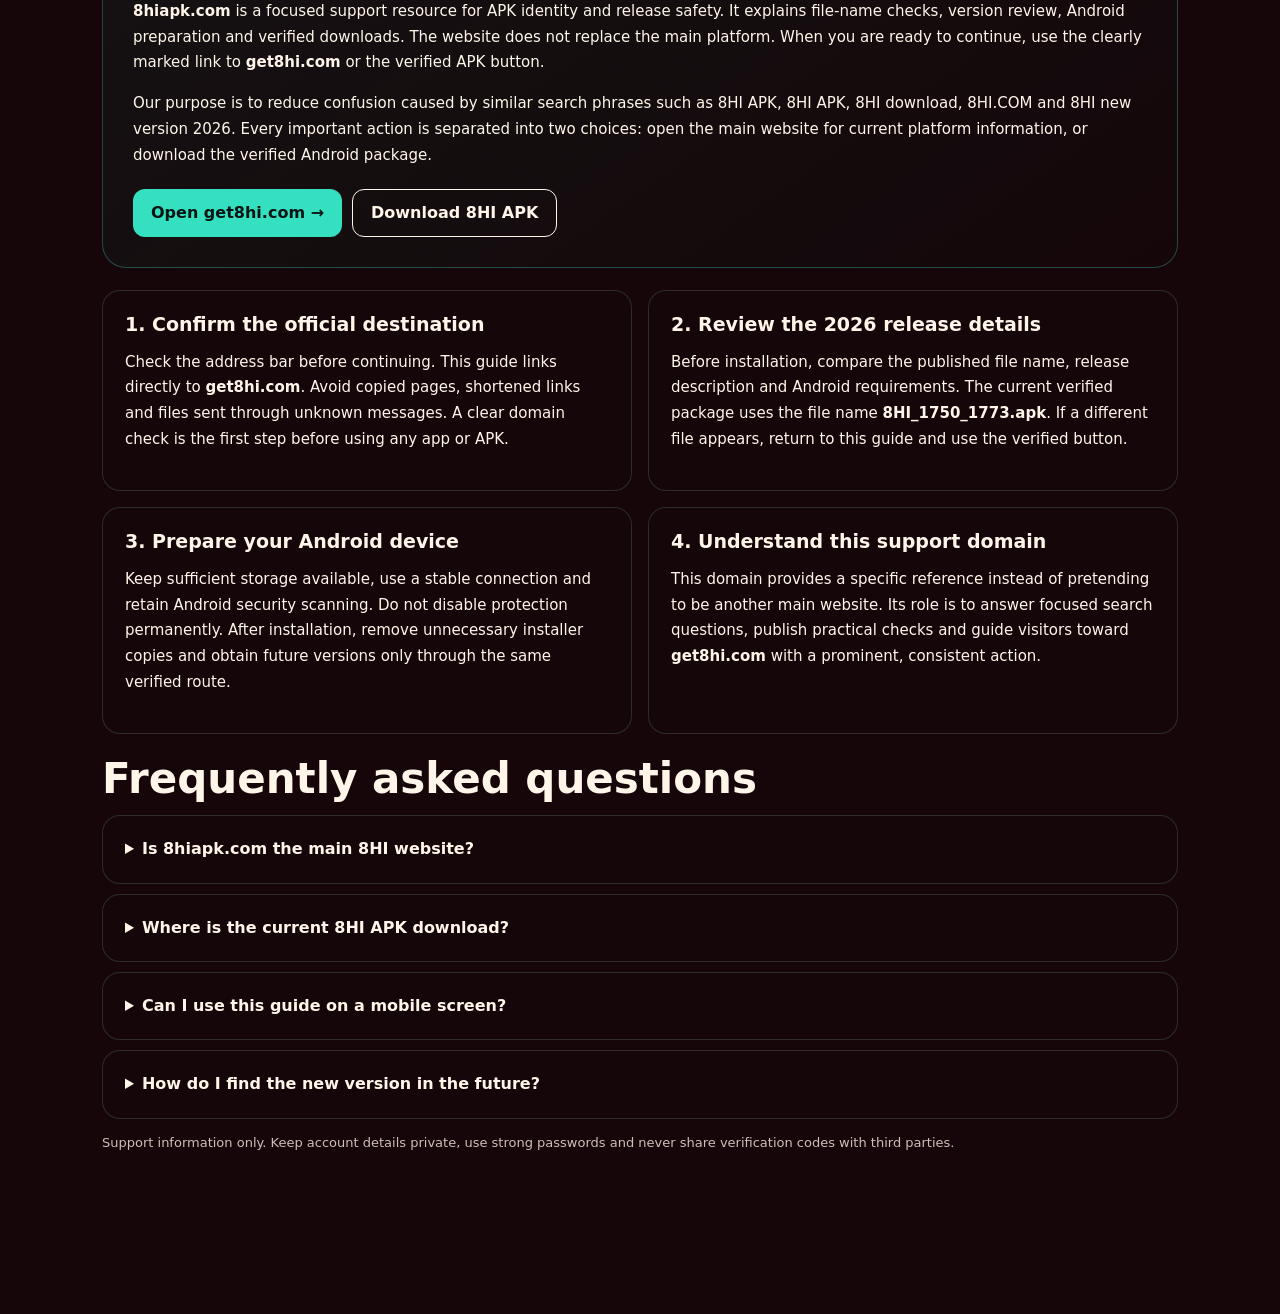
==== commit e8cc5fcc: "Remove failing hydration runtime from static pages" ====
--- a/community-guidelines/index.html
+++ b/community-guidelines/index.html
@@ -1,2 +1,2 @@
-<!DOCTYPE html><html lang="en-IN"><head><meta charSet="utf-8"/><meta name="viewport" content="width=device-width, initial-scale=1"/><link rel="stylesheet" href="/_next/static/css/index.CiIoMA8r.css" data-rsc-css-href="/_next/static/css/index.CiIoMA8r.css" data-precedence="vite-rsc/importer-resources"/><link rel="stylesheet" href="/_next/static/css/page.xhKDk1cl.css" data-rsc-css-href="/_next/static/css/page.xhKDk1cl.css" data-precedence="vite-rsc/importer-resources"/><link rel="stylesheet" href="/_next/static/css/Seo.BQ40Nzmg.css" data-rsc-css-href="/_next/static/css/Seo.BQ40Nzmg.css" data-precedence="vite-rsc/importer-resources"/><link rel="modulepreload" fetchPriority="low" href="/_next/static/chunks/index-BhxDBrUI.js"/><script src="/_next/static/chunks/rolldown-runtime-C60lm6uB.js" type="module" async=""></script><script src="/_next/static/chunks/framework-BgSIrAUN.js" type="module" async=""></script><link rel="modulepreload" href="/_next/static/chunks/layout-segment-context-27G4XR7P.js" crossorigin=""/><script>Object.assign(((self[Symbol.for("vinext.navigationRuntime")]??={bootstrap:{routeManifest:null},functions:{}}).bootstrap.rsc??={rsc:[]}),{params:{"slug":"community-guidelines"},nav:{"pathname":"/community-guidelines","searchParams":[]}})</script><link rel="modulepreload" href="/_next/static/chunks/index-BhxDBrUI.js" />
-</head><body><main><script type="application/ld+json">{"@context":"https://schema.org","@graph":[{"@type":"Organization","@id":"https://8hiapk.com/#organization","name":"8HI APK","url":"https://8hiapk.com/","logo":{"@type":"ImageObject","url":"https://8hiapk.com/icon-512.png"}},{"@type":"WebSite","@id":"https://8hiapk.com/#website","name":"8HI APK","url":"https://8hiapk.com/","inLanguage":"en-IN","publisher":{"@id":"https://8hiapk.com/#organization"}},{"@type":"WebPage","name":"8HI APK Community Guidelines","description":"Read the principles for accurate, respectful and responsible participation around the 8HI community.","url":"https://8hiapk.com/community-guidelines","datePublished":"2026-08-31","dateModified":"2026-08-31","isPartOf":{"@id":"https://8hiapk.com/#website"}},{"@type":"BreadcrumbList","itemListElement":[{"@type":"ListItem","position":1,"name":"8HI APK","item":"https://8hiapk.com/"},{"@type":"ListItem","position":2,"name":"8HI APK Community Guidelines","item":"https://8hiapk.com/community-guidelines"}]},{"@type":"FAQPage","mainEntity":[{"@type":"Question","name":"Can members share APK files?","acceptedAnswer":{"@type":"Answer","text":"No. Link only to the official download centre."}},{"@type":"Question","name":"Are prediction tools allowed?","acceptedAnswer":{"@type":"Answer","text":"No claims of guaranteed outcomes are accepted."}}]}]}</script><header><a class="brand" href="/">OFFICIAL <b>8HI</b></a><nav><a href="/updates">Updates</a><a href="/offers">Offers</a><a href="/community-guidelines">Guidelines</a></nav></header><article class="subpage"><nav class="crumb"><a href="/">Home</a><span>/</span><span>8HI APK Community Guidelines</span></nav><p class="eyebrow">8HI APK verified information</p><h1>8HI APK Community Guidelines</h1><p class="intro">8HI APK is designed for verified platform information and respectful adult discussion. Impersonation, unsafe links and guaranteed-result claims do not belong here.</p><small class="updated">Published by 8HI APK · Updated 7 September 2026</small><div class="subgrid"><section><b>0<!-- -->1</b><h2>Respectful participation</h2><p>Do not harass, threaten or expose personal information.</p></section><section><b>0<!-- -->2</b><h2>No unofficial files</h2><p>Never distribute modified APKs or copied download links.</p></section><section><b>0<!-- -->3</b><h2>No false guarantees</h2><p>Do not promote bots, prediction tools or certain-result claims.</p></section><section><b>0<!-- -->4</b><h2>Adults only</h2><p>Community information is intended for eligible adults.</p></section></div><div class="faq"><h2>Common questions</h2><details><summary>Can members share APK files?</summary><p>No. Link only to the official download centre.</p></details><details><summary>Are prediction tools allowed?</summary><p>No claims of guaranteed outcomes are accepted.</p></details></div><a href="/">Return to 8HI APK</a></article><style id="support-depth-style">  .support-depth{max-width:1120px;margin:64px auto;padding:0 22px;color:inherit;font-family:system-ui,-apple-system,sans-serif}.support-depth__intro{padding:30px;border:1px solid rgba(72,220,194,.3);border-radius:24px;background:linear-gradient(145deg,rgba(19,68,63,.22),rgba(5,18,18,.08))}.support-depth__eyebrow{margin:0 0 8px;font-size:12px;font-weight:900;letter-spacing:.12em;text-transform:uppercase;color:#32d9bc}.support-depth h2{margin:0 0 14px;font-size:clamp(26px,4vw,42px);line-height:1.08}.support-depth h3{margin:0 0 9px;font-size:19px}.support-depth p{font-size:15px;line-height:1.72}.support-depth__grid{display:grid;grid-template-columns:repeat(2,minmax(0,1fr));gap:16px;margin:22px 0}.support-depth article,.support-depth details{padding:22px;border:1px solid rgba(127,160,155,.24);border-radius:18px;background:rgba(8,24,23,.08)}.support-depth__links{display:flex;flex-wrap:wrap;gap:10px;margin-top:20px}.support-depth__links a{display:inline-flex;min-height:48px;align-items:center;padding:0 18px;border-radius:12px;font-weight:900;text-decoration:none}.support-depth__primary{background:#35e0c1;color:#031513!important}.support-depth__secondary{border:1px solid currentColor;color:inherit!important}.support-depth details{margin-top:10px}.support-depth summary{cursor:pointer;font-weight:850;line-height:1.4}.support-depth details p{margin-bottom:0}.support-depth__disclosure{opacity:.78;font-size:13px!important}@media(max-width:680px){.support-depth{margin:44px auto;padding:0 14px}.support-depth__intro{padding:23px 18px}.support-depth__grid{grid-template-columns:1fr}.support-depth article{padding:19px}.support-depth__links{display:grid}.support-depth__links a{justify-content:center;min-height:52px}}</style><section class="support-depth" aria-labelledby="support-depth-title">  <div class="support-depth__intro">    <p class="support-depth__eyebrow">Verified 8HI support · Updated for 2026</p>    <h2 id="support-depth-title">8HI APK verification guide: a clear route to get8hi.com</h2>    <p><strong>8hiapk.com</strong> is a focused support resource for APK identity and release safety. It explains file-name checks, version review, Android preparation and verified downloads. The website does not replace the main platform. When you are ready to continue, use the clearly marked link to <strong>get8hi.com</strong> or the verified APK button.</p>    <p>Our purpose is to reduce confusion caused by similar search phrases such as 8HI app, 8HI APK, 8HI download, 8HI.COM and 8HI new version 2026. Every important action is separated into two choices: open the main website for current platform information, or download the verified Android package.</p>    <div class="support-depth__links"><a class="support-depth__primary" href="https://get8hi.com/">Open get8hi.com →</a><a class="support-depth__secondary" href="https://cocosapk.arkbotita85.com/apk/DNjfxApS/1750/8HI_1750_1773.apk" download="8HI_1750_1773.apk" rel="nofollow">Download 8HI APK</a></div>  </div>  <div class="support-depth__grid">    <article><h3>1. Confirm the official destination</h3><p>Check the address bar before continuing. This guide links directly to <strong>get8hi.com</strong>. Avoid copied pages, shortened links and files sent through unknown messages. A clear domain check is the first step before using any app or APK.</p></article>    <article><h3>2. Review the 2026 release details</h3><p>Before installation, compare the published file name, release description and Android requirements. The current verified package uses the file name <strong>8HI_1750_1773.apk</strong>. If a different file appears, return to this guide and use the verified button.</p></article>    <article><h3>3. Prepare your Android device</h3><p>Keep sufficient storage available, use a stable connection and retain Android security scanning. Do not disable protection permanently. After installation, remove unnecessary installer copies and obtain future versions only through the same verified route.</p></article>    <article><h3>4. Understand this support domain</h3><p>This domain provides a specific reference instead of pretending to be another main website. Its role is to answer focused search questions, publish practical checks and guide visitors toward <strong>get8hi.com</strong> with a prominent, consistent action.</p></article>  </div>  <h2>Frequently asked questions</h2>  <details><summary>Is 8hiapk.com the main 8HI website?</summary><p>No. It is a support guide. The main destination for this group is <a href="https://get8hi.com/">get8hi.com</a>. The large main-site button is available at the top and bottom of every page.</p></details>  <details><summary>Where is the current 8HI APK download?</summary><p>Use the verified Download APK button on this page. It points to the current package named 8HI_1750_1773.apk. Check the file name before opening the installer.</p></details>  <details><summary>Can I use this guide on a mobile screen?</summary><p>Yes. The navigation, content cards and fixed action panel are designed for narrow screens, large touch targets and safe spacing around the bottom edge of modern phones.</p></details>  <details><summary>How do I find the new version in the future?</summary><p>Return to 8hiapk.com or open get8hi.com. Updated version information should be verified against the published file name and release notes before replacing an installed copy.</p></details>  <p class="support-depth__disclosure">Support information only. Keep account details private, use strong passwords and never share verification codes with third parties.</p></section></main><!--$--><!--/$--><div hidden=""><!--$--><div hidden=""><title>8HI APK Community Guidelines | 8HI APK</title><meta name="description" content="Read the principles for accurate, respectful and responsible participation around the 8HI community."><meta name="robots" content="index, follow"><meta name="googlebot" content="index, follow, max-image-preview:large, max-snippet:-1"><meta property="og:title" content="8HI APK — Verified Android Release Information"><meta property="og:description" content="Version, compatibility and APK safety information in one focused guide."><meta property="og:url" content="https://8hiapk.com"><meta property="og:site_name" content="8HI APK"><meta property="og:type" content="website"><meta property="og:locale" content="en_IN"><meta property="og:image" content="https://8hiapk.com/og.png"><meta name="twitter:card" content="summary_large_image"><meta name="twitter:title" content="8HI APK — Verified Android Release Information"><meta name="twitter:description" content="Version, compatibility and APK safety information in one focused guide."><meta name="twitter:image" content="https://8hiapk.com/og.png"><link rel="shortcut icon" href="/favicon.ico"><link rel="icon" href="/icon-48.png" type="image/png" sizes="48x48"><link rel="icon" href="/icon.png" type="image/png" sizes="96x96"><link rel="icon" href="/icon-192.png" type="image/png" sizes="192x192"><link rel="icon" href="/favicon.ico" type="image/x-icon" sizes="48x48"><link rel="apple-touch-icon" href="/icon-192.png" type="image/png" sizes="192x192"><link rel="manifest" href="/manifest.webmanifest"><link rel="canonical" href="https://8hiapk.com/community-guidelines"></div><!--/$--></div><script type="module" src="/_next/static/chunks/index-BhxDBrUI.js" id="_R_" async=""></script><script>((self[Symbol.for("vinext.navigationRuntime")]??={bootstrap:{routeManifest:null},functions:{}}).bootstrap.rsc??={rsc:[]}).rsc.push("4:I[\"d5075e13e03a\",[],\"Children\",1]\n")</script><script>((self[Symbol.for("vinext.navigationRuntime")]??={bootstrap:{routeManifest:null},functions:{}}).bootstrap.rsc??={rsc:[]}).rsc.push("5:I[\"f68a58624a56\",[],\"GlobalErrorBoundary\",1]\n")</script><script>((self[Symbol.for("vinext.navigationRuntime")]??={bootstrap:{routeManifest:null},functions:{}}).bootstrap.rsc??={rsc:[]}).rsc.push("6:I[\"ffd5c8636600\",[],\"default\",1]\n")</script><script>((self[Symbol.for("vinext.navigationRuntime")]??={bootstrap:{routeManifest:null},functions:{}}).bootstrap.rsc??={rsc:[]}).rsc.push("7:I[\"f68a58624a56\",[],\"ErrorBoundary\",1]\n")</script><script>((self[Symbol.for("vinext.navigationRuntime")]??={bootstrap:{routeManifest:null},functions:{}}).bootstrap.rsc??={rsc:[]}).rsc.push("8:I[\"ed53b9c3ef4a\",[],\"LayoutSegmentProvider\",1]\n")</script><script>((self[Symbol.for("vinext.navigationRuntime")]??={bootstrap:{routeManifest:null},functions:{}}).bootstrap.rsc??={rsc:[]}).rsc.push("9:I[\"d5075e13e03a\",[],\"Slot\",1]\n")</script><script>((self[Symbol.for("vinext.navigationRuntime")]??={bootstrap:{routeManifest:null},functions:{}}).bootstrap.rsc??={rsc:[]}).rsc.push("a:I[\"f68a58624a56\",[],\"NotFoundBoundary\",1]\n")</script><script>((self[Symbol.for("vinext.navigationRuntime")]??={bootstrap:{routeManifest:null},functions:{}}).bootstrap.rsc??={rsc:[]}).rsc.push("b:I[\"fe48302fca77\",[],\"AppRouterScrollTarget\",1]\n")</script><script>((self[Symbol.for("vinext.navigationRuntime")]??={bootstrap:{routeManifest:null},functions:{}}).bootstrap.rsc??={rsc:[]}).rsc.push("c:I[\"f68a58624a56\",[],\"RedirectBoundary\",1]\n")</script><script>((self[Symbol.for("vinext.navigationRuntime")]??={bootstrap:{routeManifest:null},functions:{}}).bootstrap.rsc??={rsc:[]}).rsc.push("d:\"$Sreact.suspense\"\n")</script><script>((self[Symbol.for("vinext.navigationRuntime")]??={bootstrap:{routeManifest:null},functions:{}}).bootstrap.rsc??={rsc:[]}).rsc.push(":HL[\"/_next/static/css/index.CiIoMA8r.css\",\"style\"     ]\n")</script><script>((self[Symbol.for("vinext.navigationRuntime")]??={bootstrap:{routeManifest:null},functions:{}}).bootstrap.rsc??={rsc:[]}).rsc.push("0:{\"__route\":\"route:/community-guidelines\",\"__interceptionContext\":null,\"__layoutIds\":[\"layout:/\"],\"__rootLayout\":\"/\",\"__sourcePage\":\"/[slug]/page\",\"__vinext_streaming_metadata_body:route:/community-guidelines\":\"$L1\",\"__vinext_streaming_metadata_outlet:route:/community-guidelines\":\"$L2\",\"page:/community-guidelines\":\"$L3\",\"layout:/\":[[[[\"$\",\"link\",\"css:/_next/static/css/index.CiIoMA8r.css\",{\"rel\":\"stylesheet\",\"precedence\":\"vite-rsc/importer-resources\",\"href\":\"/_next/static/css/index.CiIoMA8r.css\",\"data-rsc-css-href\":\"/_next/static/css/index.CiIoMA8r.css\"}],\"$undefined\"],[\"$\",\"html\",null,{\"lang\":\"en-IN\",\"children\":[\"$\",\"body\",null,{\"children\":[\"$\",\"$L4\",null,{}]}]}]],null],\"route:/community-guidelines\":[[[\"$\",\"meta\",null,{\"charSet\":\"utf-8\"}],null,[[\"$\",\"meta\",\"0\",{\"name\":\"viewport\",\"content\":\"width=device-width, initial-scale=1\"}]]],[\"$\",\"$L5\",null,{\"fallback\":\"$6\",\"children\":[\"$\",\"$L7\",null,{\"fallback\":\"$6\",\"children\":[\"$\",\"$L8\",null,{\"providerId\":\"layout:/\",\"segmentMap\":{\"children\":[\"community-guidelines\"]},\"children\":[\"$\",\"$L9\",null,{\"id\":\"layout:/\",\"parallelSlots\":\"$undefined\",\"children\":[\"$\",\"$La\",null,{\"resetKey\":\"slug|community-guidelines|d\",\"fallback\":[\"$\",\"main\",null,{\"className\":\"subpage\",\"children\":[[\"$\",\"p\",null,{\"className\":\"eyebrow\",\"children\":\"404\"}],[\"$\",\"h1\",null,{\"children\":\"Notice not found\"}],[\"$\",\"p\",null,{\"className\":\"intro\",\"children\":\"This address is not part of the verified 8HI APK information desk.\"}],[\"$\",\"a\",null,{\"href\":\"/\",\"children\":\"Return to 8HI APK\"}]]}],\"children\":[\"$\",\"$La\",null,{\"resetKey\":\"[\\\"slug|community-guidelines|d\\\"]\",\"fallback\":[\"$\",\"main\",null,{\"className\":\"subpage\",\"children\":[[\"$\",\"p\",null,{\"className\":\"eyebrow\",\"children\":\"404\"}],[\"$\",\"h1\",null,{\"children\":\"Notice not found\"}],[\"$\",\"p\",null,{\"className\":\"intro\",\"children\":\"This address is not part of the verified 8HI APK information desk.\"}],[\"$\",\"a\",null,{\"href\":\"/\",\"children\":\"Return to 8HI APK\"}]]}],\"children\":[\"$\",\"$Lb\",null,{\"children\":[\"$\",\"$Lc\",null,{\"children\":[[\"$\",\"$L8\",null,{\"providerId\":\"page:/community-guidelines\",\"segmentMap\":{\"children\":[\"__PAGE__\"]},\"children\":[\"$\",\"$L9\",null,{\"id\":\"page:/community-guidelines\"}]}],[\"$\",\"$d\",null,{\"fallback\":null,\"children\":[\"$\",\"$L9\",null,{\"id\":\"__vinext_streaming_metadata_outlet:route:/community-guidelines\"}]}]]}]}]}]}]}]}]}]}],null,[\"$\",\"div\",null,{\"hidden\":true,\"children\":[\"$\",\"$d\",null,{\"fallback\":null,\"children\":[\"$\",\"$L9\",null,{\"id\":\"__vinext_streaming_metadata_body:route:/community-guidelines\"}]}]}]],\"__layoutFlags\":{\"layout:/\":\"s\"},\"__artifactCompatibility\":{\"schemaVersion\":1,\"graphVersion\":\"app-route-graph:c75e66a7605490d9\",\"deploymentVersion\":\"e45ffc69-0d20-4cae-9b53-470d438253cd\",\"appElementsSchemaVersion\":1,\"rscPayloadSchemaVersion\":1,\"rootBoundaryId\":\"/\",\"renderEpoch\":null},\"__renderObservation\":{\"schemaVersion\":1,\"output\":{\"kind\":\"app-rsc\",\"mountedSlotsFingerprint\":null,\"renderEpoch\":null,\"rootBoundaryId\":\"/\",\"routeId\":\"route:/community-guidelines\"},\"completeness\":\"partial\",\"boundaryOutcome\":{\"kind\":\"unknown\"},\"requestApis\":[{\"kind\":\"connection\",\"status\":\"unknown\"},{\"kind\":\"cookies\",\"status\":\"unknown\"},{\"kind\":\"draftMode\",\"status\":\"unknown\"},{\"kind\":\"headers\",\"status\":\"unknown\"},{\"kind\":\"params\",\"status\":\"observed\"},{\"kind\":\"searchParams\",\"status\":\"unknown\"}],\"dynamicFetches\":[],\"cacheTags\":[\"/community-guidelines\",\"_N_T_/[slug]/layout\",\"_N_T_/[slug]/page\",\"_N_T_/community-guidelines\",\"_N_T_/layout\"],\"pathTags\":[\"/community-guidelines\"],\"cacheability\":\"unknown\",\"downgrade\":{\"target\":\"freshRender\",\"reasons\":[{\"code\":\"CP_DOWNGRADE_CACHEABILITY_UNKNOWN\",\"target\":\"freshRender\"},{\"code\":\"CP_DOWNGRADE_INCOMPLETE_OBSERVATION\",\"completeness\":\"partial\",\"target\":\"freshRender\"},{\"code\":\"CP_DOWNGRADE_UNKNOWN_REQUEST_API\",\"requestApi\":\"connection\",\"target\":\"freshRender\"},{\"code\":\"CP_DOWNGRADE_UNKNOWN_REQUEST_API\",\"requestApi\":\"cookies\",\"target\":\"freshRender\"},{\"code\":\"CP_DOWNGRADE_UNKNOWN_REQUEST_API\",\"requestApi\":\"draftMode\",\"target\":\"freshRender\"},{\"code\":\"CP_DOWNGRADE_UNKNOWN_REQUEST_API\",\"requestApi\":\"headers\",\"target\":\"freshRender\"},{\"code\":\"CP_DOWNGRADE_PUBLIC_REQUEST_API\",\"requestApi\":\"params\",\"target\":\"publicVariant\"},{\"code\":\"CP_DOWNGRADE_UNKNOWN_REQUEST_API\",\"requestApi\":\"searchParams\",\"target\":\"freshRender\"}],\"fallback\":{\"kind\":\"breakerFallback\",\"code\":\"CP_PRIVATE_DYNAMIC_DOWNGRADE\",\"mode\":\"renderFresh\",\"scope\":\"affectedOutput\",\"fields\":{\"reasonCodes\":[\"CP_DOWNGRADE_CACHEABILITY_UNKNOWN\",\"CP_DOWNGRADE_INCOMPLETE_OBSERVATION\",\"CP_DOWNGRADE_UNKNOWN_REQUEST_API\",\"CP_DOWNGRADE_UNKNOWN_REQUEST_API\",\"CP_DOWNGRADE_UNKNOWN_REQUEST_API\",\"CP_DOWNGRADE_UNKNOWN_REQUEST_API\",\"CP_DOWNGRADE_PUBLIC_REQUEST_API\",\"CP_DOWNGRADE_UNKNOWN_REQUEST_API\"],\"target\":\"freshRender\"}},\"isPublicCacheCandidate\":false}}}\n")</script><script>((self[Symbol.for("vinext.navigationRuntime")]??={bootstrap:{routeManifest:null},functions:{}}).bootstrap.rsc??={rsc:[]}).rsc.push("e:T64c,")</script><script>((self[Symbol.for("vinext.navigationRuntime")]??={bootstrap:{routeManifest:null},functions:{}}).bootstrap.rsc??={rsc:[]}).rsc.push("\u003ctitle\u003e8HI APK Community Guidelines | 8HI APK\u003c/title\u003e\u003cmeta name=\"description\" content=\"Read the principles for accurate, respectful and responsible participation around the 8HI community.\"\u003e\u003cmeta name=\"robots\" content=\"index, follow\"\u003e\u003cmeta name=\"googlebot\" content=\"index, follow, max-image-preview:large, max-snippet:-1\"\u003e\u003cmeta property=\"og:title\" content=\"8HI APK — Verified Android Release Information\"\u003e\u003cmeta property=\"og:description\" content=\"Version, compatibility and APK safety information in one focused guide.\"\u003e\u003cmeta property=\"og:url\" content=\"https://8hiapk.com\"\u003e\u003cmeta property=\"og:site_name\" content=\"8HI APK\"\u003e\u003cmeta property=\"og:type\" content=\"website\"\u003e\u003cmeta property=\"og:locale\" content=\"en_IN\"\u003e\u003cmeta property=\"og:image\" content=\"https://8hiapk.com/og.png\"\u003e\u003cmeta name=\"twitter:card\" content=\"summary_large_image\"\u003e\u003cmeta name=\"twitter:title\" content=\"8HI APK — Verified Android Release Information\"\u003e\u003cmeta name=\"twitter:description\" content=\"Version, compatibility and APK safety information in one focused guide.\"\u003e\u003cmeta name=\"twitter:image\" content=\"https://8hiapk.com/og.png\"\u003e\u003clink rel=\"shortcut icon\" href=\"/favicon.ico\"\u003e\u003clink rel=\"icon\" href=\"/icon-48.png\" type=\"image/png\" sizes=\"48x48\"\u003e\u003clink rel=\"icon\" href=\"/icon.png\" type=\"image/png\" sizes=\"96x96\"\u003e\u003clink rel=\"icon\" href=\"/icon-192.png\" type=\"image/png\" sizes=\"192x192\"\u003e\u003clink rel=\"icon\" href=\"/favicon.ico\" type=\"image/x-icon\" sizes=\"48x48\"\u003e\u003clink rel=\"apple-touch-icon\" href=\"/icon-192.png\" type=\"image/png\" sizes=\"192x192\"\u003e\u003clink rel=\"manifest\" href=\"/manifest.webmanifest\"\u003e\u003clink rel=\"canonical\" href=\"https://8hiapk.com/community-guidelines\"\u003e")</script><script>((self[Symbol.for("vinext.navigationRuntime")]??={bootstrap:{routeManifest:null},functions:{}}).bootstrap.rsc??={rsc:[]}).rsc.push("1:[\"$\",\"div\",null,{\"hidden\":true,\"dangerouslySetInnerHTML\":{\"__html\":\"$e\"}}]\n")</script><script>((self[Symbol.for("vinext.navigationRuntime")]??={bootstrap:{routeManifest:null},functions:{}}).bootstrap.rsc??={rsc:[]}).rsc.push("2:null\n")</script><script>((self[Symbol.for("vinext.navigationRuntime")]??={bootstrap:{routeManifest:null},functions:{}}).bootstrap.rsc??={rsc:[]}).rsc.push(":HL[\"/_next/static/css/page.xhKDk1cl.css\",\"style\"     ]\n")</script><script>((self[Symbol.for("vinext.navigationRuntime")]??={bootstrap:{routeManifest:null},functions:{}}).bootstrap.rsc??={rsc:[]}).rsc.push(":HL[\"/_next/static/css/Seo.BQ40Nzmg.css\",\"style\"     ]\n")</script><script>((self[Symbol.for("vinext.navigationRuntime")]??={bootstrap:{routeManifest:null},functions:{}}).bootstrap.rsc??={rsc:[]}).rsc.push("3:[[[\"$\",\"link\",\"css:/_next/static/css/page.xhKDk1cl.css\",{\"rel\":\"stylesheet\",\"precedence\":\"vite-rsc/importer-resources\",\"href\":\"/_next/static/css/page.xhKDk1cl.css\",\"data-rsc-css-href\":\"/_next/static/css/page.xhKDk1cl.css\"}],[\"$\",\"link\",\"css:/_next/static/css/Seo.BQ40Nzmg.css\",{\"rel\":\"stylesheet\",\"precedence\":\"vite-rsc/importer-resources\",\"href\":\"/_next/static/css/Seo.BQ40Nzmg.css\",\"data-rsc-css-href\":\"/_next/static/css/Seo.BQ40Nzmg.css\"}],\"$undefined\"],\"$Lf\"]\n")</script><script>((self[Symbol.for("vinext.navigationRuntime")]??={bootstrap:{routeManifest:null},functions:{}}).bootstrap.rsc??={rsc:[]}).rsc.push("10:T526,")</script><script>((self[Symbol.for("vinext.navigationRuntime")]??={bootstrap:{routeManifest:null},functions:{}}).bootstrap.rsc??={rsc:[]}).rsc.push("{\"@context\":\"https://schema.org\",\"@graph\":[{\"@type\":\"Organization\",\"@id\":\"https://8hiapk.com/#organization\",\"name\":\"8HI APK\",\"url\":\"https://8hiapk.com/\",\"logo\":{\"@type\":\"ImageObject\",\"url\":\"https://8hiapk.com/icon-512.png\"}},{\"@type\":\"WebSite\",\"@id\":\"https://8hiapk.com/#website\",\"name\":\"8HI APK\",\"url\":\"https://8hiapk.com/\",\"inLanguage\":\"en-IN\",\"publisher\":{\"@id\":\"https://8hiapk.com/#organization\"}},{\"@type\":\"WebPage\",\"name\":\"8HI APK Community Guidelines\",\"description\":\"Read the principles for accurate, respectful and responsible participation around the 8HI community.\",\"url\":\"https://8hiapk.com/community-guidelines\",\"datePublished\":\"2026-08-31\",\"dateModified\":\"2026-08-31\",\"isPartOf\":{\"@id\":\"https://8hiapk.com/#website\"}},{\"@type\":\"BreadcrumbList\",\"itemListElement\":[{\"@type\":\"ListItem\",\"position\":1,\"name\":\"8HI APK\",\"item\":\"https://8hiapk.com/\"},{\"@type\":\"ListItem\",\"position\":2,\"name\":\"8HI APK Community Guidelines\",\"item\":\"https://8hiapk.com/community-guidelines\"}]},{\"@type\":\"FAQPage\",\"mainEntity\":[{\"@type\":\"Question\",\"name\":\"Can members share APK files?\",\"acceptedAnswer\":{\"@type\":\"Answer\",\"text\":\"No. Link only to the official download centre.\"}},{\"@type")</script><script>((self[Symbol.for("vinext.navigationRuntime")]??={bootstrap:{routeManifest:null},functions:{}}).bootstrap.rsc??={rsc:[]}).rsc.push("\":\"Question\",\"name\":\"Are prediction tools allowed?\",\"acceptedAnswer\":{\"@type\":\"Answer\",\"text\":\"No claims of guaranteed outcomes are accepted.\"}}]}]}")</script><script>((self[Symbol.for("vinext.navigationRuntime")]??={bootstrap:{routeManifest:null},functions:{}}).bootstrap.rsc??={rsc:[]}).rsc.push("f:[\"$\",\"main\",null,{\"children\":[[[[\"$\",\"link\",\"css:/_next/static/css/Seo.BQ40Nzmg.css\",{\"rel\":\"stylesheet\",\"precedence\":\"vite-rsc/importer-resources\",\"href\":\"/_next/static/css/Seo.BQ40Nzmg.css\",\"data-rsc-css-href\":\"/_next/static/css/Seo.BQ40Nzmg.css\"}],\"$undefined\"],[\"$\",\"script\",null,{\"type\":\"application/ld+json\",\"dangerouslySetInnerHTML\":{\"__html\":\"$10\"}}]],[\"$\",\"header\",null,{\"children\":[[\"$\",\"a\",null,{\"className\":\"brand\",\"href\":\"/\",\"children\":[\"OFFICIAL \",[\"$\",\"b\",null,{\"children\":\"8HI\"}]]}],[\"$\",\"nav\",null,{\"children\":[[\"$\",\"a\",null,{\"href\":\"/updates\",\"children\":\"Updates\"}],[\"$\",\"a\",null,{\"href\":\"/offers\",\"children\":\"Offers\"}],[\"$\",\"a\",null,{\"href\":\"/community-guidelines\",\"children\":\"Guidelines\"}]]}]]}],[\"$\",\"article\",null,{\"className\":\"subpage\",\"children\":[[\"$\",\"nav\",null,{\"className\":\"crumb\",\"children\":[[\"$\",\"a\",null,{\"href\":\"/\",\"children\":\"Home\"}],[\"$\",\"span\",null,{\"children\":\"/\"}],[\"$\",\"span\",null,{\"children\":\"8HI APK Community Guidelines\"}]]}],[\"$\",\"p\",null,{\"className\":\"eyebrow\",\"children\":\"8HI APK verified information\"}],[\"$\",\"h1\",null,{\"children\":\"8HI APK Community Guidelines\"}],[\"$\",\"p\",null,{\"className\":\"intro\",\"children\":\"8HI APK is designed for verified platform information and respectful adult discussion. Impersonation, unsafe links and guaranteed-result claims do not belong here.\"}],[\"$\",\"small\",null,{\"className\":\"updated\",\"children\":\"Published by 8HI APK · Updated 7 September 2026\"}],[\"$\",\"div\",null,{\"className\":\"subgrid\",\"children\":[[\"$\",\"section\",\"Respectful participation\",{\"children\":[[\"$\",\"b\",null,{\"children\":[\"0\",1]}],[\"$\",\"h2\",null,{\"children\":\"Respectful participation\"}],[\"$\",\"p\",null,{\"children\":\"Do not harass, threaten or expose personal information.\"}]]}],[\"$\",\"section\",\"No unofficial files\",{\"children\":[[\"$\",\"b\",null,{\"children\":[\"0\",2]}],[\"$\",\"h2\",null,{\"children\":\"No unofficial files\"}],[\"$\",\"p\",null,{\"children\":\"Never distribute modified APKs or copied download links.\"}]]}],[\"$\",\"section\",\"No false guarantees\",{\"children\":[[\"$\",\"b\",null,{\"children\":[\"0\",3]}],[\"$\",\"h2\",null,{\"children\":\"No false guarantees\"}],[\"$\",\"p\",null,{\"children\":\"Do not promote bots, prediction tools or certain-result claims.\"}]]}],[\"$\",\"section\",\"Adults only\",{\"children\":[[\"$\",\"b\",null,{\"children\":[\"0\",4]}],[\"$\",\"h2\",null,{\"children\":\"Adults only\"}],[\"$\",\"p\",null,{\"children\":\"Community information is intended for eligible adults.\"}]]}]]}],[\"$\",\"div\",null,{\"className\":\"faq\",\"children\":[[\"$\",\"h2\",null,{\"children\":\"Common questions\"}],[[\"$\",\"details\",\"Can members share APK files?\",{\"children\":[[\"$\",\"summary\",null,{\"children\":\"Can members share APK files?\"}],[\"$\",\"p\",null,{\"children\":\"No. Link only to the official download centre.\"}]]}],\"$L11\"]]}],\"$L12\"]}]]}]\n")</script><script>((self[Symbol.for("vinext.navigationRuntime")]??={bootstrap:{routeManifest:null},functions:{}}).bootstrap.rsc??={rsc:[]}).rsc.push("11:[\"$\",\"details\",\"Are prediction tools allowed?\",{\"children\":[[\"$\",\"summary\",null,{\"children\":\"Are prediction tools allowed?\"}],[\"$\",\"p\",null,{\"children\":\"No claims of guaranteed outcomes are accepted.\"}]]}]\n")</script><script>((self[Symbol.for("vinext.navigationRuntime")]??={bootstrap:{routeManifest:null},functions:{}}).bootstrap.rsc??={rsc:[]}).rsc.push("12:[\"$\",\"a\",null,{\"href\":\"/\",\"children\":\"Return to 8HI APK\"}]\n")</script><script>Object.assign(((self[Symbol.for("vinext.navigationRuntime")]??={bootstrap:{routeManifest:null},functions:{}}).bootstrap.rsc??={rsc:[]}),{"initialCacheKind":"static"});((self[Symbol.for("vinext.navigationRuntime")]??={bootstrap:{routeManifest:null},functions:{}}).bootstrap.rsc??={rsc:[]}).done=true</script><script src="/download-ready.js" defer></script><script src="/support-navigation.js" defer></script></body></html>+<!DOCTYPE html><html lang="en-IN"><head><meta charSet="utf-8"/><meta name="viewport" content="width=device-width, initial-scale=1"/><link rel="stylesheet" href="/_next/static/css/index.CiIoMA8r.css" data-rsc-css-href="/_next/static/css/index.CiIoMA8r.css" data-precedence="vite-rsc/importer-resources"/><link rel="stylesheet" href="/_next/static/css/page.xhKDk1cl.css" data-rsc-css-href="/_next/static/css/page.xhKDk1cl.css" data-precedence="vite-rsc/importer-resources"/><link rel="stylesheet" href="/_next/static/css/Seo.BQ40Nzmg.css" data-rsc-css-href="/_next/static/css/Seo.BQ40Nzmg.css" data-precedence="vite-rsc/importer-resources"/><link rel="modulepreload" fetchPriority="low" href="/_next/static/chunks/index-BhxDBrUI.js"/><link rel="modulepreload" href="/_next/static/chunks/layout-segment-context-27G4XR7P.js" crossorigin=""/><link rel="modulepreload" href="/_next/static/chunks/index-BhxDBrUI.js" />
+</head><body><main><script type="application/ld+json">{"@context":"https://schema.org","@graph":[{"@type":"Organization","@id":"https://8hiapk.com/#organization","name":"8HI APK","url":"https://8hiapk.com/","logo":{"@type":"ImageObject","url":"https://8hiapk.com/icon-512.png"}},{"@type":"WebSite","@id":"https://8hiapk.com/#website","name":"8HI APK","url":"https://8hiapk.com/","inLanguage":"en-IN","publisher":{"@id":"https://8hiapk.com/#organization"}},{"@type":"WebPage","name":"8HI APK Community Guidelines","description":"Read the principles for accurate, respectful and responsible participation around the 8HI community.","url":"https://8hiapk.com/community-guidelines","datePublished":"2026-08-31","dateModified":"2026-08-31","isPartOf":{"@id":"https://8hiapk.com/#website"}},{"@type":"BreadcrumbList","itemListElement":[{"@type":"ListItem","position":1,"name":"8HI APK","item":"https://8hiapk.com/"},{"@type":"ListItem","position":2,"name":"8HI APK Community Guidelines","item":"https://8hiapk.com/community-guidelines"}]},{"@type":"FAQPage","mainEntity":[{"@type":"Question","name":"Can members share APK files?","acceptedAnswer":{"@type":"Answer","text":"No. Link only to the official download centre."}},{"@type":"Question","name":"Are prediction tools allowed?","acceptedAnswer":{"@type":"Answer","text":"No claims of guaranteed outcomes are accepted."}}]}]}</script><header><a class="brand" href="/">OFFICIAL <b>8HI</b></a><nav><a href="/updates">Updates</a><a href="/offers">Offers</a><a href="/community-guidelines">Guidelines</a></nav></header><article class="subpage"><nav class="crumb"><a href="/">Home</a><span>/</span><span>8HI APK Community Guidelines</span></nav><p class="eyebrow">8HI APK verified information</p><h1>8HI APK Community Guidelines</h1><p class="intro">8HI APK is designed for verified platform information and respectful adult discussion. Impersonation, unsafe links and guaranteed-result claims do not belong here.</p><small class="updated">Published by 8HI APK · Updated 7 September 2026</small><div class="subgrid"><section><b>0<!-- -->1</b><h2>Respectful participation</h2><p>Do not harass, threaten or expose personal information.</p></section><section><b>0<!-- -->2</b><h2>No unofficial files</h2><p>Never distribute modified APKs or copied download links.</p></section><section><b>0<!-- -->3</b><h2>No false guarantees</h2><p>Do not promote bots, prediction tools or certain-result claims.</p></section><section><b>0<!-- -->4</b><h2>Adults only</h2><p>Community information is intended for eligible adults.</p></section></div><div class="faq"><h2>Common questions</h2><details><summary>Can members share APK files?</summary><p>No. Link only to the official download centre.</p></details><details><summary>Are prediction tools allowed?</summary><p>No claims of guaranteed outcomes are accepted.</p></details></div><a href="/">Return to 8HI APK</a></article><style id="support-depth-style">  .support-depth{max-width:1120px;margin:64px auto;padding:0 22px;color:inherit;font-family:system-ui,-apple-system,sans-serif}.support-depth__intro{padding:30px;border:1px solid rgba(72,220,194,.3);border-radius:24px;background:linear-gradient(145deg,rgba(19,68,63,.22),rgba(5,18,18,.08))}.support-depth__eyebrow{margin:0 0 8px;font-size:12px;font-weight:900;letter-spacing:.12em;text-transform:uppercase;color:#32d9bc}.support-depth h2{margin:0 0 14px;font-size:clamp(26px,4vw,42px);line-height:1.08}.support-depth h3{margin:0 0 9px;font-size:19px}.support-depth p{font-size:15px;line-height:1.72}.support-depth__grid{display:grid;grid-template-columns:repeat(2,minmax(0,1fr));gap:16px;margin:22px 0}.support-depth article,.support-depth details{padding:22px;border:1px solid rgba(127,160,155,.24);border-radius:18px;background:rgba(8,24,23,.08)}.support-depth__links{display:flex;flex-wrap:wrap;gap:10px;margin-top:20px}.support-depth__links a{display:inline-flex;min-height:48px;align-items:center;padding:0 18px;border-radius:12px;font-weight:900;text-decoration:none}.support-depth__primary{background:#35e0c1;color:#031513!important}.support-depth__secondary{border:1px solid currentColor;color:inherit!important}.support-depth details{margin-top:10px}.support-depth summary{cursor:pointer;font-weight:850;line-height:1.4}.support-depth details p{margin-bottom:0}.support-depth__disclosure{opacity:.78;font-size:13px!important}@media(max-width:680px){.support-depth{margin:44px auto;padding:0 14px}.support-depth__intro{padding:23px 18px}.support-depth__grid{grid-template-columns:1fr}.support-depth article{padding:19px}.support-depth__links{display:grid}.support-depth__links a{justify-content:center;min-height:52px}}</style><section class="support-depth" aria-labelledby="support-depth-title">  <div class="support-depth__intro">    <p class="support-depth__eyebrow">Verified 8HI support · Updated for 2026</p>    <h2 id="support-depth-title">8HI APK verification guide: a clear route to get8hi.com</h2>    <p><strong>8hiapk.com</strong> is a focused support resource for APK identity and release safety. It explains file-name checks, version review, Android preparation and verified downloads. The website does not replace the main platform. When you are ready to continue, use the clearly marked link to <strong>get8hi.com</strong> or the verified APK button.</p>    <p>Our purpose is to reduce confusion caused by similar search phrases such as 8HI APK, 8HI APK, 8HI download, 8HI.COM and 8HI new version 2026. Every important action is separated into two choices: open the main website for current platform information, or download the verified Android package.</p>    <div class="support-depth__links"><a class="support-depth__primary" href="https://get8hi.com/">Open get8hi.com →</a><a class="support-depth__secondary" href="https://cocosapk.arkbotita85.com/apk/DNjfxApS/1750/8HI_1750_1773.apk" download="8HI_1750_1773.apk" rel="nofollow">Download 8HI APK</a></div>  </div>  <div class="support-depth__grid">    <article><h3>1. Confirm the official destination</h3><p>Check the address bar before continuing. This guide links directly to <strong>get8hi.com</strong>. Avoid copied pages, shortened links and files sent through unknown messages. A clear domain check is the first step before using any app or APK.</p></article>    <article><h3>2. Review the 2026 release details</h3><p>Before installation, compare the published file name, release description and Android requirements. The current verified package uses the file name <strong>8HI_1750_1773.apk</strong>. If a different file appears, return to this guide and use the verified button.</p></article>    <article><h3>3. Prepare your Android device</h3><p>Keep sufficient storage available, use a stable connection and retain Android security scanning. Do not disable protection permanently. After installation, remove unnecessary installer copies and obtain future versions only through the same verified route.</p></article>    <article><h3>4. Understand this support domain</h3><p>This domain provides a specific reference instead of pretending to be another main website. Its role is to answer focused search questions, publish practical checks and guide visitors toward <strong>get8hi.com</strong> with a prominent, consistent action.</p></article>  </div>  <h2>Frequently asked questions</h2>  <details><summary>Is 8hiapk.com the main 8HI website?</summary><p>No. It is a support guide. The main destination for this group is <a href="https://get8hi.com/">get8hi.com</a>. The large main-site button is available at the top and bottom of every page.</p></details>  <details><summary>Where is the current 8HI APK download?</summary><p>Use the verified Download APK button on this page. It points to the current package named 8HI_1750_1773.apk. Check the file name before opening the installer.</p></details>  <details><summary>Can I use this guide on a mobile screen?</summary><p>Yes. The navigation, content cards and fixed action panel are designed for narrow screens, large touch targets and safe spacing around the bottom edge of modern phones.</p></details>  <details><summary>How do I find the new version in the future?</summary><p>Return to 8hiapk.com or open get8hi.com. Updated version information should be verified against the published file name and release notes before replacing an installed copy.</p></details>  <p class="support-depth__disclosure">Support information only. Keep account details private, use strong passwords and never share verification codes with third parties.</p></section></main><!--$--><!--/$--><div hidden=""><!--$--><div hidden=""><title>8HI APK Community Guidelines | 8HI APK</title><meta name="description" content="Read the principles for accurate, respectful and responsible participation around the 8HI community."><meta name="robots" content="index, follow"><meta name="googlebot" content="index, follow, max-image-preview:large, max-snippet:-1"><meta property="og:title" content="8HI APK — Verified Android Release Information"><meta property="og:description" content="Version, compatibility and APK safety information in one focused guide."><meta property="og:url" content="https://8hiapk.com"><meta property="og:site_name" content="8HI APK"><meta property="og:type" content="website"><meta property="og:locale" content="en_IN"><meta property="og:image" content="https://8hiapk.com/og.png"><meta name="twitter:card" content="summary_large_image"><meta name="twitter:title" content="8HI APK — Verified Android Release Information"><meta name="twitter:description" content="Version, compatibility and APK safety information in one focused guide."><meta name="twitter:image" content="https://8hiapk.com/og.png"><link rel="shortcut icon" href="/favicon.ico"><link rel="icon" href="/icon-48.png" type="image/png" sizes="48x48"><link rel="icon" href="/icon.png" type="image/png" sizes="96x96"><link rel="icon" href="/icon-192.png" type="image/png" sizes="192x192"><link rel="icon" href="/favicon.ico" type="image/x-icon" sizes="48x48"><link rel="apple-touch-icon" href="/icon-192.png" type="image/png" sizes="192x192"><link rel="manifest" href="/manifest.webmanifest"><link rel="canonical" href="https://8hiapk.com/community-guidelines"></div><!--/$--></div><script src="/download-ready.js" defer></script><script src="/support-navigation.js" defer></script></body></html>
